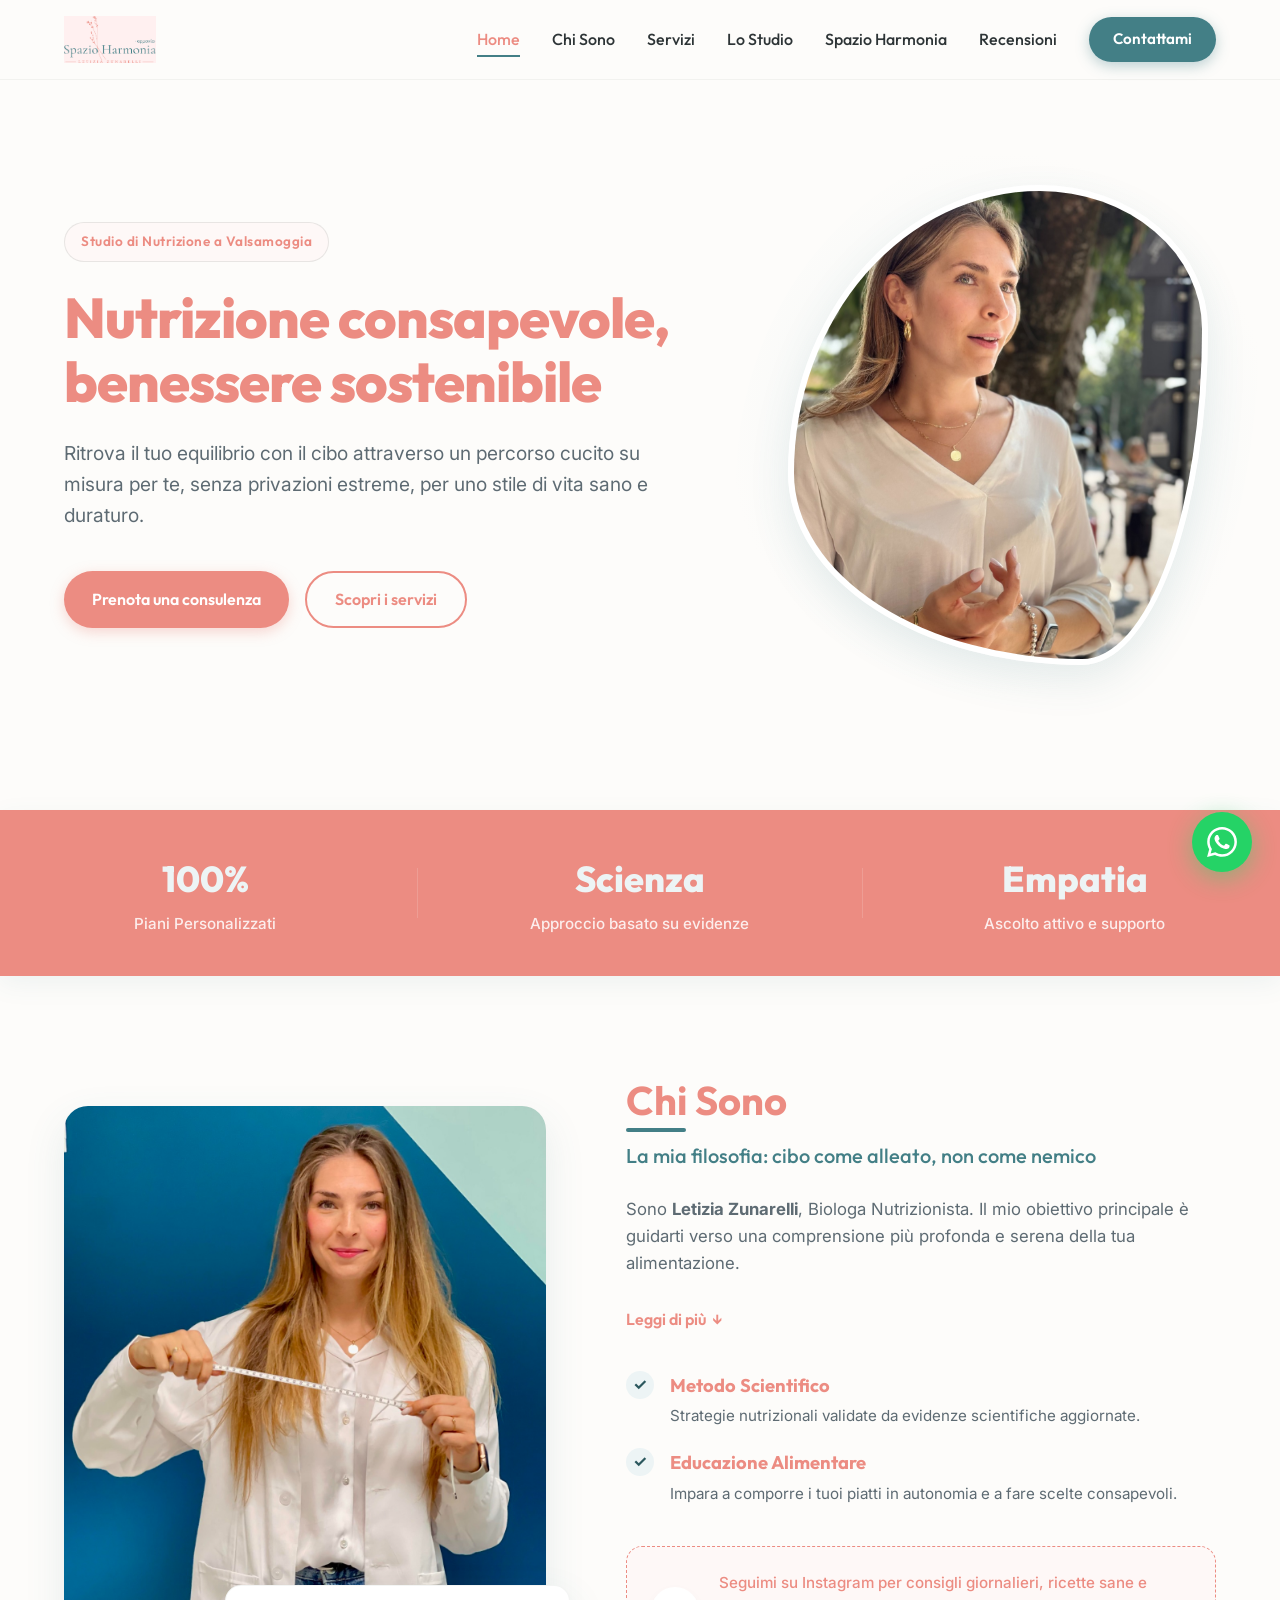
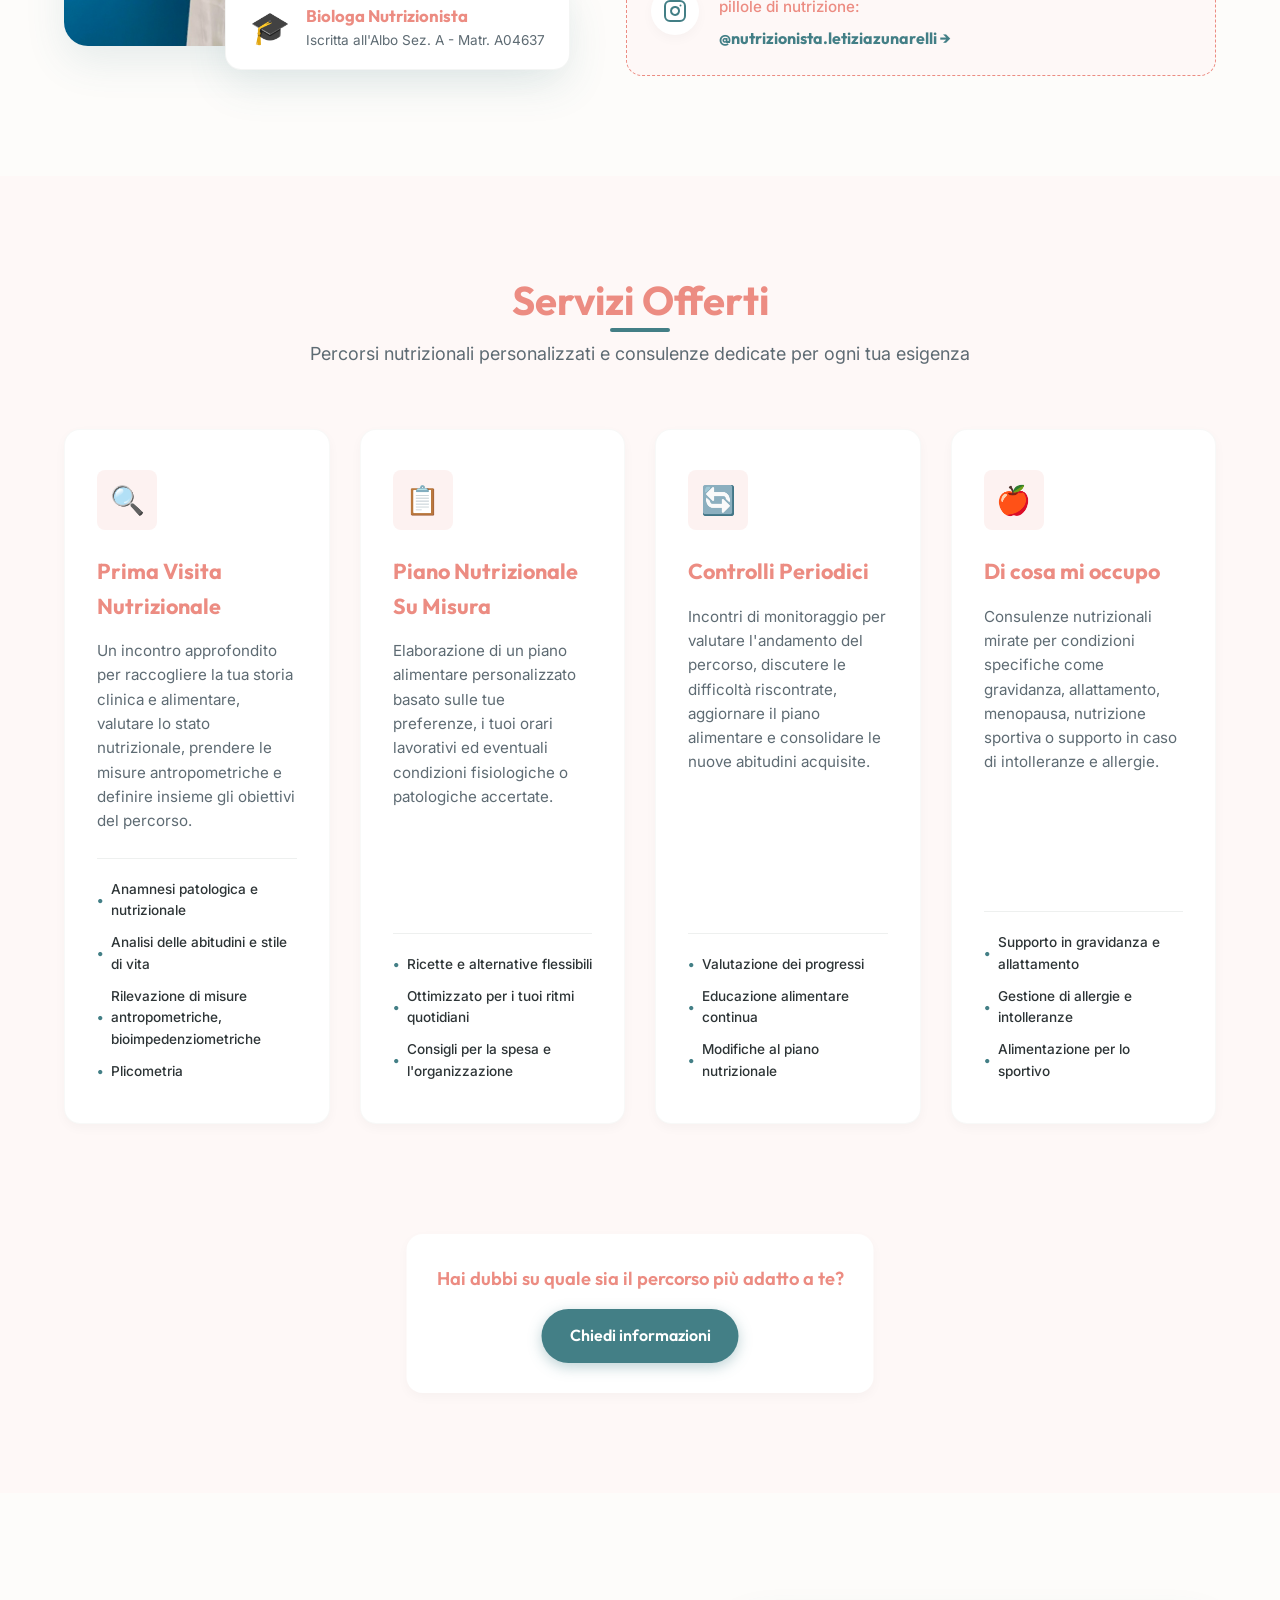
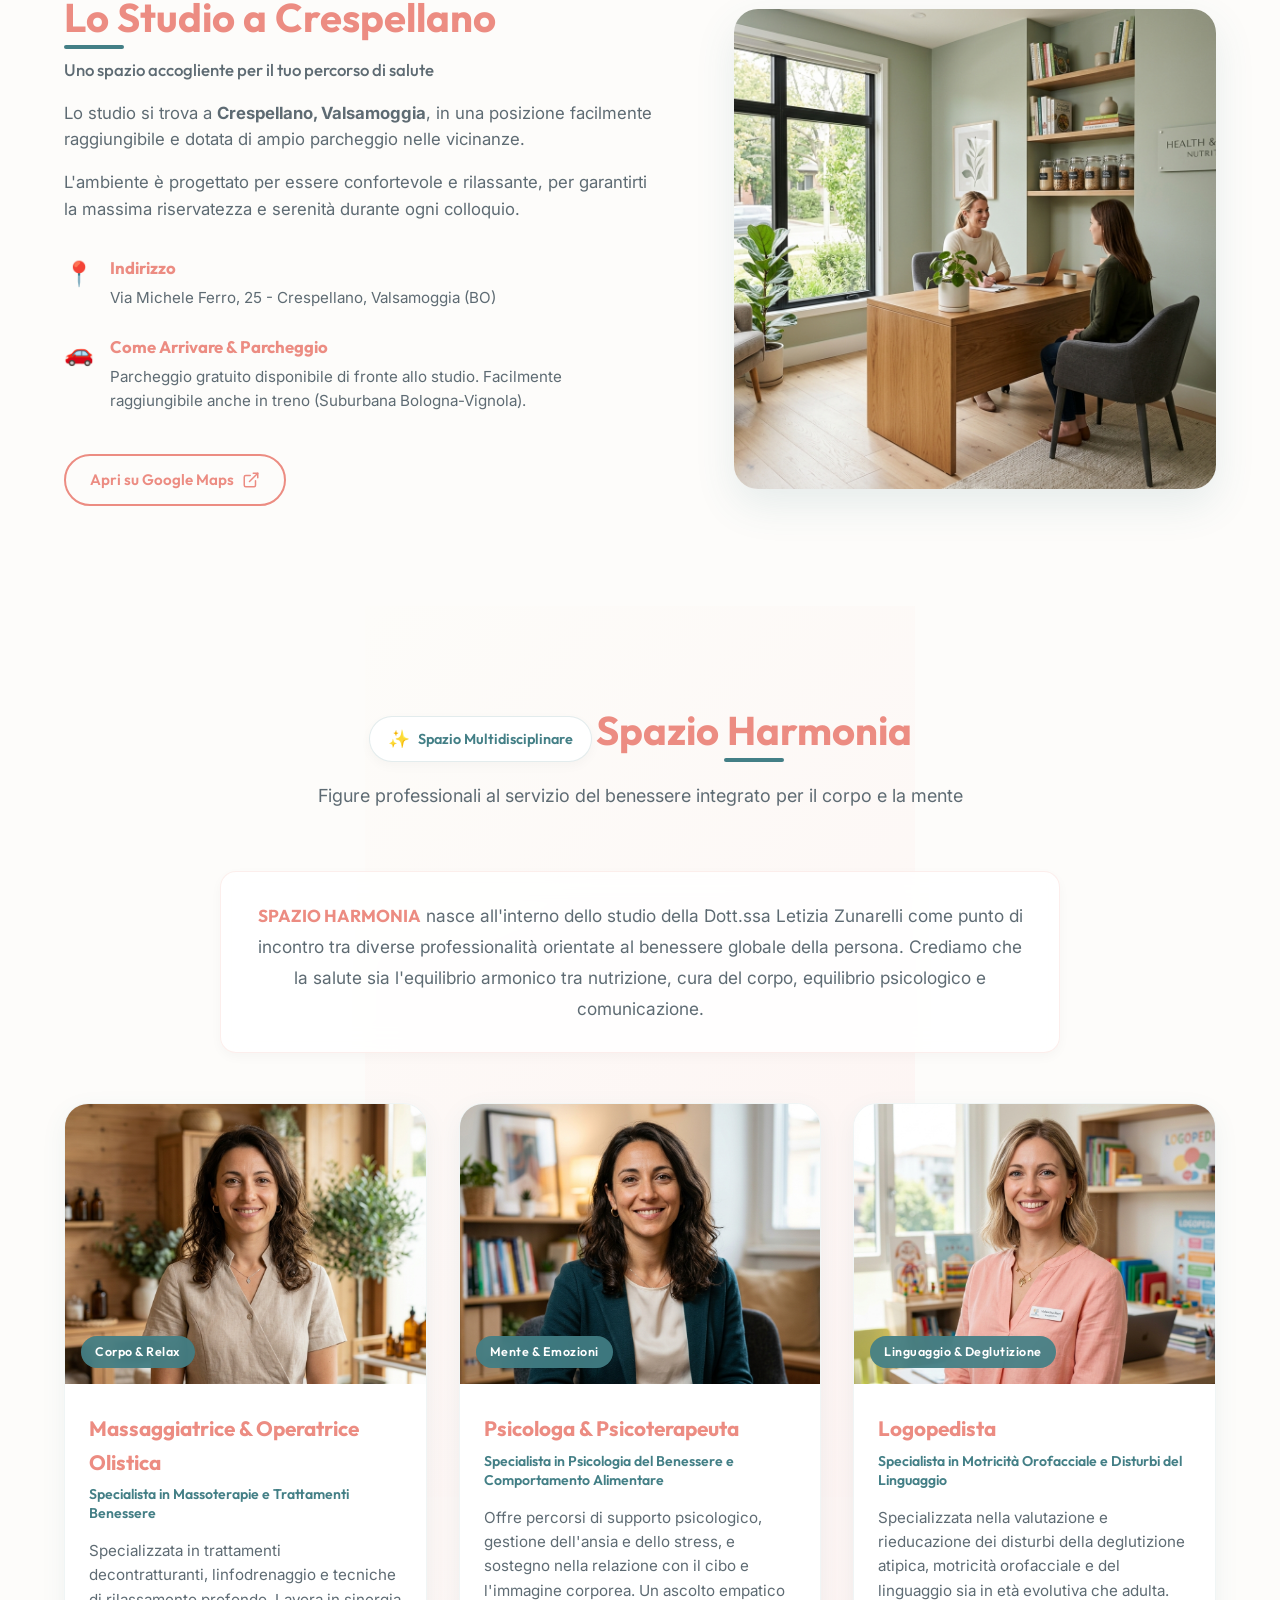
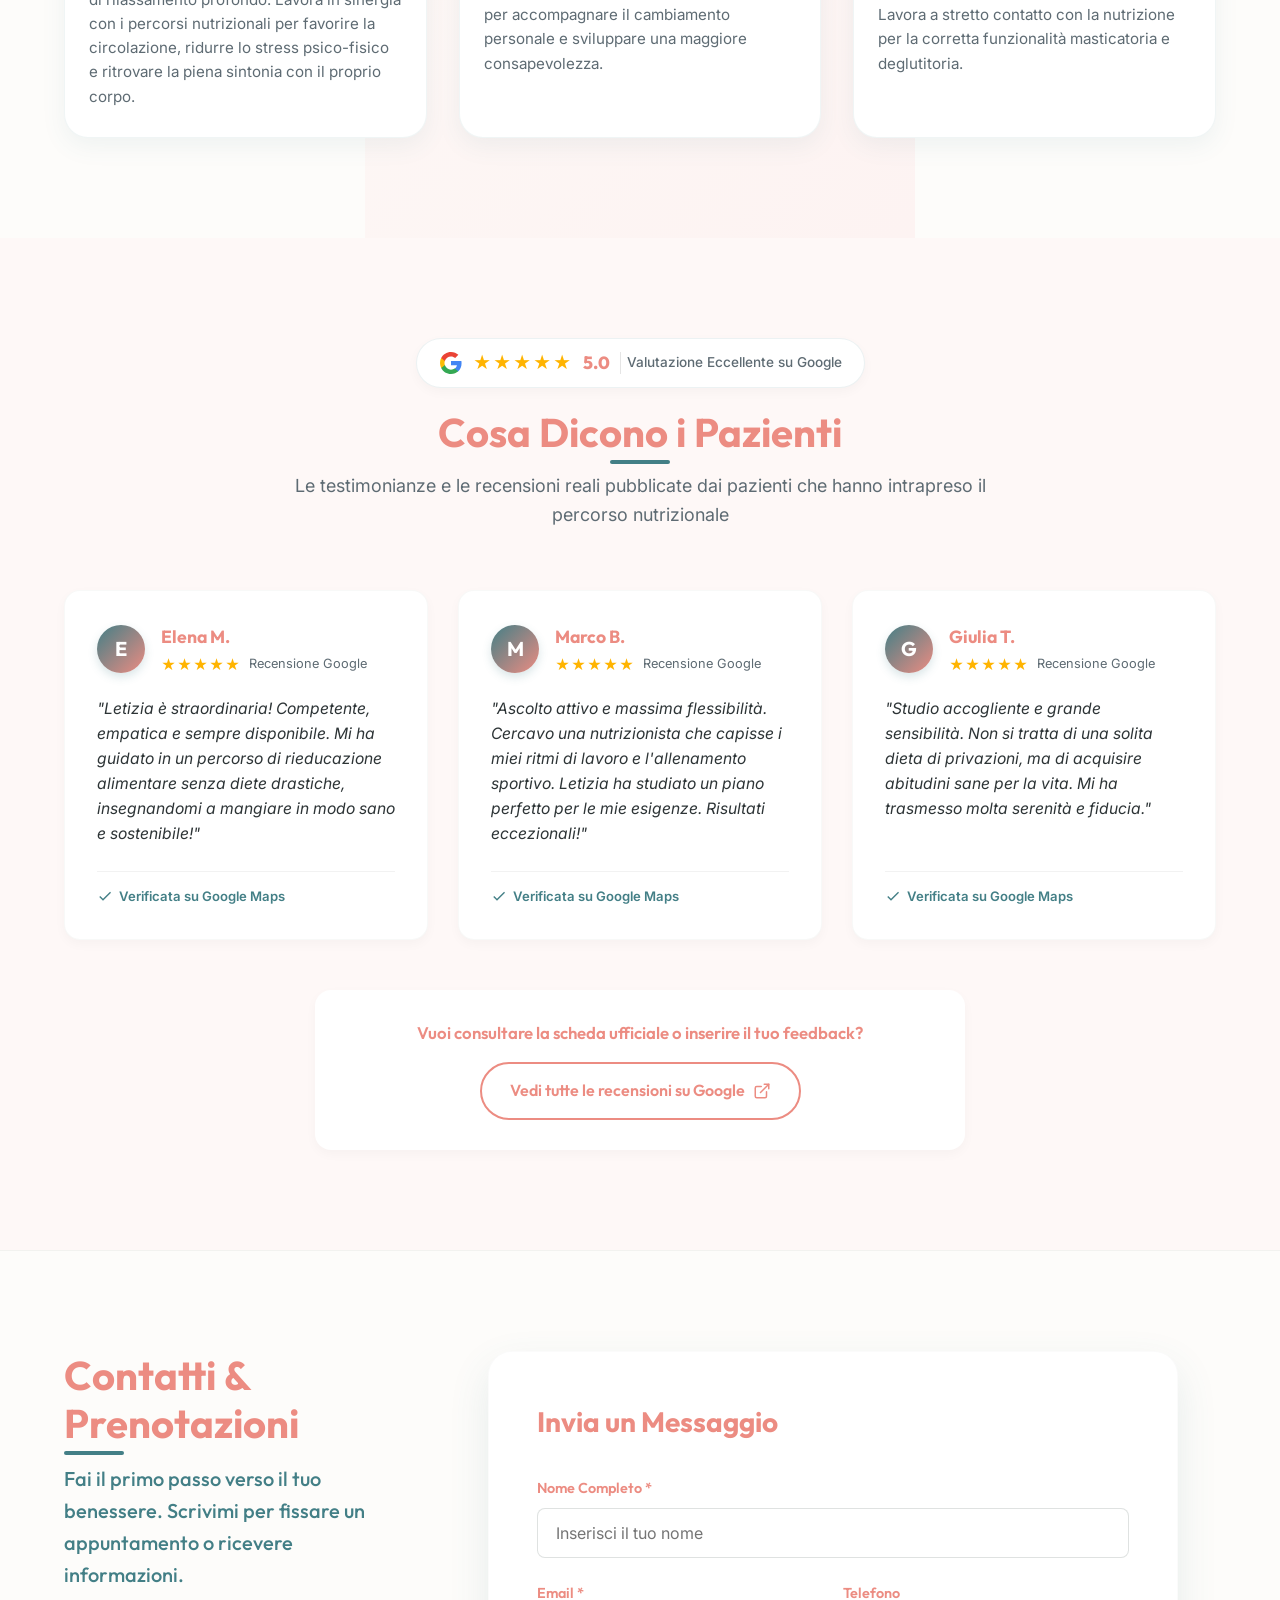
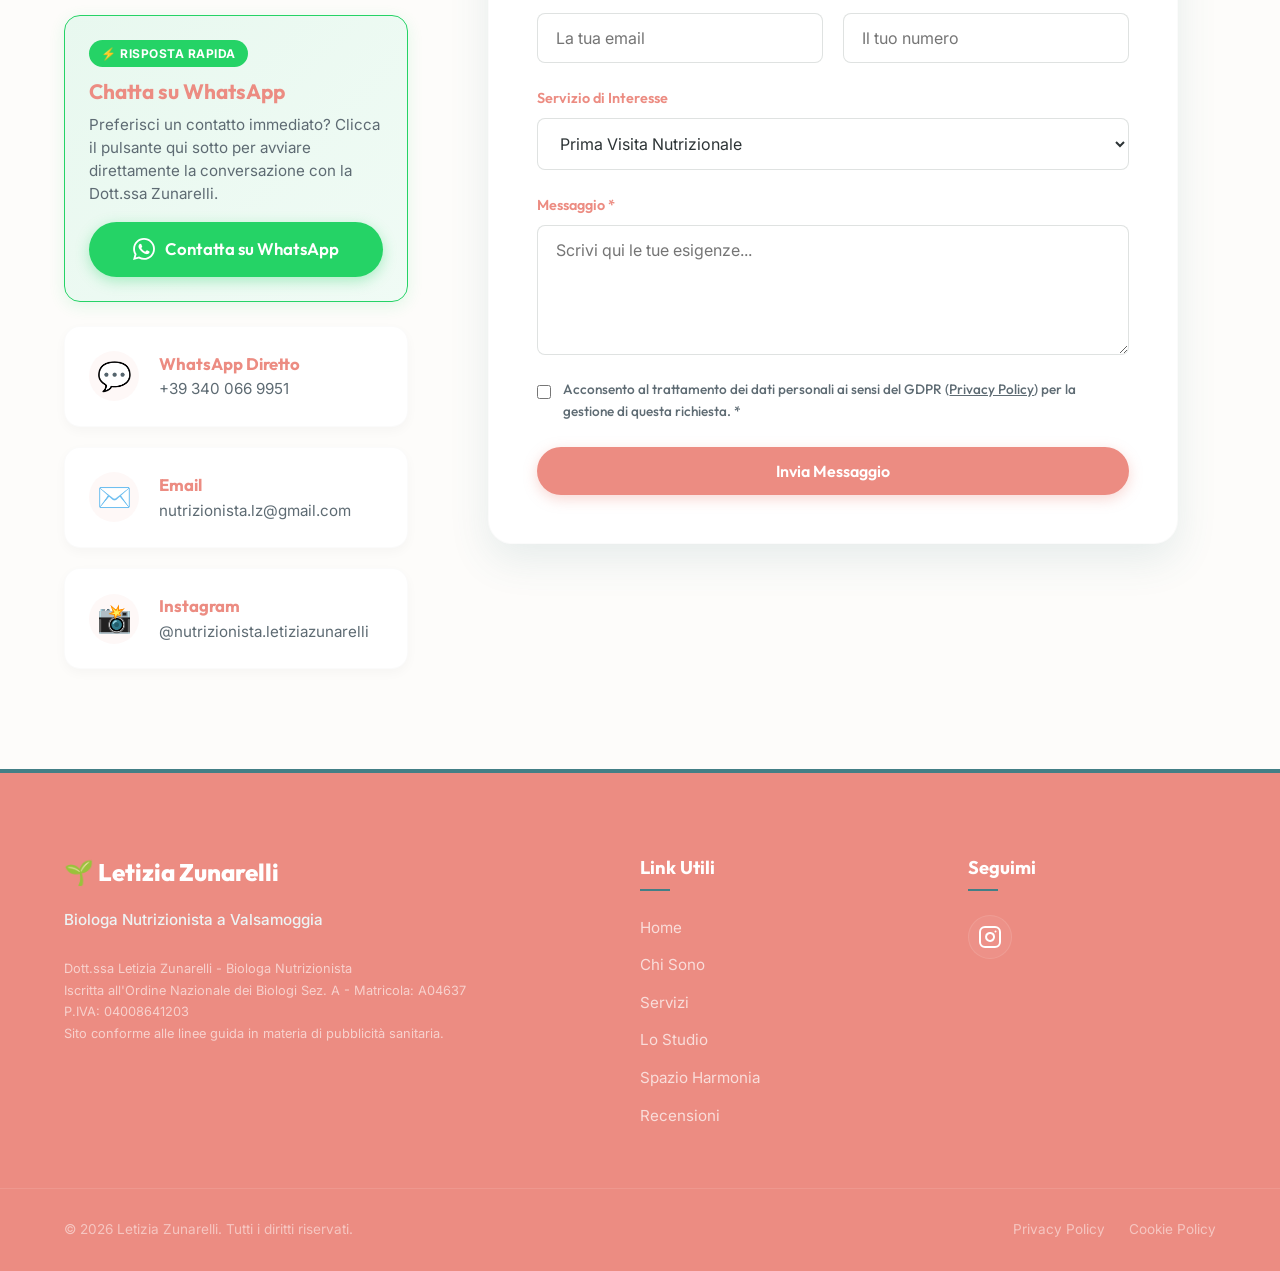
==== index.html @ 35f88fef "Content: Update phone number" ====
<!DOCTYPE html>
<html lang="it">

<head>
  <meta charset="UTF-8">
  <meta name="viewport" content="width=device-width, initial-scale=1.0">
  <title>Letizia Zunarelli | Biologa Nutrizionista a Crespellano Valsamoggia</title>

  <!-- SEO Meta Tags -->
  <meta name="description"
    content="Letizia Zunarelli, Biologa Nutrizionista a Crespellano (Valsamoggia). Piani nutrizionali personalizzati, educazione alimentare e percorsi di benessere senza diete drastiche. Prenota una consulenza.">
  <meta name="keywords"
    content="nutrizionista crespellano, nutrizionista valsamoggia, biologa nutrizionista valsamoggia, letizia zunarelli, dieta personalizzata, educazione alimentare, nutrizionista bologna, benessere alimentare">
  <meta name="author" content="Letizia Zunarelli">
  <link rel="canonical" href="https://letiziazunarelli.it">

  <!-- Open Graph / Facebook -->
  <meta property="og:type" content="website">
  <meta property="og:url" content="https://letiziazunarelli.it">
  <meta property="og:title" content="Letizia Zunarelli | Biologa Nutrizionista a Crespellano Valsamoggia">
  <meta property="og:description"
    content="Percorsi nutrizionali personalizzati e sostenibili per ritrovare l'equilibrio con il cibo. Studio a Crespellano, Valsamoggia.">
  <meta property="og:image" content="https://letiziazunarelli.it/assets/og-image.png">

  <!-- Twitter -->
  <meta property="twitter:card" content="summary_large_image">
  <meta property="twitter:url" content="https://letiziazunarelli.it">
  <meta property="twitter:title" content="Letizia Zunarelli | Biologa Nutrizionista a Crespellano Valsamoggia">
  <meta property="twitter:description"
    content="Percorsi nutrizionali personalizzati e sostenibili per ritrovare l'equilibrio con il cibo. Studio a Crespellano, Valsamoggia.">
  <meta property="twitter:image" content="https://letiziazunarelli.it/assets/og-image.png">

  <!-- Favicon -->
  <link rel="icon" type="image/svg+xml"
    href="data:image/svg+xml,<svg xmlns=%22http://www.w3.org/2000/svg%22 viewBox=%220 0 100 100%22><text y=%22.9em%22 font-size=%2290%22>🌱</text></svg>">

  <!-- Google Fonts -->
  <link rel="preconnect" href="https://fonts.googleapis.com">
  <link rel="preconnect" href="https://fonts.gstatic.com" crossorigin>
  <link
    href="https://fonts.googleapis.com/css2?family=Inter:wght@300;400;500;600;700&family=Outfit:wght@300;400;500;600;700;800&display=swap"
    rel="stylesheet">

  <!-- Stylesheet -->
  <link rel="stylesheet" href="style.css">

  <!-- JSON-LD Structured Data for Local SEO (Google Search & Maps) -->
  <script type="application/ld+json">
  {
    "@context": "https://schema.org",
    "@type": "Nutritionist",
    "@id": "https://letiziazunarelli.it/#nutritionist",
    "name": "Letizia Zunarelli Biologa Nutrizionista",
    "image": "https://letiziazunarelli.it/assets/letizia-zunarelli-profilo.png",
    "description": "Biologa Nutrizionista specializzata in percorsi di educazione alimentare e nutrizione personalizzata a Crespellano, Valsamoggia.",
    "telephone": "+39 340 066 9951",
    "url": "https://letiziazunarelli.it",
    "vatID": "04008641203",
    "address": {
      "@type": "PostalAddress",
      "streetAddress": "Via Michele Ferro, 25",
      "addressLocality": "Crespellano, Valsamoggia",
      "addressRegion": "BO",
      "postalCode": "40053",
      "addressCountry": "IT"
    },
    "geo": {
      "@type": "GeoCoordinates",
      "latitude": 44.51083,
      "longitude": 11.13528
    },
    "openingHoursSpecification": [
      {
        "@type": "OpeningHoursSpecification",
        "dayOfWeek": [
          "Monday",
          "Tuesday",
          "Wednesday",
          "Thursday",
          "Friday"
        ],
        "opens": "09:00",
        "closes": "19:00"
      }
    ],
    "sameAs": [
      "https://www.instagram.com/nutrizionista.letiziazunarelli"
    ],
    "priceRange": "$$"
  }
  </script>
</head>

<body>

  <!-- Navigation Header -->
  <header class="main-header">
    <div class="container header-container">
      <a href="#home" class="logo">
        <img src="assets/logo-official.png" alt="Letizia Zunarelli Biologa Nutrizionista" class="logo-img">
      </a>

      <!-- Desktop Navigation -->
      <nav class="desktop-nav">
        <ul>
          <li><a href="#home" class="nav-link active">Home</a></li>
          <li><a href="#chi-sono" class="nav-link">Chi Sono</a></li>
          <li><a href="#servizi" class="nav-link">Servizi</a></li>
          <li><a href="#studio" class="nav-link">Lo Studio</a></li>
          <li><a href="#spazio-harmonia" class="nav-link">Spazio Harmonia</a></li>
          <li><a href="#recensioni" class="nav-link">Recensioni</a></li>
          <li><a href="#contatti" class="btn btn-secondary nav-btn">Contattami</a></li>
        </ul>
      </nav>

      <!-- Mobile Hamburger Button -->
      <button class="mobile-nav-toggle" aria-label="Apri menu">
        <span class="hamburger-line"></span>
        <span class="hamburger-line"></span>
        <span class="hamburger-line"></span>
      </button>
    </div>
  </header>

  <!-- Mobile Navigation Overlay -->
  <div class="mobile-nav-overlay">
    <nav class="mobile-nav">
      <ul>
        <li><a href="#home" class="mobile-link">Home</a></li>
        <li><a href="#chi-sono" class="mobile-link">Chi Sono</a></li>
        <li><a href="#servizi" class="mobile-link">Servizi</a></li>
        <li><a href="#studio" class="mobile-link">Lo Studio</a></li>
        <li><a href="#spazio-harmonia" class="mobile-link">Spazio Harmonia</a></li>
        <li><a href="#recensioni" class="mobile-link">Recensioni</a></li>
        <li><a href="#contatti" class="btn btn-secondary mobile-link">Contattami</a></li>
      </ul>
    </nav>
  </div>

  <main>
    <!-- Hero Section -->
    <section id="home" class="hero-section">
      <div class="container hero-container">
        <div class="hero-content">
          <div class="badge">Studio di Nutrizione a Valsamoggia</div>
          <h1>Nutrizione consapevole, benessere sostenibile</h1>
          <p class="hero-lead">Ritrova il tuo equilibrio con il cibo attraverso un percorso cucito su misura per te,
            senza privazioni estreme, per uno stile di vita sano e duraturo.</p>
          <div class="hero-actions">
            <a href="#contatti" class="btn btn-primary">Prenota una consulenza</a>
            <a href="#servizi" class="btn btn-outline">Scopri i servizi</a>
          </div>
        </div>
        <div class="hero-image-wrapper">
          <div class="hero-blob"></div>
          <img src="assets/letizia-zunarelli-hero.jpeg" alt="Letizia Zunarelli Biologa Nutrizionista" class="hero-img">
        </div>
      </div>
    </section>

    <!-- Stat/Highlight Banner -->
    <section class="highlight-banner">
      <div class="container banner-container">
        <div class="banner-item">
          <span class="banner-number">100%</span>
          <span class="banner-label">Piani Personalizzati</span>
        </div>
        <div class="banner-divider"></div>
        <div class="banner-item">
          <span class="banner-number">Scienza</span>
          <span class="banner-label">Approccio basato su evidenze</span>
        </div>
        <div class="banner-divider"></div>
        <div class="banner-item">
          <span class="banner-number">Empatia</span>
          <span class="banner-label">Ascolto attivo e supporto</span>
        </div>
      </div>
    </section>

    <!-- Chi Sono Section -->
    <section id="chi-sono" class="about-section section-padding">
      <div class="container about-container">
        <div class="about-image-wrapper">
          <img src="assets/letizia-zunarelli-profilo.jpeg" alt="Letizia Zunarelli nel suo studio" class="about-img">
          <div class="about-badge">
            <span class="about-badge-icon">🎓</span>
            <div class="about-badge-text">
              <strong>Biologa Nutrizionista</strong>
              <span>Iscritta all'Albo Sez. A - Matr. A04637</span>
            </div>
          </div>
        </div>
        <div class="about-content">
          <h2 class="section-title">Chi Sono</h2>
          <p class="subtitle">La mia filosofia: cibo come alleato, non come nemico</p>

          <div class="about-text">
            <p>Sono <strong>Letizia Zunarelli</strong>, Biologa Nutrizionista. Il mio obiettivo principale è guidarti
              verso una comprensione più profonda e serena della tua alimentazione.</p>
            <div class="read-more-content" id="about-more">
              <p>Credo fermamente che una dieta di successo non si basi sulla privazione o sul conteggio ossessivo delle
                calorie, ma sulla costruzione di <strong>abitudini sane, flessibili e sostenibili nel lungo
                  termine</strong>. Ogni corpo è unico, ed è per questo che ogni piano nutrizionale che sviluppo è
                interamente personalizzato in base alle tue esigenze fisiche, al tuo stile di vita e ai tuoi obiettivi.
              </p>
              <p>Nel mio studio a Crespellano offro uno spazio di ascolto privo di giudizio, dove lavoreremo insieme per
                migliorare il tuo rapporto con il cibo e promuovere la tua salute generale.</p>
            </div>
            <button class="btn-read-more" id="btn-about-more">Leggi di più <span class="arrow-down">↓</span></button>
          </div>

          <div class="about-features">
            <div class="feature-item">
              <div class="feature-icon">✓</div>
              <div class="feature-details">
                <h3>Metodo Scientifico</h3>
                <p>Strategie nutrizionali validate da evidenze scientifiche aggiornate.</p>
              </div>
            </div>
            <div class="feature-item">
              <div class="feature-icon">✓</div>
              <div class="feature-details">
                <h3>Educazione Alimentare</h3>
                <p>Impara a comporre i tuoi piatti in autonomia e a fare scelte consapevoli.</p>
              </div>
            </div>
          </div>

          <div class="instagram-callout">
            <div class="ig-icon">
              <svg viewBox="0 0 24 24" width="24" height="24" stroke="currentColor" stroke-width="2" fill="none"
                stroke-linecap="round" stroke-linejoin="round" class="css-i6dzq1">
                <rect x="2" y="2" width="20" height="20" rx="5" ry="5"></rect>
                <path d="M16 11.37A4 4 0 1 1 12.63 8 4 4 0 0 1 16 11.37z"></path>
                <line x1="17.5" y1="6.5" x2="17.51" y2="6.5"></line>
              </svg>
            </div>
            <div class="ig-text">
              <p>Seguimi su Instagram per consigli giornalieri, ricette sane e pillole di nutrizione:</p>
              <a href="https://www.instagram.com/nutrizionista.letiziazunarelli" target="_blank"
                rel="noopener noreferrer" class="ig-link">@nutrizionista.letiziazunarelli →</a>
            </div>
          </div>
        </div>
      </div>
    </section>

    <!-- Servizi Section -->
    <section id="servizi" class="services-section section-padding">
      <div class="container">
        <div class="section-header text-center">
          <h2 class="section-title">Servizi Offerti</h2>
          <p class="section-subtitle">Percorsi nutrizionali personalizzati e consulenze dedicate per ogni tua esigenza
          </p>
        </div>

        <div class="services-grid">
          <!-- Card 1 -->
          <div class="service-card">
            <div class="service-icon-bg">
              <span class="service-emoji">🔍</span>
            </div>
            <h3>Prima Visita Nutrizionale</h3>
            <p class="service-desc">Un incontro approfondito per raccogliere la tua storia clinica e alimentare,
              valutare lo stato nutrizionale, prendere le misure antropometriche e definire insieme gli obiettivi del
              percorso.</p>
            <ul class="service-bullets">
              <li>Anamnesi patologica e nutrizionale</li>
              <li>Analisi delle abitudini e stile di vita</li>
              <li>Rilevazione di misure antropometriche, bioimpedenziometriche</li>
              <li>Plicometria</li>
            </ul>
          </div>

          <!-- Card 2 -->
          <div class="service-card">
            <div class="service-icon-bg">
              <span class="service-emoji">📋</span>
            </div>
            <h3>Piano Nutrizionale Su Misura</h3>
            <p class="service-desc">Elaborazione di un piano alimentare personalizzato basato sulle tue preferenze, i
              tuoi orari lavorativi ed eventuali condizioni fisiologiche o patologiche accertate.</p>
            <ul class="service-bullets">
              <li>Ricette e alternative flessibili</li>
              <li>Ottimizzato per i tuoi ritmi quotidiani</li>
              <li>Consigli per la spesa e l'organizzazione</li>
            </ul>
          </div>

          <!-- Card 3 -->
          <div class="service-card">
            <div class="service-emoji-container">
              <div class="service-icon-bg">
                <span class="service-emoji">🔄</span>
              </div>
            </div>
            <h3>Controlli Periodici</h3>
            <p class="service-desc">Incontri di monitoraggio per valutare l'andamento del percorso, discutere le
              difficoltà riscontrate, aggiornare il piano alimentare e consolidare le nuove abitudini acquisite.</p>
            <ul class="service-bullets">
              <li>Valutazione dei progressi</li>
              <li>Educazione alimentare continua</li>
              <li>Modifiche al piano nutrizionale</li>
            </ul>
          </div>

          <!-- Card 4 -->
          <div class="service-card">
            <div class="service-icon-bg">
              <span class="service-emoji">🍎</span>
            </div>
            <h3>Di cosa mi occupo</h3>
            <p class="service-desc">Consulenze nutrizionali mirate per condizioni specifiche come gravidanza,
              allattamento, menopausa, nutrizione sportiva o supporto in caso di intolleranze e allergie.</p>
            <ul class="service-bullets">
              <li>Supporto in gravidanza e allattamento</li>
              <li>Gestione di allergie e intolleranze</li>
              <li>Alimentazione per lo sportivo</li>
            </ul>
          </div>
        </div>

        <div class="services-cta">
          <p>Hai dubbi su quale sia il percorso più adatto a te?</p>
          <a href="#contatti" class="btn btn-secondary">Chiedi informazioni</a>
        </div>
      </div>
    </section>

    <!-- Lo Studio Section -->
    <section id="studio" class="studio-section section-padding">
      <div class="container studio-container">
        <div class="studio-content">
          <h2 class="section-title">Lo Studio a Crespellano</h2>
          <p class="subtitle">Uno spazio accogliente per il tuo percorso di salute</p>
          <p>Lo studio si trova a <strong>Crespellano, Valsamoggia</strong>, in una posizione facilmente raggiungibile e
            dotata di ampio parcheggio nelle vicinanze.</p>
          <p>L'ambiente è progettato per essere confortevole e rilassante, per garantirti la massima riservatezza e
            serenità durante ogni colloquio.</p>

          <div class="studio-details">
            <div class="studio-detail-item">
              <span class="detail-icon">📍</span>
              <div class="detail-text">
                <strong>Indirizzo</strong>
                <span>Via Michele Ferro, 25 - Crespellano, Valsamoggia (BO)</span>
              </div>
            </div>
            <div class="studio-detail-item">
              <span class="detail-icon">🚗</span>
              <div class="detail-text">
                <strong>Come Arrivare & Parcheggio</strong>
                <span>Parcheggio gratuito disponibile di fronte allo studio. Facilmente raggiungibile anche in treno
                  (Suburbana Bologna-Vignola).</span>
              </div>
            </div>
          </div>

          <a href="https://maps.google.com/?q=Via+Michele+Ferro+25+Crespellano+Valsamoggia" target="_blank"
            rel="noopener noreferrer" class="btn btn-outline studio-map-btn">
            Apri su Google Maps
            <svg viewBox="0 0 24 24" width="18" height="18" stroke="currentColor" stroke-width="2" fill="none"
              stroke-linecap="round" stroke-linejoin="round" style="margin-left: 8px;">
              <path d="M18 13v6a2 2 0 0 1-2 2H5a2 2 0 0 1-2-2V8a2 2 0 0 1 2-2h6"></path>
              <polyline points="15 3 21 3 21 9"></polyline>
              <line x1="10" y1="14" x2="21" y2="3"></line>
            </svg>
          </a>
        </div>
        <div class="studio-image-wrapper">
          <img src="assets/studio-nutrizione.png" alt="Studio di Nutrizione Letizia Zunarelli a Crespellano"
            class="studio-img">
        </div>
      </div>
    </section>

    <!-- Spazio Harmonia Section -->
    <section id="spazio-harmonia" class="harmonia-section section-padding">
      <div class="container">
        <div class="section-header text-center">
          <div class="harmonia-badge">
            <span class="harmonia-badge-icon">✨</span>
            <span>Spazio Multidisciplinare</span>
          </div>
          <h2 class="section-title">Spazio Harmonia</h2>
          <p class="section-subtitle">Figure professionali al servizio del benessere integrato per il corpo e la mente</p>
        </div>

        <div class="harmonia-intro text-center">
          <p>
            <strong>SPAZIO HARMONIA</strong> nasce all'interno dello studio della Dott.ssa Letizia Zunarelli come punto di incontro tra diverse professionalità orientate al benessere globale della persona. 
            Crediamo che la salute sia l'equilibrio armonico tra nutrizione, cura del corpo, equilibrio psicologico e comunicazione.
          </p>
        </div>

        <div class="harmonia-grid">
          <!-- Massaggiatrice -->
          <div class="harmonia-card">
            <div class="harmonia-img-wrapper">
              <img src="assets/massaggiatrice.png" alt="Massaggiatrice e Operatrice del Benessere - Spazio Harmonia" class="harmonia-img">
              <span class="harmonia-tag">Corpo & Relax</span>
            </div>
            <div class="harmonia-card-content">
              <h3 class="harmonia-name">Massaggiatrice & Operatrice Olistica</h3>
              <span class="harmonia-role">Specialista in Massoterapie e Trattamenti Benessere</span>
              <p class="harmonia-bio">
                Specializzata in trattamenti decontratturanti, linfodrenaggio e tecniche di rilassamento profondo. Lavora in sinergia con i percorsi nutrizionali per favorire la circolazione, ridurre lo stress psico-fisico e ritrovare la piena sintonia con il proprio corpo.
              </p>
            </div>
          </div>

          <!-- Psicologa -->
          <div class="harmonia-card">
            <div class="harmonia-img-wrapper">
              <img src="assets/psicologa.png" alt="Psicologa e Psicoterapeuta - Spazio Harmonia" class="harmonia-img">
              <span class="harmonia-tag">Mente & Emozioni</span>
            </div>
            <div class="harmonia-card-content">
              <h3 class="harmonia-name">Psicologa & Psicoterapeuta</h3>
              <span class="harmonia-role">Specialista in Psicologia del Benessere e Comportamento Alimentare</span>
              <p class="harmonia-bio">
                Offre percorsi di supporto psicologico, gestione dell'ansia e dello stress, e sostegno nella relazione con il cibo e l'immagine corporea. Un ascolto empatico per accompagnare il cambiamento personale e sviluppare una maggiore consapevolezza.
              </p>
            </div>
          </div>

          <!-- Logopedista -->
          <div class="harmonia-card">
            <div class="harmonia-img-wrapper">
              <img src="assets/logopedista.png" alt="Logopedista - Spazio Harmonia" class="harmonia-img">
              <span class="harmonia-tag">Linguaggio & Deglutizione</span>
            </div>
            <div class="harmonia-card-content">
              <h3 class="harmonia-name">Logopedista</h3>
              <span class="harmonia-role">Specialista in Motricità Orofacciale e Disturbi del Linguaggio</span>
              <p class="harmonia-bio">
                Specializzata nella valutazione e rieducazione dei disturbi della deglutizione atipica, motricità orofacciale e del linguaggio sia in età evolutiva che adulta. Lavora a stretto contatto con la nutrizione per la corretta funzionalità masticatoria e deglutitoria.
              </p>
            </div>
          </div>
        </div>
      </div>
    </section>

    <!-- Recensioni & Feedback Section -->
    <section id="recensioni" class="reviews-section section-padding">
      <div class="container">
        <div class="section-header text-center">
          <div class="google-rating-badge">
            <svg class="google-icon" viewBox="0 0 24 24" width="24" height="24">
              <path fill="#4285F4"
                d="M22.56 12.25c0-.78-.07-1.53-.2-2.25H12v4.26h5.92c-.26 1.37-1.04 2.53-2.21 3.31v2.77h3.57c2.08-1.92 3.28-4.74 3.28-8.09z" />
              <path fill="#34A853"
                d="M12 23c2.97 0 5.46-.98 7.28-2.66l-3.57-2.77c-.98.66-2.23 1.06-3.71 1.06-2.86 0-5.29-1.93-6.16-4.53H2.18v2.84C3.99 20.53 7.7 23 12 23z" />
              <path fill="#FBBC05"
                d="M5.84 14.09c-.22-.66-.35-1.36-.35-2.09s.13-1.43.35-2.09V7.06H2.18C1.43 8.55 1 10.22 1 12s.43 3.45 1.18 4.94l2.85-2.22.81-.63z" />
              <path fill="#EA4335"
                d="M12 5.38c1.62 0 3.06.56 4.21 1.64l3.15-3.15C17.45 2.09 14.97 1 12 1 7.7 1 3.99 3.47 2.18 7.06l3.66 2.84c.87-2.6 3.3-4.52 6.16-4.52z" />
            </svg>
            <span class="rating-stars">★★★★★</span>
            <span class="rating-score">5.0</span>
            <span class="rating-count">Valutazione Eccellente su Google</span>
          </div>
          <h2 class="section-title">Cosa Dicono i Pazienti</h2>
          <p class="section-subtitle">Le testimonianze e le recensioni reali pubblicate dai pazienti che hanno
            intrapreso il percorso nutrizionale</p>
        </div>

        <div class="reviews-grid">
          <!-- Review 1 -->
          <div class="review-card">
            <div class="review-header">
              <div class="reviewer-avatar">E</div>
              <div class="reviewer-info">
                <h4>Elena M.</h4>
                <div class="review-meta">
                  <span class="stars">★★★★★</span>
                  <span class="review-source">Recensione Google</span>
                </div>
              </div>
            </div>
            <p class="review-text">
              "Letizia è straordinaria! Competente, empatica e sempre disponibile. Mi ha guidato in un percorso di
              rieducazione alimentare senza diete drastiche, insegnandomi a mangiare in modo sano e sostenibile!"
            </p>
            <div class="verified-tag">
              <svg viewBox="0 0 24 24" width="16" height="16" fill="var(--secondary)">
                <path d="M9 16.17L4.83 12l-1.42 1.41L9 19 21 7l-1.41-1.41z" />
              </svg>
              <span>Verificata su Google Maps</span>
            </div>
          </div>

          <!-- Review 2 -->
          <div class="review-card">
            <div class="review-header">
              <div class="reviewer-avatar">M</div>
              <div class="reviewer-info">
                <h4>Marco B.</h4>
                <div class="review-meta">
                  <span class="stars">★★★★★</span>
                  <span class="review-source">Recensione Google</span>
                </div>
              </div>
            </div>
            <p class="review-text">
              "Ascolto attivo e massima flessibilità. Cercavo una nutrizionista che capisse i miei ritmi di lavoro e
              l'allenamento sportivo. Letizia ha studiato un piano perfetto per le mie esigenze. Risultati eccezionali!"
            </p>
            <div class="verified-tag">
              <svg viewBox="0 0 24 24" width="16" height="16" fill="var(--secondary)">
                <path d="M9 16.17L4.83 12l-1.42 1.41L9 19 21 7l-1.41-1.41z" />
              </svg>
              <span>Verificata su Google Maps</span>
            </div>
          </div>

          <!-- Review 3 -->
          <div class="review-card">
            <div class="review-header">
              <div class="reviewer-avatar">G</div>
              <div class="reviewer-info">
                <h4>Giulia T.</h4>
                <div class="review-meta">
                  <span class="stars">★★★★★</span>
                  <span class="review-source">Recensione Google</span>
                </div>
              </div>
            </div>
            <p class="review-text">
              "Studio accogliente e grande sensibilità. Non si tratta di una solita dieta di privazioni, ma di acquisire
              abitudini sane per la vita. Mi ha trasmesso molta serenità e fiducia."
            </p>
            <div class="verified-tag">
              <svg viewBox="0 0 24 24" width="16" height="16" fill="var(--secondary)">
                <path d="M9 16.17L4.83 12l-1.42 1.41L9 19 21 7l-1.41-1.41z" />
              </svg>
              <span>Verificata su Google Maps</span>
            </div>
          </div>
        </div>

        <div class="reviews-cta-box text-center">
          <p>Vuoi consultare la scheda ufficiale o inserire il tuo feedback?</p>
          <div class="reviews-actions">
            <a href="https://www.google.com/search?q=Nutrizionista+Letizia+Zunarelli+Crespellano" target="_blank"
              rel="noopener noreferrer" class="btn btn-outline">
              Vedi tutte le recensioni su Google
              <svg viewBox="0 0 24 24" width="18" height="18" stroke="currentColor" stroke-width="2" fill="none"
                stroke-linecap="round" stroke-linejoin="round" style="margin-left: 8px;">
                <path d="M18 13v6a2 2 0 0 1-2 2H5a2 2 0 0 1-2-2V8a2 2 0 0 1 2-2h6"></path>
                <polyline points="15 3 21 3 21 9"></polyline>
                <line x1="10" y1="14" x2="21" y2="3"></line>
              </svg>
            </a>
          </div>
        </div>
      </div>
    </section>

    <!-- Contatti Section -->
    <section id="contatti" class="contact-section section-padding">
      <div class="container contact-container">
        <div class="contact-info">
          <h2 class="section-title">Contatti & Prenotazioni</h2>
          <p class="subtitle">Fai il primo passo verso il tuo benessere. Scrivimi per fissare un appuntamento o ricevere
            informazioni.</p>

          <div class="whatsapp-cta-box">
            <div class="whatsapp-cta-header">
              <span class="whatsapp-badge">⚡ Risposta Rapida</span>
              <h3>Chatta su WhatsApp</h3>
              <p>Preferisci un contatto immediato? Clicca il pulsante qui sotto per avviare direttamente la
                conversazione con la Dott.ssa Zunarelli.</p>
            </div>
            <a href="https://wa.me/393400669951?text=Salve%20Dott.ssa%20Zunarelli,%20vorrei%20avere%20maggiori%20informazioni%20sulle%20consulenze%20nutrizionali."
              target="_blank" rel="noopener noreferrer" class="btn btn-whatsapp">
              <svg viewBox="0 0 24 24" width="22" height="22" fill="currentColor">
                <path
                  d="M.057 24l1.687-6.163c-1.041-1.804-1.588-3.849-1.587-5.946.003-6.556 5.338-11.891 11.893-11.891 3.181.001 6.167 1.24 8.413 3.488 2.245 2.248 3.481 5.236 3.48 8.414-.003 6.557-5.338 11.892-11.893 11.892-1.99-.001-3.951-.5-5.688-1.448l-6.305 1.654zm6.597-3.807c1.676.995 3.276 1.591 5.392 1.592 5.448 0 9.886-4.434 9.889-9.885.002-5.462-4.415-9.89-9.881-9.892-5.452 0-9.887 4.434-9.889 9.884-.001 2.225.651 3.891 1.746 5.634l-.999 3.648 3.742-.981zm11.387-5.464c-.074-.124-.272-.198-.57-.347-.297-.149-1.758-.868-2.031-.967-.272-.099-.47-.149-.669.149-.198.297-.768.967-.941 1.165-.173.198-.347.223-.644.074-.297-.149-1.255-.462-2.39-1.475-.883-.788-1.48-1.761-1.653-2.059-.173-.297-.018-.458.13-.606.134-.133.297-.347.446-.521.151-.172.2-.296.3-.495.099-.198.05-.372-.025-.521-.075-.148-.669-1.611-.916-2.206-.242-.579-.487-.501-.669-.51l-.57-.01c-.198 0-.52.074-.792.372s-1.04 1.016-1.04 2.479 1.065 2.876 1.213 3.074c.149.198 2.095 3.2 5.076 4.487.709.306 1.263.489 1.694.626.712.226 1.36.194 1.872.118.571-.085 1.758-.719 2.006-1.413.248-.695.248-1.29.173-1.414z" />
              </svg>
              <span>Contatta su WhatsApp</span>
            </a>
          </div>

          <div class="contact-cards">
            <!-- Telefono e WhatsApp -->
            <a href="https://wa.me/393400669951?text=Salve%20Dott.ssa%20Zunarelli,%20vorrei%20avere%20maggiori%20informazioni%20sulle%20consulenze%20nutrizionali."
              target="_blank" rel="noopener noreferrer" class="contact-card">
              <span class="contact-card-icon">💬</span>
              <div class="contact-card-content">
                <strong>WhatsApp Diretto</strong>
                <span>+39 340 066 9951</span>
              </div>
            </a>

            <!-- Email -->
            <a href="mailto:nutrizionista.lz@gmail.com" class="contact-card">
              <span class="contact-card-icon">✉️</span>
              <div class="contact-card-content">
                <strong>Email</strong>
                <span>nutrizionista.lz@gmail.com</span>
              </div>
            </a>

            <!-- Instagram -->
            <a href="https://www.instagram.com/nutrizionista.letiziazunarelli" target="_blank" rel="noopener noreferrer"
              class="contact-card">
              <span class="contact-card-icon">📸</span>
              <div class="contact-card-content">
                <strong>Instagram</strong>
                <span>@nutrizionista.letiziazunarelli</span>
              </div>
            </a>
          </div>
        </div>

        <div class="contact-form-wrapper">
          <h3>Invia un Messaggio</h3>
          <form id="contact-form" class="contact-form" action="https://formsubmit.co/nutrizionista.lz@gmail.com"
            method="POST" novalidate>
            <!-- Hidden configuration for FormSubmit -->
            <input type="hidden" name="_subject" value="Nuovo messaggio dal sito Letizia Zunarelli Nutrizionista">
            <input type="hidden" name="_template" value="table">
            <input type="hidden" name="_captcha" value="false">
            <div class="form-group">
              <label for="name">Nome Completo *</label>
              <input type="text" id="name" name="name" required placeholder="Inserisci il tuo nome">
              <span class="error-msg" id="name-error">Inserisci il tuo nome.</span>
            </div>

            <div class="form-row">
              <div class="form-group">
                <label for="email">Email *</label>
                <input type="email" id="email" name="email" required placeholder="La tua email">
                <span class="error-msg" id="email-error">Inserisci un'email valida.</span>
              </div>

              <div class="form-group">
                <label for="phone">Telefono</label>
                <input type="tel" id="phone" name="phone" placeholder="Il tuo numero">
                <span class="error-msg" id="phone-error">Numero non valido.</span>
              </div>
            </div>

            <div class="form-group">
              <label for="service">Servizio di Interesse</label>
              <select id="service" name="service">
                <option value="prima-visita">Prima Visita Nutrizionale</option>
                <option value="controllo">Consulenza di Controllo</option>
                <option value="informazioni">Richiesta Informazioni Generali</option>
              </select>
            </div>

            <div class="form-group">
              <label for="message">Messaggio *</label>
              <textarea id="message" name="message" rows="5" required
                placeholder="Scrivi qui le tue esigenze..."></textarea>
              <span class="error-msg" id="message-error">Il messaggio non può essere vuoto.</span>
            </div>

            <div class="form-group checkbox-group">
              <input type="checkbox" id="privacy" name="privacy" required>
              <label for="privacy">Acconsento al trattamento dei dati personali ai sensi del GDPR (<a
                  href="privacy-policy.html" target="_blank" style="text-decoration: underline; color: inherit;">Privacy
                  Policy</a>) per la gestione di questa richiesta. *</label>
              <span class="error-msg" id="privacy-error">È necessario accettare per continuare.</span>
            </div>

            <button type="submit" class="btn btn-primary btn-block">Invia Messaggio</button>
            <div id="form-success" class="form-success-msg">Grazie! Il tuo messaggio è stato inviato con successo. Ti
              ricontatterò al più presto.</div>
          </form>
        </div>
      </div>
    </section>
  </main>

  <!-- Footer -->
  <footer class="main-footer">
    <div class="container footer-container">
      <div class="footer-brand">
        <span class="footer-logo">🌱 Letizia Zunarelli</span>
        <p class="footer-tagline">Biologa Nutrizionista a Valsamoggia</p>
        <p class="legal-info">
          Dott.ssa Letizia Zunarelli - Biologa Nutrizionista<br>
          Iscritta all'Ordine Nazionale dei Biologi Sez. A - Matricola: A04637<br>
          P.IVA: 04008641203<br>
          Sito conforme alle linee guida in materia di pubblicità sanitaria.
        </p>
      </div>

      <div class="footer-links">
        <h4>Link Utili</h4>
        <ul>
          <li><a href="#home">Home</a></li>
          <li><a href="#chi-sono">Chi Sono</a></li>
          <li><a href="#servizi">Servizi</a></li>
          <li><a href="#studio">Lo Studio</a></li>
          <li><a href="#spazio-harmonia">Spazio Harmonia</a></li>
          <li><a href="#recensioni">Recensioni</a></li>
        </ul>
      </div>

      <div class="footer-social">
        <h4>Seguimi</h4>
        <div class="social-icons">
          <a href="https://www.instagram.com/nutrizionista.letiziazunarelli" target="_blank" rel="noopener noreferrer"
            aria-label="Instagram">
            <svg viewBox="0 0 24 24" width="24" height="24" stroke="currentColor" stroke-width="2" fill="none"
              stroke-linecap="round" stroke-linejoin="round">
              <rect x="2" y="2" width="20" height="20" rx="5" ry="5"></rect>
              <path d="M16 11.37A4 4 0 1 1 12.63 8 4 4 0 0 1 16 11.37z"></path>
              <line x1="17.5" y1="6.5" x2="17.51" y2="6.5"></line>
            </svg>
          </a>
        </div>
      </div>
    </div>

    <div class="footer-bottom">
      <div class="container bottom-container">
        <p>&copy; 2026 Letizia Zunarelli. Tutti i diritti riservati.</p>
        <div class="footer-legal-links">
          <a href="privacy-policy.html">Privacy Policy</a>
          <a href="cookie-policy.html">Cookie Policy</a>
        </div>
      </div>
    </div>
  </footer>

  <!-- Floating WhatsApp Action Button -->
  <a href="https://wa.me/393400669951?text=Salve%20Dott.ssa%20Zunarelli,%20vorrei%20avere%20maggiori%20informazioni%20sulle%20consulenze%20nutrizionali."
    target="_blank" rel="noopener noreferrer" class="whatsapp-float-btn" aria-label="Scrivimi su WhatsApp">
    <svg viewBox="0 0 24 24" width="30" height="30" fill="currentColor">
      <path
        d="M.057 24l1.687-6.163c-1.041-1.804-1.588-3.849-1.587-5.946.003-6.556 5.338-11.891 11.893-11.891 3.181.001 6.167 1.24 8.413 3.488 2.245 2.248 3.481 5.236 3.48 8.414-.003 6.557-5.338 11.892-11.893 11.892-1.99-.001-3.951-.5-5.688-1.448l-6.305 1.654zm6.597-3.807c1.676.995 3.276 1.591 5.392 1.592 5.448 0 9.886-4.434 9.889-9.885.002-5.462-4.415-9.89-9.881-9.892-5.452 0-9.887 4.434-9.889 9.884-.001 2.225.651 3.891 1.746 5.634l-.999 3.648 3.742-.981zm11.387-5.464c-.074-.124-.272-.198-.57-.347-.297-.149-1.758-.868-2.031-.967-.272-.099-.47-.149-.669.149-.198.297-.768.967-.941 1.165-.173.198-.347.223-.644.074-.297-.149-1.255-.462-2.39-1.475-.883-.788-1.48-1.761-1.653-2.059-.173-.297-.018-.458.13-.606.134-.133.297-.347.446-.521.151-.172.2-.296.3-.495.099-.198.05-.372-.025-.521-.075-.148-.669-1.611-.916-2.206-.242-.579-.487-.501-.669-.51l-.57-.01c-.198 0-.52.074-.792.372s-1.04 1.016-1.04 2.479 1.065 2.876 1.213 3.074c.149.198 2.095 3.2 5.076 4.487.709.306 1.263.489 1.694.626.712.226 1.36.194 1.872.118.571-.085 1.758-.719 2.006-1.413.248-.695.248-1.29.173-1.414z" />
    </svg>
    <span class="whatsapp-float-tooltip">Chatta su WhatsApp</span>
  </a>

  <script src="main.js"></script>
</body>

</html>
---- style.css ----
/* ==========================================================================
   DESIGN SYSTEM & VARIABLES
   ========================================================================== */
:root {
  /* Color Palette */
  --primary: #ec8c82;                 /* Colore Principale: Warm Coral */
  --primary-hover: #d7796f;
  --primary-light: #fdf2f1;
  --primary-soft: #fef8f7;

  --secondary: #437f86;               /* Colore Secondario: Soft Teal */
  --secondary-hover: #34686e;
  --secondary-light: #edf4f5;

  --accent: #edf4f5;
  --accent-dark: #2c585e;

  --neutral-dark: #2d3436;
  --neutral-muted: #5e6b73;
  --neutral-light: #fdfcfa;

  --white: #ffffff;                   /* Le parti bianche rimangono bianche */
  --success: #2e7d32;
  --error: #d32f2f;
  
  /* Typography */
  --font-title: 'Outfit', sans-serif;
  --font-body: 'Inter', sans-serif;
  
  /* Spacing */
  --container-max-width: 1200px;
  --header-height: 80px;
  --transition-smooth: all 0.4s cubic-bezier(0.16, 1, 0.3, 1);
  --transition-fast: all 0.2s ease;
  
  /* Shadows & Radius */
  --shadow-sm: 0 4px 12px rgba(0, 0, 0, 0.03);
  --shadow-md: 0 8px 24px rgba(67, 127, 134, 0.08);
  --shadow-lg: 0 16px 40px rgba(67, 127, 134, 0.12);
  --border-radius-sm: 8px;
  --border-radius-md: 16px;
  --border-radius-lg: 24px;
}

/* ==========================================================================
   BASE STYLES & RESET
   ========================================================================== */
*, *::before, *::after {
  box-sizing: border-box;
  margin: 0;
  padding: 0;
}

html {
  scroll-behavior: smooth;
  scroll-padding-top: var(--header-height);
  -webkit-font-smoothing: antialiased;
  -moz-osx-font-smoothing: grayscale;
}

body {
  font-family: var(--font-body);
  font-size: 16px;
  line-height: 1.6;
  color: var(--neutral-dark);
  background-color: var(--neutral-light);
  overflow-x: hidden;
}

img {
  max-width: 100%;
  height: auto;
  display: block;
}

a {
  color: inherit;
  text-decoration: none;
  transition: var(--transition-fast);
}

button, input, select, textarea {
  font-family: inherit;
  font-size: inherit;
  border: none;
  outline: none;
}

ul {
  list-style: none;
}

/* ==========================================================================
   LAYOUT COMPONENTS & HELPERS
   ========================================================================== */
.container {
  width: 100%;
  max-width: var(--container-max-width);
  margin-left: auto;
  margin-right: auto;
  padding-left: 24px;
  padding-right: 24px;
}

.section-padding {
  padding-top: 100px;
  padding-bottom: 100px;
}

.text-center {
  text-align: center;
}

.section-header {
  margin-bottom: 60px;
  max-width: 700px;
  margin-left: auto;
  margin-right: auto;
}

.section-title {
  font-family: var(--font-title);
  font-size: 2.5rem;
  font-weight: 700;
  line-height: 1.2;
  color: var(--primary);
  margin-bottom: 16px;
  position: relative;
  display: inline-block;
}

.section-title::after {
  content: '';
  position: absolute;
  bottom: -8px;
  left: 50%;
  transform: translateX(-50%);
  width: 60px;
  height: 4px;
  background-color: var(--secondary);
  border-radius: 2px;
}

/* Left-aligned title variant */
.about-content .section-title::after,
.studio-content .section-title::after,
.contact-info .section-title::after {
  left: 0;
  transform: none;
}

.subtitle {
  font-family: var(--font-title);
  font-size: 1.25rem;
  color: var(--secondary);
  font-weight: 500;
  margin-bottom: 24px;
}

.section-subtitle {
  font-size: 1.125rem;
  color: var(--neutral-muted);
}

/* Buttons */
.btn {
  display: inline-flex;
  align-items: center;
  justify-content: center;
  padding: 14px 28px;
  font-family: var(--font-title);
  font-weight: 600;
  border-radius: 50px;
  cursor: pointer;
  transition: var(--transition-smooth);
}

.btn-primary {
  background-color: var(--primary);
  color: var(--white);
  box-shadow: 0 4px 14px rgba(236, 140, 130, 0.35);
}

.btn-primary:hover {
  background-color: var(--primary-hover);
  transform: translateY(-2px);
  box-shadow: 0 6px 20px rgba(236, 140, 130, 0.45);
}

.btn-secondary {
  background-color: var(--secondary);
  color: var(--white);
  box-shadow: 0 4px 14px rgba(67, 127, 134, 0.35);
}

.btn-secondary:hover {
  background-color: var(--secondary-hover);
  transform: translateY(-2px);
  box-shadow: 0 6px 20px rgba(67, 127, 134, 0.45);
}

.btn-outline {
  background-color: transparent;
  color: var(--primary);
  border: 2px solid var(--primary);
}

.btn-outline:hover {
  background-color: var(--primary);
  color: var(--white);
  transform: translateY(-2px);
}

.btn-block {
  display: width;
  width: 100%;
}

/* ==========================================================================
   HEADER & NAVIGATION
   ========================================================================== */
.main-header {
  position: fixed;
  top: 0;
  left: 0;
  width: 100%;
  height: var(--header-height);
  z-index: 1000;
  transition: var(--transition-smooth);
  border-bottom: 1px solid rgba(44, 62, 53, 0.05);
}

.main-header.scrolled {
  background-color: rgba(253, 252, 249, 0.85);
  backdrop-filter: blur(16px) saturate(180%);
  -webkit-backdrop-filter: blur(16px) saturate(180%);
  height: 70px;
  box-shadow: var(--shadow-sm);
}

.header-container {
  display: flex;
  align-items: center;
  justify-content: space-between;
  height: 100%;
}

.logo {
  display: flex;
  align-items: center;
}

.logo-img {
  height: 48px;
  width: auto;
  object-fit: contain;
  transition: var(--transition-fast);
}

.main-header.scrolled .logo-img {
  height: 42px;
}

.desktop-nav ul {
  display: flex;
  align-items: center;
  gap: 32px;
}

.nav-link {
  font-family: var(--font-title);
  font-weight: 500;
  color: var(--neutral-dark);
  font-size: 1rem;
  padding: 8px 0;
  position: relative;
}

.nav-link::after {
  content: '';
  position: absolute;
  bottom: 0;
  left: 0;
  width: 0;
  height: 2px;
  background-color: var(--secondary);
  transition: var(--transition-fast);
}

.nav-link:hover::after,
.nav-link.active::after {
  width: 100%;
}

.nav-link:hover,
.nav-link.active {
  color: var(--primary);
}

.nav-btn {
  padding: 10px 24px;
  font-size: 0.95rem;
}

/* Mobile Nav Toggle */
.mobile-nav-toggle {
  display: none;
  flex-direction: column;
  justify-content: space-between;
  width: 30px;
  height: 20px;
  background: transparent;
  cursor: pointer;
  z-index: 1100;
}

.hamburger-line {
  width: 100%;
  height: 2px;
  background-color: var(--primary);
  transition: var(--transition-fast);
  border-radius: 2px;
}

.mobile-nav-toggle.open .hamburger-line:nth-child(1) {
  transform: translateY(9px) rotate(45deg);
}

.mobile-nav-toggle.open .hamburger-line:nth-child(2) {
  opacity: 0;
}

.mobile-nav-toggle.open .hamburger-line:nth-child(3) {
  transform: translateY(-9px) rotate(-45deg);
}

/* Mobile Nav Overlay */
.mobile-nav-overlay {
  position: fixed;
  top: 0;
  left: 0;
  width: 100%;
  height: 100vh;
  background-color: var(--neutral-light);
  z-index: 1050;
  display: flex;
  align-items: center;
  justify-content: center;
  transform: translateY(-100%);
  transition: transform 0.6s cubic-bezier(0.16, 1, 0.3, 1);
}

.mobile-nav-overlay.open {
  transform: translateY(0);
}

.mobile-nav ul {
  display: flex;
  flex-direction: column;
  align-items: center;
  gap: 32px;
}

.mobile-link {
  font-family: var(--font-title);
  font-size: 1.75rem;
  font-weight: 600;
  color: var(--primary);
}

/* ==========================================================================
   HERO SECTION
   ========================================================================== */
.hero-section {
  padding-top: calc(var(--header-height) + 40px);
  padding-bottom: 80px;
  min-height: 90vh;
  display: flex;
  align-items: center;
  position: relative;
  overflow: hidden;
}

.hero-container {
  display: grid;
  grid-template-columns: 1.2fr 0.8fr;
  gap: 60px;
  align-items: center;
}

.badge {
  display: inline-block;
  padding: 8px 16px;
  background-color: var(--primary-soft);
  color: var(--primary);
  font-family: var(--font-title);
  font-weight: 600;
  font-size: 0.85rem;
  border-radius: 50px;
  margin-bottom: 24px;
  border: 1px solid rgba(44, 62, 53, 0.1);
  letter-spacing: 0.5px;
}

.hero-content h1 {
  font-family: var(--font-title);
  font-size: 3.5rem;
  font-weight: 800;
  line-height: 1.15;
  color: var(--primary);
  margin-bottom: 24px;
  letter-spacing: -1px;
}

.hero-lead {
  font-size: 1.2rem;
  color: var(--neutral-muted);
  margin-bottom: 40px;
  max-width: 600px;
}

.hero-actions {
  display: flex;
  gap: 16px;
}

.hero-image-wrapper {
  position: relative;
  display: flex;
  justify-content: center;
  align-items: center;
}

.hero-blob {
  position: absolute;
  width: 120%;
  height: 120%;
  background: radial-gradient(circle, var(--accent) 0%, rgba(255,255,255,0) 70%);
  z-index: 1;
  animation: organic-blob 15s ease-in-out infinite;
  border-radius: 60% 40% 30% 70% / 60% 30% 70% 40%;
}

.hero-img {
  position: relative;
  z-index: 2;
  border-radius: 60% 40% 30% 70% / 60% 30% 70% 40%;
  box-shadow: var(--shadow-lg);
  object-fit: cover;
  width: 100%;
  max-width: 420px;
  height: 480px;
  border: 6px solid var(--white);
  animation: organic-float 8s ease-in-out infinite;
}

@keyframes organic-blob {
  0%, 100% { border-radius: 60% 40% 30% 70% / 60% 30% 70% 40%; transform: scale(1); }
  50% { border-radius: 40% 60% 50% 50% / 50% 50% 40% 60%; transform: scale(1.05) rotate(15deg); }
}

@keyframes organic-float {
  0%, 100% { border-radius: 60% 40% 30% 70% / 60% 30% 70% 40%; transform: translateY(0); }
  50% { border-radius: 50% 50% 40% 60% / 40% 60% 50% 50%; transform: translateY(-12px); }
}

/* ==========================================================================
   HIGHLIGHT BANNER
   ========================================================================== */
.highlight-banner {
  background-color: var(--primary);
  color: var(--white);
  padding: 40px 0;
  position: relative;
  z-index: 10;
  box-shadow: var(--shadow-md);
}

.banner-container {
  display: flex;
  justify-content: space-around;
  align-items: center;
  flex-wrap: wrap;
  gap: 30px;
}

.banner-item {
  display: flex;
  flex-direction: column;
  align-items: center;
  text-align: center;
  min-width: 200px;
}

.banner-number {
  font-family: var(--font-title);
  font-size: 2.25rem;
  font-weight: 800;
  color: var(--secondary-light);
  margin-bottom: 4px;
}

.banner-label {
  font-size: 0.95rem;
  font-weight: 500;
  opacity: 0.85;
}

.banner-divider {
  width: 1px;
  height: 50px;
  background-color: rgba(255, 255, 255, 0.15);
}

/* ==========================================================================
   CHI SONO SECTION
   ========================================================================== */
.about-container {
  display: grid;
  grid-template-columns: 0.9fr 1.1fr;
  gap: 80px;
  align-items: center;
}

.about-image-wrapper {
  position: relative;
}

.about-img {
  border-radius: var(--border-radius-lg);
  box-shadow: var(--shadow-lg);
  width: 100%;
  height: 540px;
  object-fit: cover;
}

.about-badge {
  position: absolute;
  bottom: -24px;
  right: -24px;
  background-color: var(--white);
  padding: 16px 24px;
  border-radius: var(--border-radius-md);
  box-shadow: var(--shadow-lg);
  display: flex;
  align-items: center;
  gap: 16px;
  border: 1px solid rgba(44, 62, 53, 0.05);
}

.about-badge-icon {
  font-size: 2rem;
}

.about-badge-text {
  display: flex;
  flex-direction: column;
}

.about-badge-text strong {
  font-family: var(--font-title);
  font-size: 1.05rem;
  color: var(--primary);
}

.about-badge-text span {
  font-size: 0.85rem;
  color: var(--neutral-muted);
}

.about-text {
  margin-bottom: 32px;
}

.about-text p {
  margin-bottom: 16px;
  color: var(--neutral-muted);
  font-size: 1.05rem;
}

.about-features {
  display: flex;
  flex-direction: column;
  gap: 20px;
  margin-bottom: 40px;
}

.feature-item {
  display: flex;
  gap: 16px;
}

.feature-icon {
  width: 28px;
  height: 28px;
  background-color: var(--accent);
  color: var(--accent-dark);
  border-radius: 50%;
  display: flex;
  align-items: center;
  justify-content: center;
  font-weight: bold;
  flex-shrink: 0;
}

.feature-details h3 {
  font-family: var(--font-title);
  font-size: 1.15rem;
  margin-bottom: 4px;
  color: var(--primary);
}

.feature-details p {
  color: var(--neutral-muted);
  font-size: 0.95rem;
}

/* Instagram Box */
.instagram-callout {
  display: flex;
  gap: 20px;
  background-color: var(--primary-soft);
  border-radius: var(--border-radius-md);
  padding: 24px;
  border: 1px dashed var(--primary);
  align-items: center;
}

.ig-icon {
  color: var(--secondary);
  background-color: var(--white);
  width: 48px;
  height: 48px;
  border-radius: 50%;
  display: flex;
  align-items: center;
  justify-content: center;
  box-shadow: var(--shadow-sm);
  flex-shrink: 0;
}

.ig-text p {
  font-size: 0.95rem;
  color: var(--primary);
  margin-bottom: 6px;
  font-weight: 500;
}

.ig-link {
  font-family: var(--font-title);
  color: var(--secondary);
  font-weight: 700;
  font-size: 1rem;
}

.ig-link:hover {
  color: var(--secondary-hover);
  text-decoration: underline;
}

/* ==========================================================================
   SERVIZI SECTION
   ========================================================================== */
.services-section {
  background-color: var(--primary-soft);
}

.services-grid {
  display: grid;
  grid-template-columns: repeat(auto-fit, minmax(250px, 1fr));
  gap: 30px;
  margin-bottom: 50px;
}

.service-card {
  background-color: var(--white);
  border-radius: var(--border-radius-md);
  padding: 40px 32px;
  box-shadow: var(--shadow-sm);
  transition: var(--transition-smooth);
  border: 1px solid rgba(44, 62, 53, 0.03);
  display: flex;
  flex-direction: column;
}

.service-card:hover {
  transform: translateY(-8px);
  box-shadow: var(--shadow-lg);
  border-color: rgba(44, 62, 53, 0.1);
}

.service-icon-bg {
  width: 60px;
  height: 60px;
  border-radius: var(--border-radius-sm);
  background-color: var(--primary-light);
  display: flex;
  align-items: center;
  justify-content: center;
  margin-bottom: 24px;
  transition: var(--transition-smooth);
}

.service-card:hover .service-icon-bg {
  background-color: var(--secondary-light);
  transform: scale(1.05);
}

.service-emoji {
  font-size: 1.75rem;
}

.service-card h3 {
  font-family: var(--font-title);
  font-size: 1.35rem;
  color: var(--primary);
  margin-bottom: 16px;
}

.service-desc {
  color: var(--neutral-muted);
  font-size: 0.95rem;
  margin-bottom: 24px;
  flex-grow: 1;
}

.service-bullets {
  display: flex;
  flex-direction: column;
  gap: 10px;
  border-top: 1px solid rgba(44, 62, 53, 0.08);
  padding-top: 20px;
}

.service-bullets li {
  font-size: 0.85rem;
  color: var(--neutral-dark);
  font-weight: 500;
  display: flex;
  align-items: center;
  gap: 8px;
}

.service-bullets li::before {
  content: '•';
  color: var(--secondary);
  font-weight: bold;
}

.services-cta {
  text-align: center;
  margin-top: 60px;
  padding: 30px;
  background-color: var(--white);
  border-radius: var(--border-radius-md);
  box-shadow: var(--shadow-sm);
  display: inline-block;
  position: relative;
  left: 50%;
  transform: translateX(-50%);
}

.services-cta p {
  font-family: var(--font-title);
  font-size: 1.15rem;
  font-weight: 600;
  color: var(--primary);
  margin-bottom: 16px;
}

/* ==========================================================================
   LO STUDIO SECTION
   ========================================================================== */
.studio-container {
  display: grid;
  grid-template-columns: 1.1fr 0.9fr;
  gap: 80px;
  align-items: center;
}

.studio-content p {
  margin-bottom: 16px;
  color: var(--neutral-muted);
  font-size: 1.05rem;
}

.studio-details {
  display: flex;
  flex-direction: column;
  gap: 24px;
  margin-top: 32px;
  margin-bottom: 40px;
}

.studio-detail-item {
  display: flex;
  gap: 16px;
  align-items: flex-start;
}

.detail-icon {
  font-size: 1.5rem;
  flex-shrink: 0;
}

.detail-text {
  display: flex;
  flex-direction: column;
}

.detail-text strong {
  font-family: var(--font-title);
  color: var(--primary);
  font-size: 1.05rem;
  margin-bottom: 4px;
}

.detail-text span {
  font-size: 0.95rem;
  color: var(--neutral-muted);
}

.studio-map-btn {
  padding: 12px 24px;
  font-size: 0.95rem;
}

.studio-image-wrapper {
  position: relative;
}

.studio-img {
  border-radius: var(--border-radius-lg);
  box-shadow: var(--shadow-lg);
  width: 100%;
  height: 480px;
  object-fit: cover;
}

/* ==========================================================================
   RECENSIONI & FEEDBACK SECTION
   ========================================================================== */
.reviews-section {
  background-color: var(--primary-soft);
  position: relative;
}

.google-rating-badge {
  display: inline-flex;
  align-items: center;
  gap: 10px;
  background-color: var(--white);
  padding: 10px 22px;
  border-radius: 50px;
  box-shadow: var(--shadow-sm);
  margin-bottom: 20px;
  border: 1px solid rgba(67, 127, 134, 0.1);
}

.google-icon {
  flex-shrink: 0;
}

.rating-stars {
  color: #ffb400;
  font-size: 1.1rem;
  letter-spacing: 2px;
}

.rating-score {
  font-family: var(--font-title);
  font-weight: 800;
  color: var(--primary);
  font-size: 1.1rem;
}

.rating-count {
  font-size: 0.85rem;
  color: var(--neutral-muted);
  font-weight: 500;
  padding-left: 6px;
  border-left: 1px solid rgba(0, 0, 0, 0.1);
}

.reviews-grid {
  display: grid;
  grid-template-columns: repeat(auto-fit, minmax(300px, 1fr));
  gap: 30px;
  margin-bottom: 50px;
}

.review-card {
  background-color: var(--white);
  border-radius: var(--border-radius-md);
  padding: 32px;
  box-shadow: var(--shadow-sm);
  transition: var(--transition-smooth);
  border: 1px solid rgba(44, 62, 53, 0.03);
  display: flex;
  flex-direction: column;
  justify-content: space-between;
}

.review-card:hover {
  transform: translateY(-6px);
  box-shadow: var(--shadow-lg);
  border-color: rgba(44, 62, 53, 0.08);
}

.review-header {
  display: flex;
  align-items: center;
  gap: 16px;
  margin-bottom: 20px;
}

.reviewer-avatar {
  width: 48px;
  height: 48px;
  border-radius: 50%;
  background: linear-gradient(135deg, var(--secondary) 0%, var(--primary) 100%);
  color: var(--white);
  font-family: var(--font-title);
  font-size: 1.25rem;
  font-weight: 700;
  display: flex;
  align-items: center;
  justify-content: center;
  box-shadow: 0 4px 10px rgba(67, 127, 134, 0.2);
}

.reviewer-info h4 {
  font-family: var(--font-title);
  font-size: 1.1rem;
  color: var(--primary);
  margin-bottom: 2px;
}

.review-meta {
  display: flex;
  align-items: center;
  gap: 8px;
}

.review-meta .stars {
  color: #ffb400;
  font-size: 0.9rem;
  letter-spacing: 1px;
}

.review-source {
  font-size: 0.8rem;
  color: var(--neutral-muted);
}

.review-text {
  color: var(--neutral-dark);
  font-size: 0.98rem;
  line-height: 1.6;
  font-style: italic;
  margin-bottom: 24px;
  flex-grow: 1;
}

.verified-tag {
  display: flex;
  align-items: center;
  gap: 6px;
  font-size: 0.82rem;
  color: var(--secondary);
  font-weight: 600;
  border-top: 1px solid rgba(0, 0, 0, 0.05);
  padding-top: 14px;
}

.reviews-cta-box {
  background-color: var(--white);
  padding: 30px;
  border-radius: var(--border-radius-md);
  box-shadow: var(--shadow-sm);
  display: flex;
  flex-direction: column;
  align-items: center;
  gap: 16px;
  max-width: 650px;
  margin: 0 auto;
}

.reviews-cta-box p {
  font-family: var(--font-title);
  font-size: 1.05rem;
  font-weight: 600;
  color: var(--primary);
}

.reviews-actions {
  display: flex;
  gap: 16px;
  flex-wrap: wrap;
  justify-content: center;
}

/* ==========================================================================
   CONTATTI SECTION
   ========================================================================== */
.contact-section {
  background-color: var(--neutral-light);
  border-top: 1px solid rgba(44, 62, 53, 0.05);
}

.contact-container {
  display: grid;
  grid-template-columns: 0.9fr 1.1fr;
  gap: 80px;
  align-items: start;
}

/* WhatsApp CTA Box & Button */
.whatsapp-cta-box {
  background: linear-gradient(135deg, #e8f8ef 0%, #f0fbf5 100%);
  border: 1px solid #25D366;
  border-radius: var(--border-radius-md);
  padding: 24px;
  margin-top: 24px;
  margin-bottom: 24px;
  box-shadow: 0 4px 16px rgba(37, 211, 102, 0.12);
  display: flex;
  flex-direction: column;
  gap: 16px;
}

.whatsapp-badge {
  display: inline-block;
  background-color: #25D366;
  color: var(--white);
  font-size: 0.75rem;
  font-weight: 700;
  padding: 4px 12px;
  border-radius: 20px;
  text-transform: uppercase;
  letter-spacing: 0.5px;
  margin-bottom: 8px;
}

.whatsapp-cta-header h3 {
  font-family: var(--font-title);
  color: var(--primary);
  font-size: 1.3rem;
  margin-bottom: 6px;
}

.whatsapp-cta-header p {
  color: var(--neutral-muted);
  font-size: 0.95rem;
  line-height: 1.5;
}

.btn-whatsapp {
  background-color: #25D366;
  color: var(--white);
  gap: 10px;
  font-size: 1.05rem;
  box-shadow: 0 4px 14px rgba(37, 211, 102, 0.35);
  border: none;
  width: 100%;
}

.btn-whatsapp:hover {
  background-color: #128C7E;
  color: var(--white);
  transform: translateY(-2px);
  box-shadow: 0 6px 20px rgba(18, 140, 126, 0.4);
}

/* Floating WhatsApp Action Button */
.whatsapp-float-btn {
  position: fixed;
  bottom: 28px;
  right: 28px;
  width: 60px;
  height: 60px;
  background-color: #25D366;
  color: var(--white);
  border-radius: 50%;
  display: flex;
  align-items: center;
  justify-content: center;
  box-shadow: 0 6px 24px rgba(37, 211, 102, 0.45);
  z-index: 999;
  transition: var(--transition-smooth);
  animation: pulse-whatsapp 2.5s infinite;
}

.whatsapp-float-btn:hover {
  background-color: #128C7E;
  transform: scale(1.1);
  box-shadow: 0 8px 30px rgba(18, 140, 126, 0.55);
}

.whatsapp-float-tooltip {
  position: absolute;
  right: 72px;
  background-color: var(--neutral-dark);
  color: var(--white);
  padding: 8px 14px;
  border-radius: 8px;
  font-size: 0.85rem;
  font-weight: 500;
  white-space: nowrap;
  opacity: 0;
  pointer-events: none;
  transition: var(--transition-fast);
  box-shadow: var(--shadow-md);
}

.whatsapp-float-btn:hover .whatsapp-float-tooltip {
  opacity: 1;
  right: 76px;
}

@keyframes pulse-whatsapp {
  0% {
    box-shadow: 0 0 0 0 rgba(37, 211, 102, 0.6);
  }
  70% {
    box-shadow: 0 0 0 16px rgba(37, 211, 102, 0);
  }
  100% {
    box-shadow: 0 0 0 0 rgba(37, 211, 102, 0);
  }
}

.contact-cards {
  display: flex;
  flex-direction: column;
  gap: 20px;
  margin-top: 16px;
}

.contact-card {
  background-color: var(--white);
  padding: 24px;
  border-radius: var(--border-radius-md);
  box-shadow: var(--shadow-sm);
  display: flex;
  align-items: center;
  gap: 20px;
  border: 1px solid rgba(44, 62, 53, 0.02);
  transition: var(--transition-smooth);
}

.contact-card:hover {
  transform: translateX(6px);
  border-color: rgba(44, 62, 53, 0.08);
  box-shadow: var(--shadow-md);
}

.contact-card-icon {
  font-size: 1.75rem;
  background-color: var(--primary-soft);
  width: 50px;
  height: 50px;
  border-radius: 50%;
  display: flex;
  align-items: center;
  justify-content: center;
  flex-shrink: 0;
}

.contact-card-content {
  display: flex;
  flex-direction: column;
}

.contact-card-content strong {
  font-family: var(--font-title);
  color: var(--primary);
  font-size: 1.05rem;
}

.contact-card-content span {
  font-size: 0.95rem;
  color: var(--neutral-muted);
}

/* Form Styles */
.contact-form-wrapper {
  background-color: var(--white);
  border-radius: var(--border-radius-lg);
  padding: 48px;
  box-shadow: var(--shadow-lg);
  border: 1px solid rgba(44, 62, 53, 0.02);
}

.contact-form-wrapper h3 {
  font-family: var(--font-title);
  font-size: 1.75rem;
  color: var(--primary);
  margin-bottom: 32px;
}

.form-group {
  display: flex;
  flex-direction: column;
  gap: 8px;
  margin-bottom: 24px;
  position: relative;
}

.form-row {
  display: grid;
  grid-template-columns: 1fr 1fr;
  gap: 20px;
}

.form-group label {
  font-family: var(--font-title);
  font-size: 0.9rem;
  font-weight: 600;
  color: var(--primary);
}

.form-group input,
.form-group select,
.form-group textarea {
  padding: 14px 18px;
  border: 1px solid rgba(44, 62, 53, 0.15);
  border-radius: var(--border-radius-sm);
  background-color: var(--white);
  transition: var(--transition-fast);
  color: var(--neutral-dark);
  font-family: var(--font-body);
}

.form-group input:focus,
.form-group select:focus,
.form-group textarea:focus {
  border-color: var(--primary);
  box-shadow: 0 0 0 4px var(--primary-light);
}

.form-group input.invalid,
.form-group select.invalid,
.form-group textarea.invalid {
  border-color: var(--error);
}

.form-group input.invalid:focus,
.form-group textarea.invalid:focus {
  box-shadow: 0 0 0 4px rgba(220, 53, 69, 0.15);
}

.checkbox-group {
  flex-direction: row;
  align-items: flex-start;
  gap: 12px;
  margin-top: 10px;
}

.checkbox-group input {
  margin-top: 4px;
  width: 18px;
  height: 18px;
  cursor: pointer;
}

.checkbox-group label {
  font-weight: 500;
  font-size: 0.85rem;
  color: var(--neutral-muted);
  cursor: pointer;
}

.error-msg {
  font-size: 0.75rem;
  color: var(--error);
  font-weight: 500;
  margin-top: 4px;
  display: none;
}

.error-msg.visible {
  display: block;
}

.form-success-msg {
  display: none;
  margin-top: 20px;
  padding: 16px;
  background-color: var(--primary-light);
  color: var(--primary);
  border: 1px solid rgba(44, 62, 53, 0.1);
  border-radius: var(--border-radius-sm);
  font-weight: 600;
  font-size: 0.95rem;
  text-align: center;
}

.form-success-msg.visible {
  display: block;
}

/* ==========================================================================
   FOOTER
   ========================================================================== */
.main-footer {
  background-color: var(--primary);
  color: var(--white);
  padding-top: 80px;
  border-top: 4px solid var(--secondary);
}

.footer-container {
  display: grid;
  grid-template-columns: 2fr 1fr 1fr;
  gap: 80px;
  padding-bottom: 60px;
}

.footer-brand {
  display: flex;
  flex-direction: column;
  gap: 16px;
}

.footer-logo {
  font-family: var(--font-title);
  font-size: 1.5rem;
  font-weight: 800;
  color: var(--white);
}

.footer-tagline {
  font-size: 0.95rem;
  color: var(--secondary-light);
  font-weight: 500;
}

.legal-info {
  font-size: 0.8rem;
  line-height: 1.7;
  color: rgba(255, 255, 255, 0.6);
  margin-top: 10px;
}

.footer-links h4,
.footer-social h4 {
  font-family: var(--font-title);
  font-size: 1.15rem;
  font-weight: 700;
  margin-bottom: 24px;
  color: var(--white);
  position: relative;
  padding-bottom: 8px;
}

.footer-links h4::after,
.footer-social h4::after {
  content: '';
  position: absolute;
  bottom: 0;
  left: 0;
  width: 30px;
  height: 2px;
  background-color: var(--secondary);
}

.footer-links ul {
  display: flex;
  flex-direction: column;
  gap: 12px;
}

.footer-links a {
  color: rgba(255, 255, 255, 0.7);
  font-size: 0.95rem;
}

.footer-links a:hover {
  color: var(--secondary);
  transform: translateX(4px);
}

.social-icons a {
  display: inline-flex;
  align-items: center;
  justify-content: center;
  width: 44px;
  height: 44px;
  border-radius: 50%;
  background-color: rgba(255, 255, 255, 0.05);
  color: var(--white);
  border: 1px solid rgba(255, 255, 255, 0.1);
  transition: var(--transition-smooth);
}

.social-icons a:hover {
  background-color: var(--secondary);
  color: var(--white);
  border-color: var(--secondary);
  transform: translateY(-4px);
}

.footer-bottom {
  border-top: 1px solid rgba(255, 255, 255, 0.1);
  padding: 30px 0;
  font-size: 0.85rem;
  color: rgba(255, 255, 255, 0.5);
}

.bottom-container {
  display: flex;
  justify-content: space-between;
  align-items: center;
  flex-wrap: wrap;
  gap: 20px;
}

.footer-legal-links {
  display: flex;
  gap: 24px;
}

.footer-legal-links a:hover {
  color: var(--white);
}

/* ==========================================================================
   SCROLL REVEAL ANIMATIONS
   ========================================================================== */
.reveal {
  opacity: 0;
  transform: translateY(30px);
  transition: opacity 0.8s ease, transform 0.8s cubic-bezier(0.16, 1, 0.3, 1);
}

.reveal.active {
  opacity: 1;
  transform: translateY(0);
}

/* ==========================================================================
   LEGAL PAGES (PRIVACY & COOKIE POLICY)
   ========================================================================== */
.legal-main {
  padding-top: calc(var(--header-height) + 20px);
}

.legal-hero {
  background-color: var(--primary-soft);
  padding: 60px 0 40px;
  border-bottom: 1px solid rgba(44, 62, 53, 0.05);
}

.legal-title {
  font-family: var(--font-title);
  font-size: 2.75rem;
  font-weight: 800;
  color: var(--primary);
  margin-bottom: 12px;
}

.legal-subtitle {
  font-size: 1.15rem;
  color: var(--secondary);
  font-weight: 500;
  margin-bottom: 8px;
}

.legal-update-date {
  font-size: 0.85rem;
  color: var(--neutral-muted);
}

.legal-container {
  max-width: 900px;
}

.legal-card {
  background-color: var(--white);
  border-radius: var(--border-radius-lg);
  padding: 50px;
  box-shadow: var(--shadow-sm);
  border: 1px solid rgba(44, 62, 53, 0.04);
}

.legal-section {
  margin-bottom: 40px;
}

.legal-section:last-child {
  margin-bottom: 0;
}

.legal-section h2 {
  font-family: var(--font-title);
  font-size: 1.4rem;
  color: var(--primary);
  margin-bottom: 16px;
  border-bottom: 2px solid var(--primary-light);
  padding-bottom: 8px;
}

.legal-section h3 {
  font-family: var(--font-title);
  font-size: 1.15rem;
  color: var(--secondary);
  margin-bottom: 10px;
}

.legal-section p {
  color: var(--neutral-dark);
  font-size: 1rem;
  line-height: 1.7;
  margin-bottom: 16px;
}

.legal-section ul,
.legal-section ol {
  padding-left: 24px;
  margin-bottom: 16px;
}

.legal-section li {
  color: var(--neutral-dark);
  font-size: 0.98rem;
  line-height: 1.6;
  margin-bottom: 10px;
}

.legal-contact-box {
  background-color: var(--primary-soft);
  border-left: 4px solid var(--primary);
  padding: 20px 24px;
  border-radius: 0 var(--border-radius-sm) var(--border-radius-sm) 0;
  margin: 16px 0;
  font-size: 0.98rem;
  line-height: 1.6;
}

.cookie-type-box {
  background-color: var(--neutral-light);
  border: 1px solid rgba(44, 62, 53, 0.08);
  border-radius: var(--border-radius-md);
  padding: 24px;
  margin-bottom: 20px;
}

.browser-links-grid {
  display: grid;
  grid-template-columns: repeat(auto-fit, minmax(200px, 1fr));
  gap: 16px;
  margin-top: 20px;
}

.browser-link-card {
  background-color: var(--primary-soft);
  border: 1px solid rgba(67, 127, 134, 0.15);
  border-radius: var(--border-radius-sm);
  padding: 16px;
  display: flex;
  flex-direction: column;
  transition: var(--transition-fast);
}

.browser-link-card:hover {
  background-color: var(--secondary-light);
  border-color: var(--secondary);
  transform: translateY(-2px);
}

.browser-link-card strong {
  font-family: var(--font-title);
  color: var(--primary);
  font-size: 0.95rem;
  margin-bottom: 4px;
}

.browser-link-card span {
  font-size: 0.8rem;
  color: var(--neutral-muted);
}

.legal-actions {
  display: flex;
  gap: 16px;
  justify-content: center;
  flex-wrap: wrap;
  margin-top: 40px;
  padding-top: 30px;
  border-top: 1px solid rgba(44, 62, 53, 0.08);
}

/* ==========================================================================
   SPAZIO HARMONIA SECTION
   ========================================================================== */
.harmonia-section {
  position: relative;
  background-color: var(--neutral-light);
  background-image: 
    linear-gradient(135deg, rgba(253, 252, 249, 0.92) 0%, rgba(253, 242, 241, 0.90) 100%),
    url('logo_extracted-1.png');
  background-repeat: no-repeat;
  background-position: center center;
  background-size: 550px auto;
  background-attachment: relative;
  overflow: hidden;
}

.harmonia-badge {
  display: inline-flex;
  align-items: center;
  gap: 8px;
  padding: 8px 18px;
  background-color: var(--white);
  color: var(--secondary);
  font-family: var(--font-title);
  font-weight: 600;
  font-size: 0.9rem;
  border-radius: 50px;
  margin-bottom: 20px;
  box-shadow: var(--shadow-sm);
  border: 1px solid rgba(67, 127, 134, 0.15);
}

.harmonia-badge-icon {
  font-size: 1.1rem;
}

.harmonia-intro {
  max-width: 840px;
  margin: 0 auto 50px auto;
  font-size: 1.08rem;
  line-height: 1.8;
  color: var(--neutral-muted);
  background-color: rgba(255, 255, 255, 0.85);
  backdrop-filter: blur(12px);
  -webkit-backdrop-filter: blur(12px);
  padding: 28px 36px;
  border-radius: var(--border-radius-md);
  border: 1px solid rgba(236, 140, 130, 0.15);
  box-shadow: var(--shadow-sm);
}

.harmonia-intro strong {
  color: var(--primary);
  font-family: var(--font-title);
}

.harmonia-grid {
  display: grid;
  grid-template-columns: repeat(3, 1fr);
  gap: 32px;
}

.harmonia-card {
  background-color: var(--white);
  border-radius: var(--border-radius-lg);
  overflow: hidden;
  box-shadow: var(--shadow-md);
  transition: var(--transition-smooth);
  border: 1px solid rgba(67, 127, 134, 0.08);
  display: flex;
  flex-direction: column;
}

.harmonia-card:hover {
  transform: translateY(-10px);
  box-shadow: var(--shadow-lg);
  border-color: var(--primary);
}

.harmonia-img-wrapper {
  position: relative;
  width: 100%;
  height: 280px;
  overflow: hidden;
}

.harmonia-img {
  width: 100%;
  height: 100%;
  object-fit: cover;
  object-position: center 20%;
  transition: transform 0.6s cubic-bezier(0.16, 1, 0.3, 1);
}

.harmonia-card:hover .harmonia-img {
  transform: scale(1.05);
}

.harmonia-tag {
  position: absolute;
  bottom: 16px;
  left: 16px;
  background-color: rgba(67, 127, 134, 0.92);
  color: var(--white);
  backdrop-filter: blur(8px);
  -webkit-backdrop-filter: blur(8px);
  font-family: var(--font-title);
  font-size: 0.78rem;
  font-weight: 600;
  padding: 6px 14px;
  border-radius: 50px;
  letter-spacing: 0.5px;
}

.harmonia-card-content {
  padding: 28px 24px;
  display: flex;
  flex-direction: column;
  flex-grow: 1;
}

.harmonia-name {
  font-family: var(--font-title);
  font-size: 1.3rem;
  font-weight: 700;
  color: var(--primary);
  margin-bottom: 6px;
}

.harmonia-role {
  display: block;
  font-family: var(--font-title);
  font-size: 0.88rem;
  font-weight: 600;
  color: var(--secondary);
  margin-bottom: 16px;
  line-height: 1.35;
}

.harmonia-bio {
  font-size: 0.95rem;
  color: var(--neutral-muted);
  line-height: 1.6;
  flex-grow: 1;
}

/* ==========================================================================
   RESPONSIVE MEDIA QUERIES
   ========================================================================== */

/* Tablet Breakdown */
@media (max-width: 1024px) {
  .section-padding {
    padding-top: 80px;
    padding-bottom: 80px;
  }
  
  .hero-container {
    gap: 40px;
  }
  
  .hero-content h1 {
    font-size: 2.75rem;
  }
  
  .about-container,
  .studio-container,
  .contact-container {
    gap: 40px;
  }
  
  .about-img,
  .studio-img {
    height: 400px;
  }
}

/* Mobile Breakdown (991px for menus) */
@media (max-width: 991px) {
  .desktop-nav {
    display: none;
  }
  
  .mobile-nav-toggle {
    display: flex;
  }
  
  .hero-container {
    grid-template-columns: 1fr;
    text-align: center;
    gap: 50px;
  }
  
  .hero-content {
    order: 2;
  }
  
  .hero-image-wrapper {
    order: 1;
    max-width: 320px;
    margin-left: auto;
    margin-right: auto;
  }
  
  .hero-img {
    height: 360px;
  }
  
  .hero-actions {
    justify-content: center;
  }
  
  .hero-lead {
    margin-left: auto;
    margin-right: auto;
  }
  
  .about-container,
  .studio-container,
  .contact-container {
    grid-template-columns: 1fr;
    gap: 60px;
  }
  
  .about-image-wrapper,
  .studio-image-wrapper {
    max-width: 500px;
    margin-left: auto;
    margin-right: auto;
    width: 100%;
  }
  
  .about-badge {
    right: 0;
    bottom: -16px;
  }
  
  .banner-container {
    flex-direction: column;
    gap: 40px;
  }
  
  .banner-divider {
    display: none;
  }
  
  .footer-container {
    grid-template-columns: 1fr;
    gap: 40px;
  }
  
  .harmonia-grid {
    grid-template-columns: 1fr;
    max-width: 500px;
    margin: 0 auto;
  }
  
  .harmonia-section {
    background-size: 380px auto;
  }
}

/* Small Mobile Phones */
@media (max-width: 576px) {
  .section-title {
    font-size: 2rem;
  }
  
  .hero-content h1 {
    font-size: 2.25rem;
  }
  
  .hero-actions {
    flex-direction: column;
    gap: 12px;
  }
  
  .btn {
    width: 100%;
  }
  
  .form-row {
    grid-template-columns: 1fr;
    gap: 0;
  }
  
  .contact-form-wrapper {
    padding: 30px 20px;
  }
  
  .about-badge {
    position: static;
    margin-top: 20px;
    box-shadow: none;
    border: 1px solid rgba(44, 62, 53, 0.1);
    background-color: var(--primary-soft);
  }
}

/* ==========================================================================
   MOBILE-FIRST UX ENHANCEMENTS
   ========================================================================== */

/* Read More Accordion */
.read-more-content {
  max-height: 0;
  overflow: hidden;
  transition: max-height 0.4s cubic-bezier(0.16, 1, 0.3, 1), opacity 0.4s ease;
  opacity: 0;
}
.read-more-content.expanded {
  max-height: 1000px;
  opacity: 1;
}
.btn-read-more {
  display: inline-flex;
  align-items: center;
  gap: 6px;
  background: transparent;
  color: var(--primary);
  font-family: var(--font-title);
  font-weight: 600;
  font-size: 1rem;
  padding: 8px 0;
  margin-top: 8px;
  cursor: pointer;
  border-bottom: 2px solid transparent;
  transition: var(--transition-fast);
}
.btn-read-more:hover {
  color: var(--primary-hover);
  border-bottom-color: var(--primary-hover);
}
.btn-read-more .arrow-down {
  transition: transform 0.3s ease;
}
.btn-read-more.expanded .arrow-down {
  transform: rotate(180deg);
}

@media (max-width: 991px) {
  /* Horizontal Scrolling for Grids (Mobile Swipe) */
  .services-grid,
  .harmonia-grid,
  .reviews-grid {
    display: flex;
    flex-wrap: nowrap;
    overflow-x: auto;
    overflow-y: hidden;
    scroll-snap-type: x mandatory;
    scroll-padding-left: 24px;
    padding-bottom: 24px;
    margin-left: -24px;
    margin-right: -24px;
    padding-left: 24px;
    padding-right: 24px;
    -webkit-overflow-scrolling: touch;
    scrollbar-width: none; /* Firefox */
  }
  
  .services-grid::-webkit-scrollbar,
  .harmonia-grid::-webkit-scrollbar,
  .reviews-grid::-webkit-scrollbar {
    display: none; /* Chrome/Safari */
  }

  .service-card,
  .harmonia-card,
  .review-card {
    min-width: 280px;
    max-width: 320px;
    flex: 0 0 auto;
    scroll-snap-align: start;
    white-space: normal;
  }
  
  /* Make typography more scannable on mobile */
  body {
    font-size: 17px;
    line-height: 1.65;
  }
  
  .section-padding {
    padding-top: 60px;
    padding-bottom: 60px;
  }
}
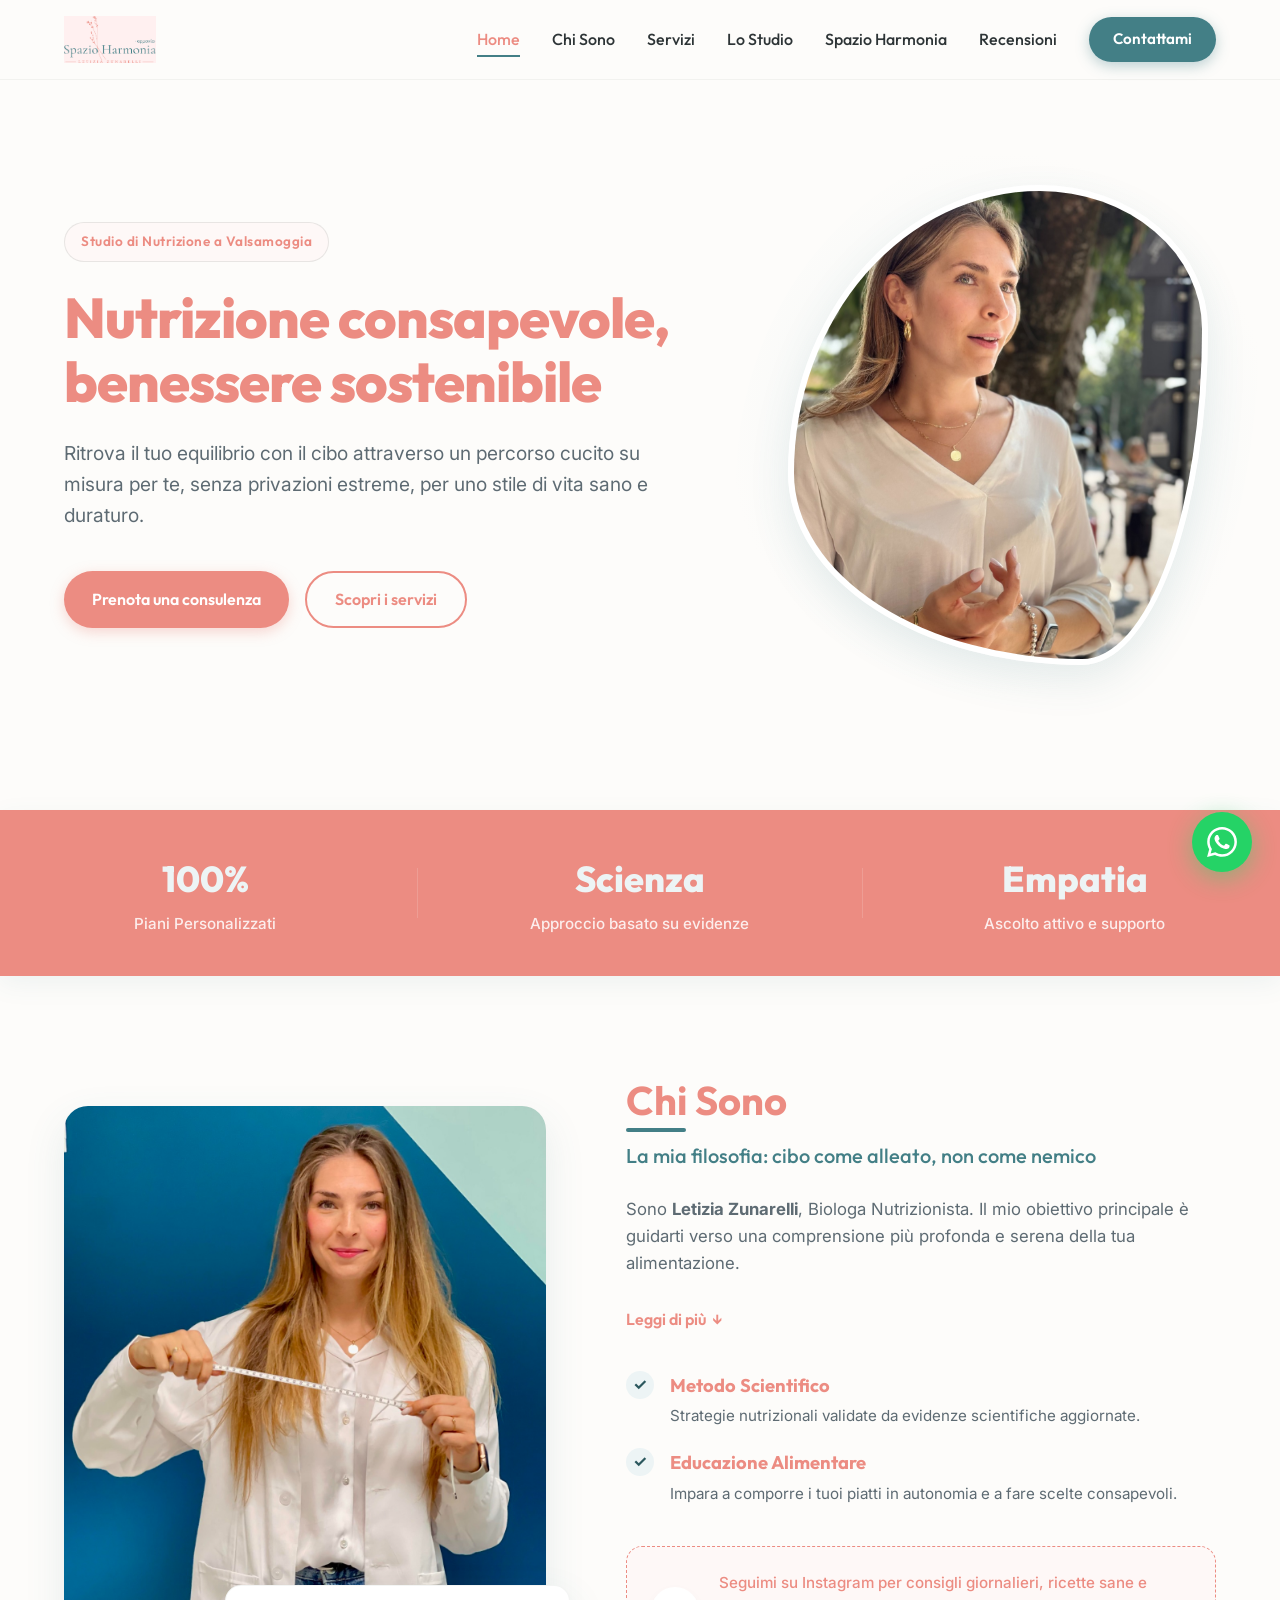
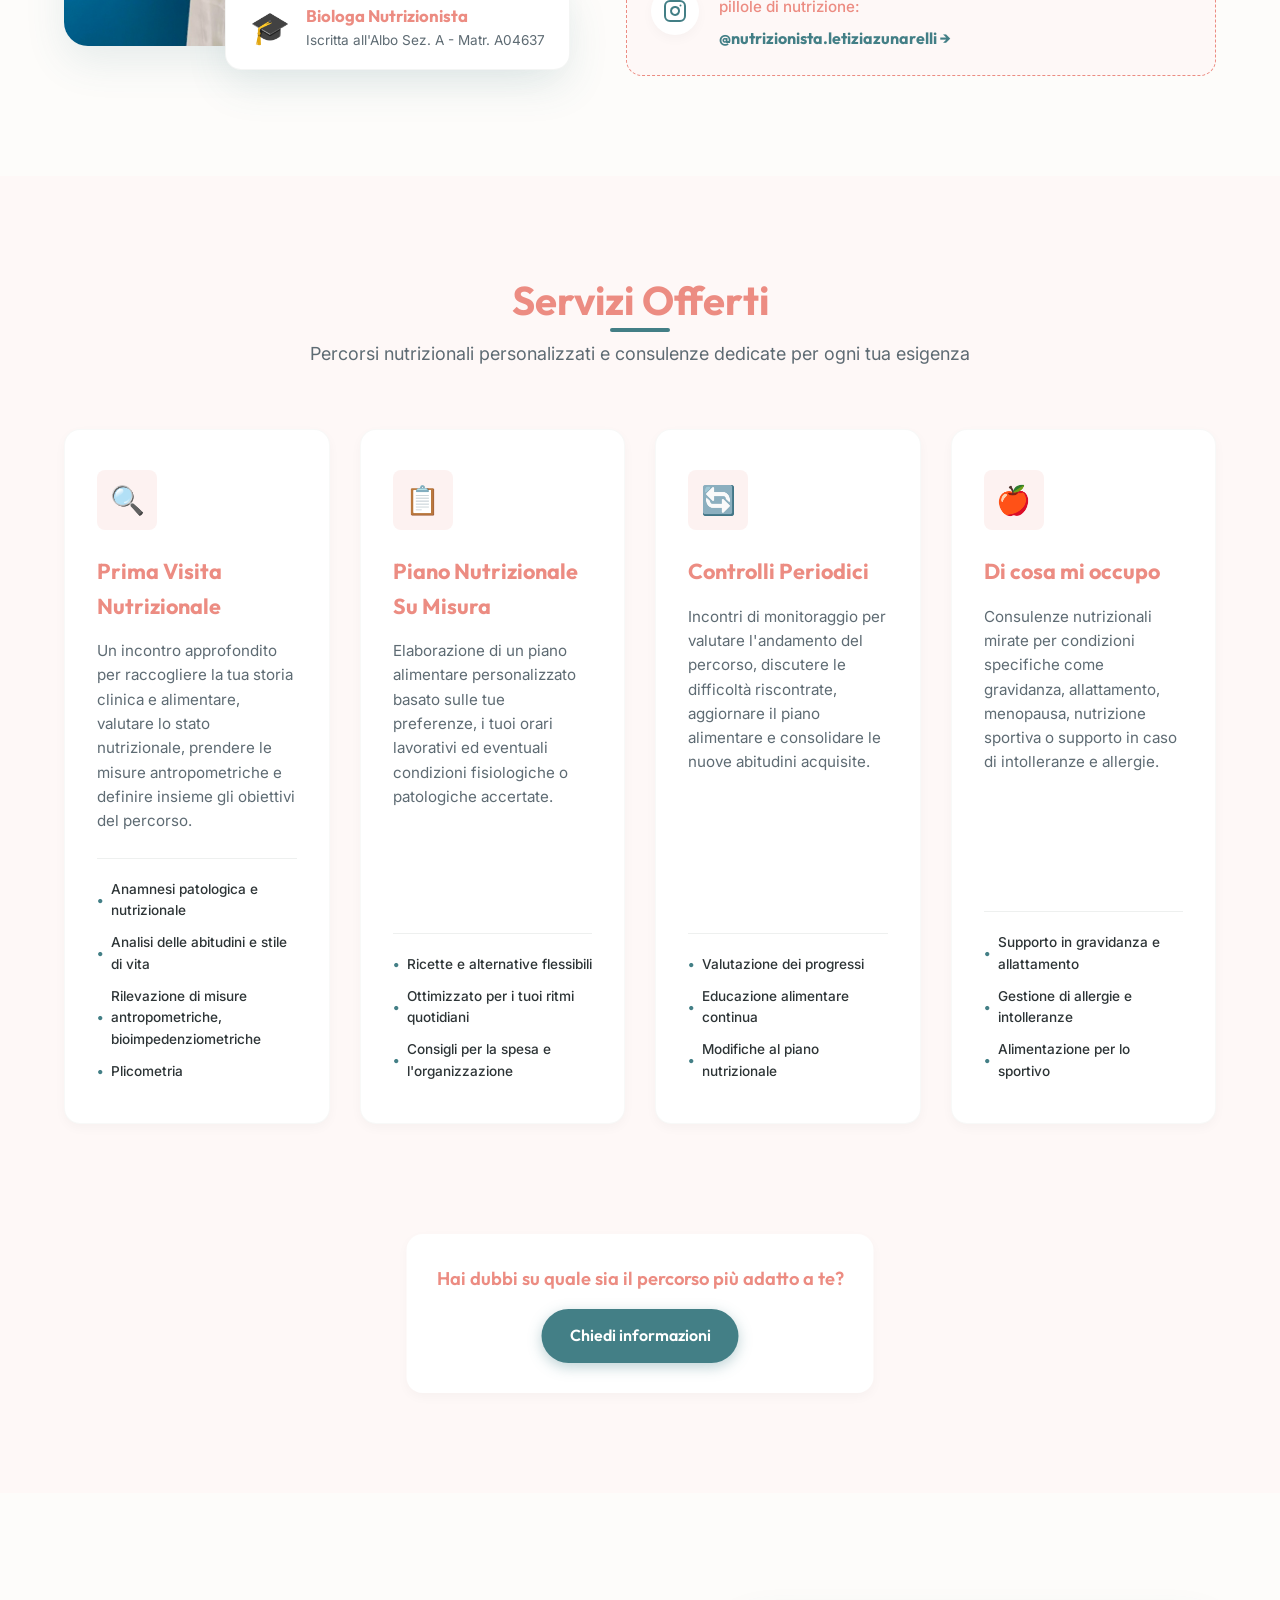
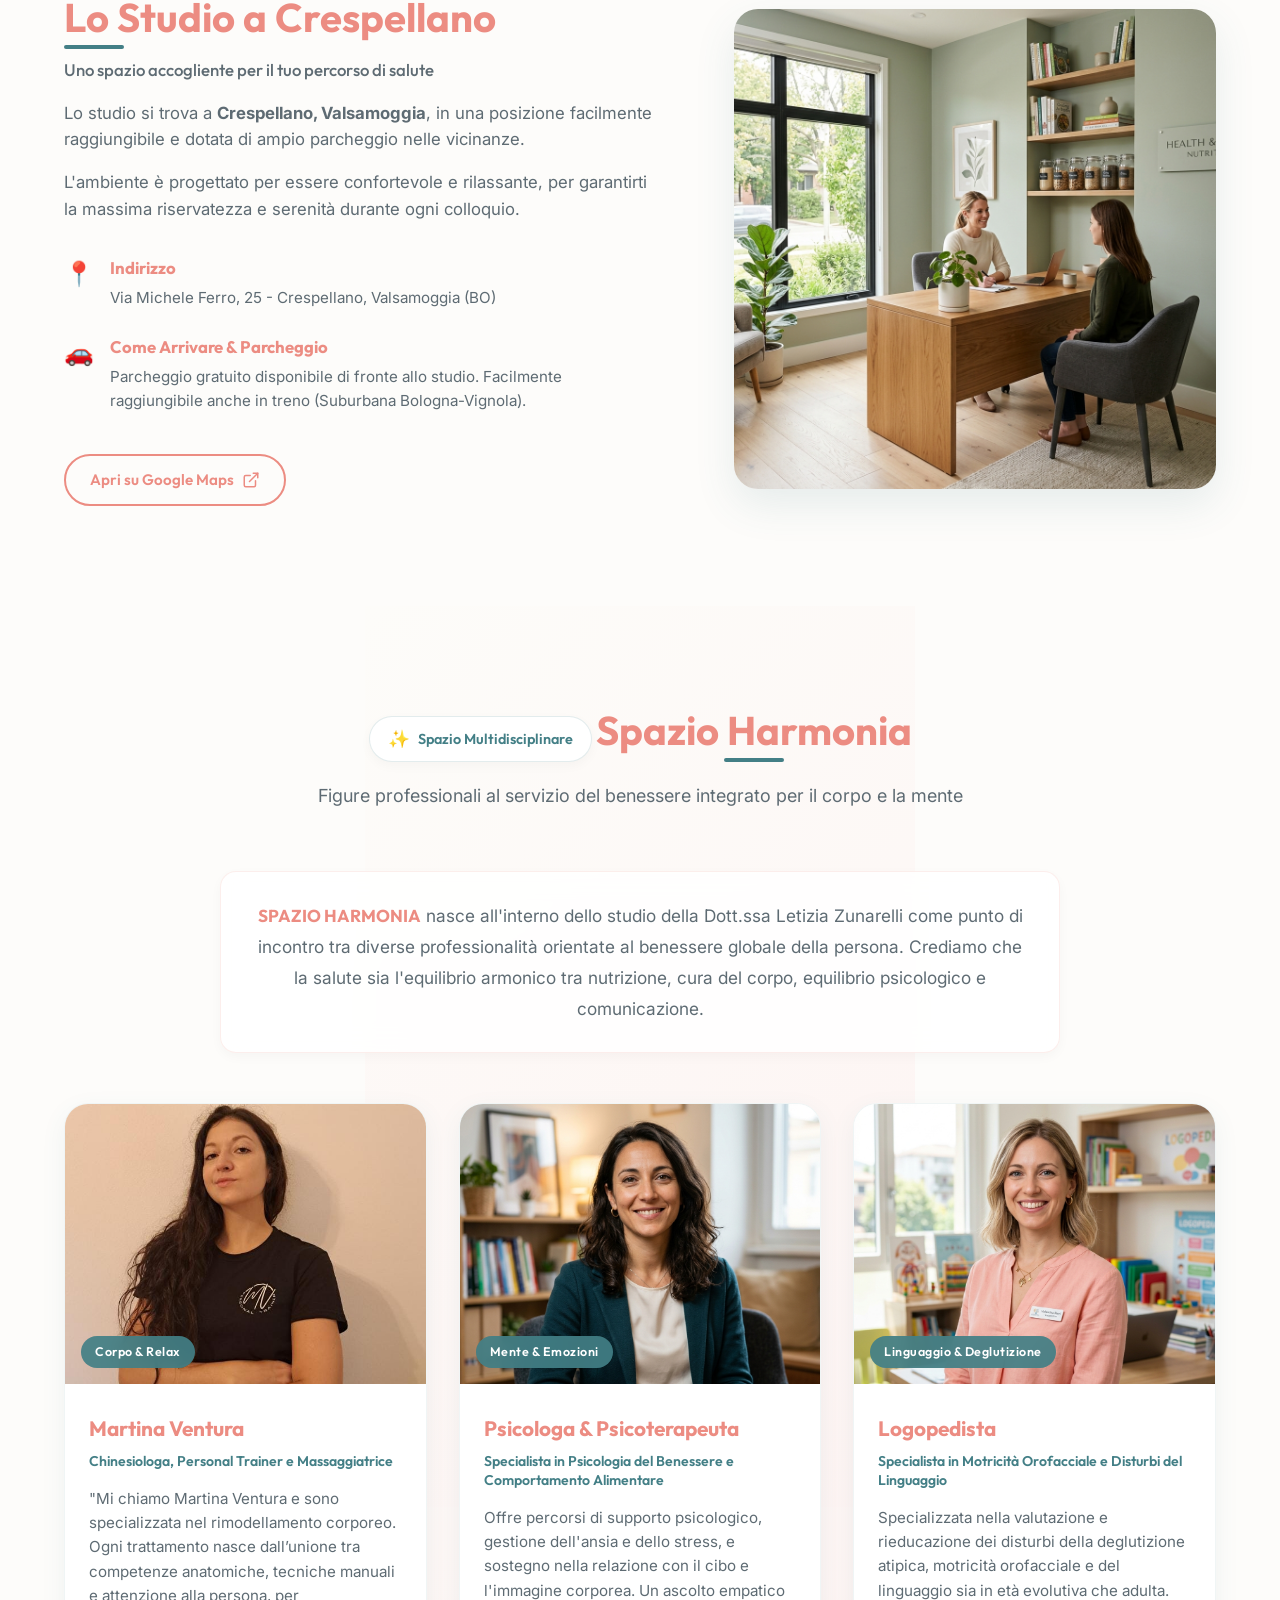
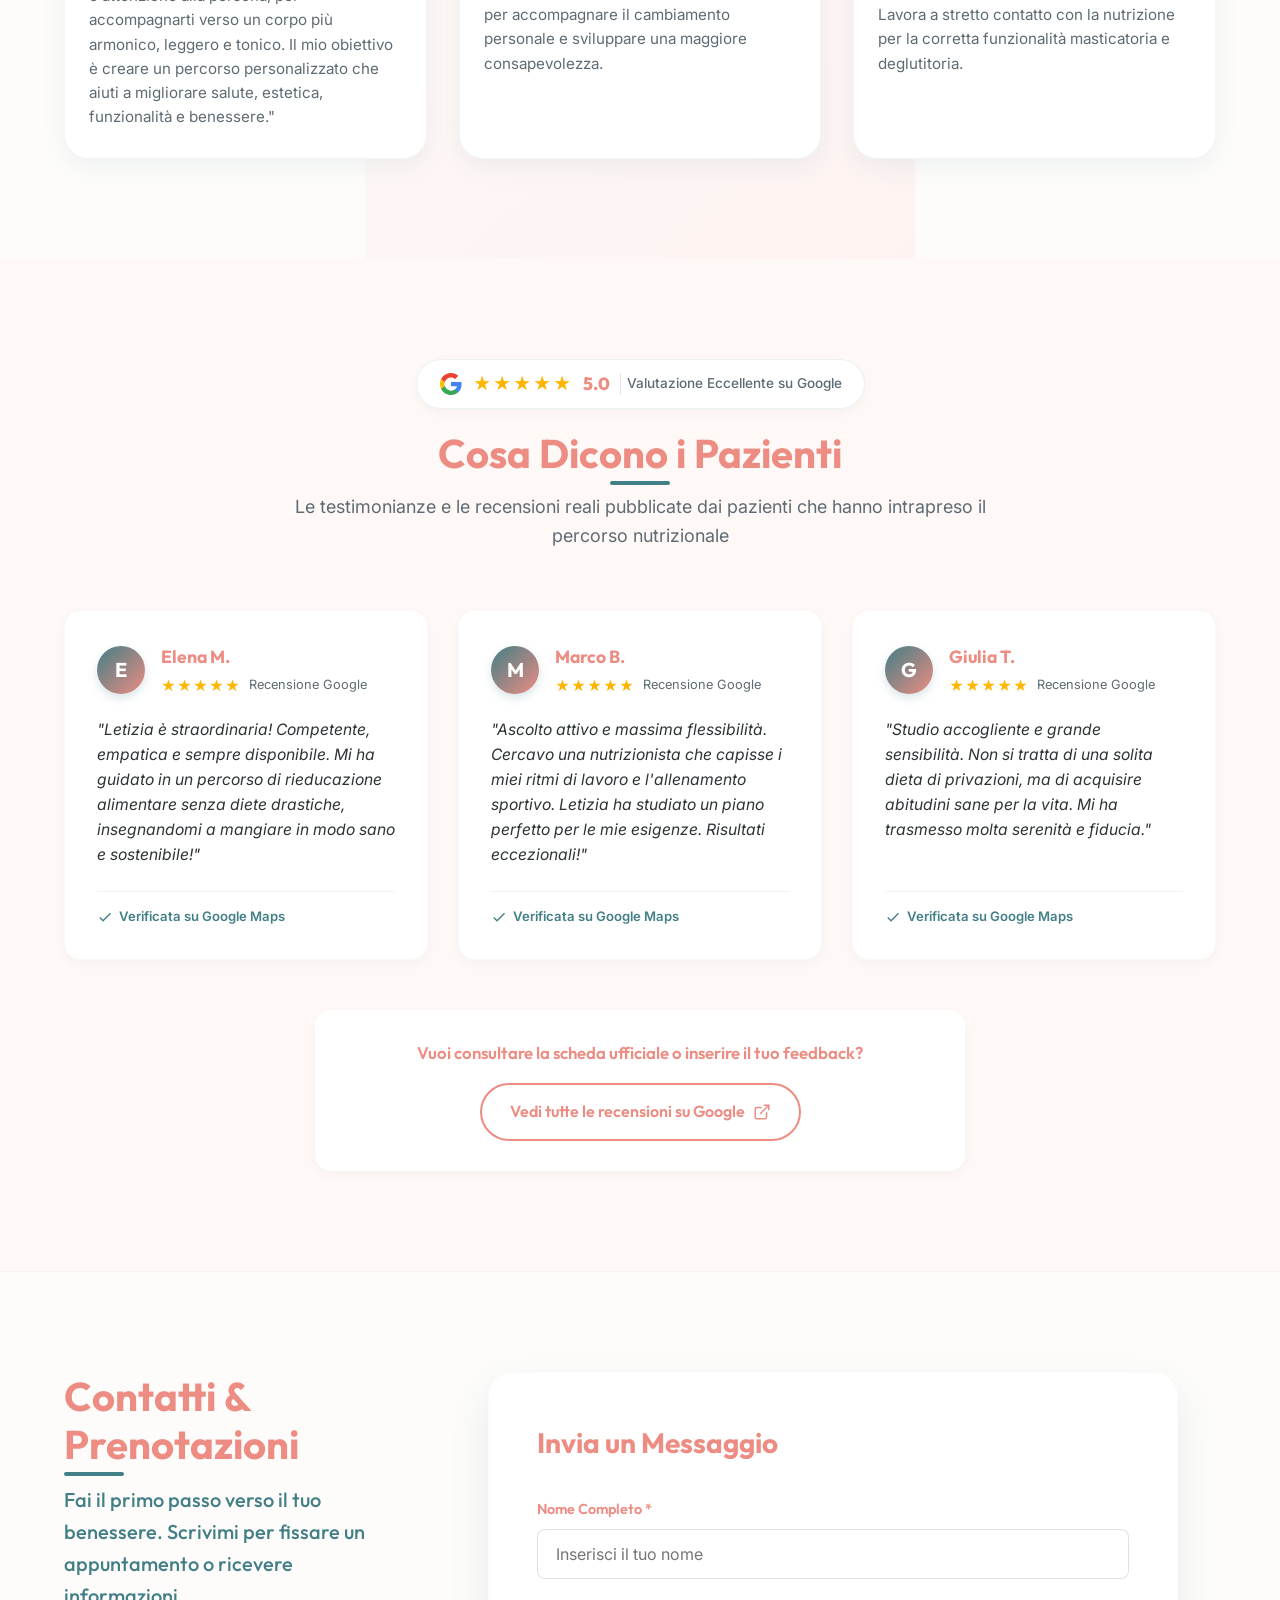
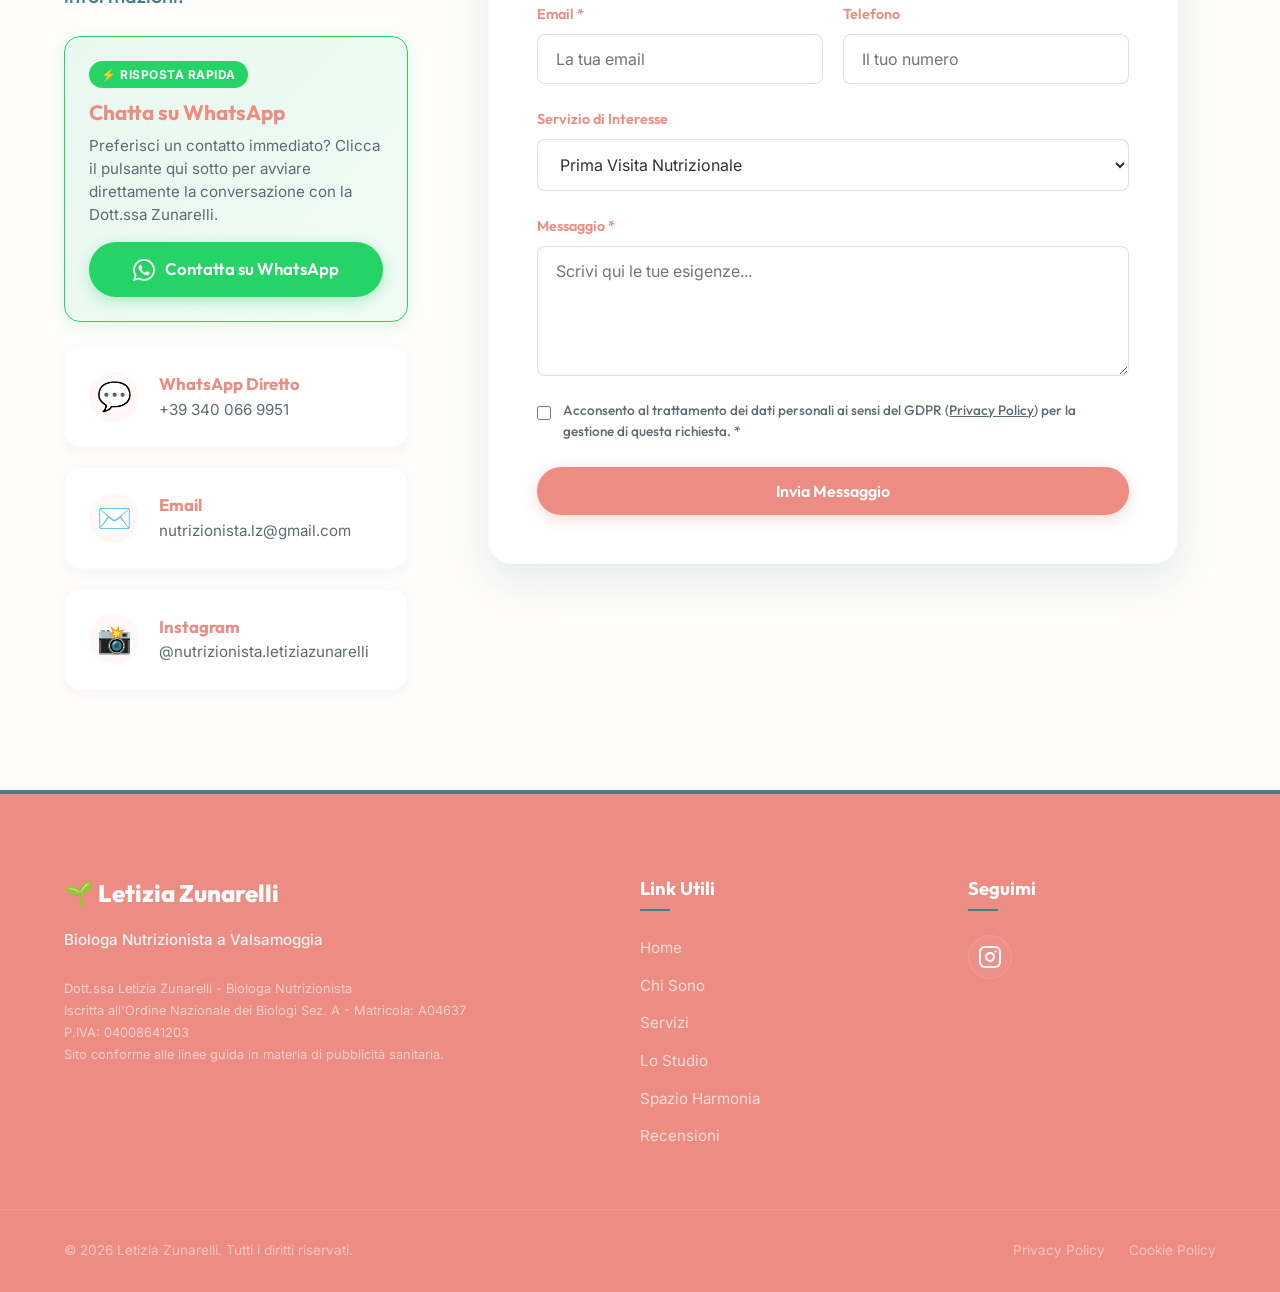
==== commit c99c00c4: "Content: Update Spazio Harmonia (Martina Ventura)" ====
--- a/index.html
+++ b/index.html
@@ -398,14 +398,14 @@
           <!-- Massaggiatrice -->
           <div class="harmonia-card">
             <div class="harmonia-img-wrapper">
-              <img src="assets/massaggiatrice.png" alt="Massaggiatrice e Operatrice del Benessere - Spazio Harmonia" class="harmonia-img">
+              <img src="assets/massaggiatrice.jpeg" alt="Martina Ventura - Massaggiatrice e Chinesiologa" class="harmonia-img">
               <span class="harmonia-tag">Corpo & Relax</span>
             </div>
             <div class="harmonia-card-content">
-              <h3 class="harmonia-name">Massaggiatrice & Operatrice Olistica</h3>
-              <span class="harmonia-role">Specialista in Massoterapie e Trattamenti Benessere</span>
+              <h3 class="harmonia-name">Martina Ventura</h3>
+              <span class="harmonia-role">Chinesiologa, Personal Trainer e Massaggiatrice</span>
               <p class="harmonia-bio">
-                Specializzata in trattamenti decontratturanti, linfodrenaggio e tecniche di rilassamento profondo. Lavora in sinergia con i percorsi nutrizionali per favorire la circolazione, ridurre lo stress psico-fisico e ritrovare la piena sintonia con il proprio corpo.
+                "Mi chiamo Martina Ventura e sono specializzata nel rimodellamento corporeo. Ogni trattamento nasce dall’unione tra competenze anatomiche, tecniche manuali e attenzione alla persona, per accompagnarti verso un corpo più armonico, leggero e tonico. Il mio obiettivo è creare un percorso personalizzato che aiuti a migliorare salute, estetica, funzionalità e benessere."
               </p>
             </div>
           </div>
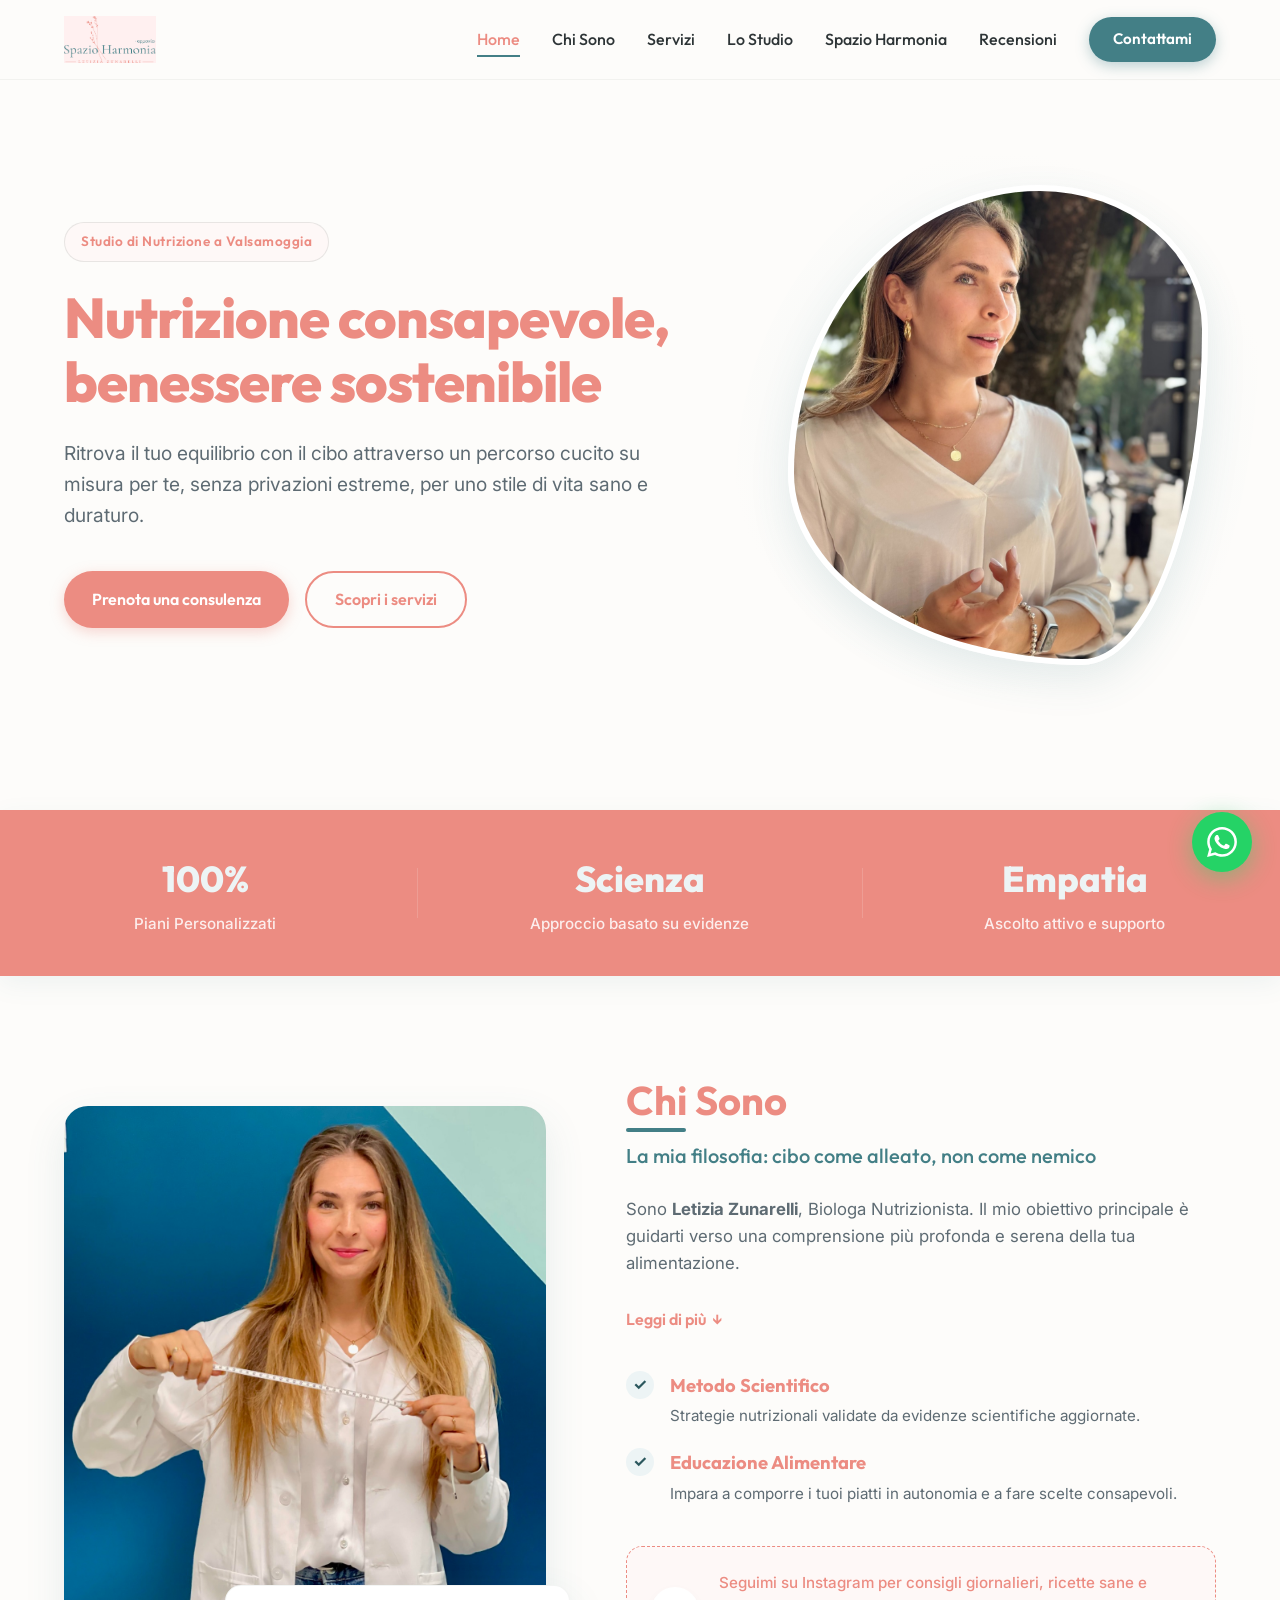
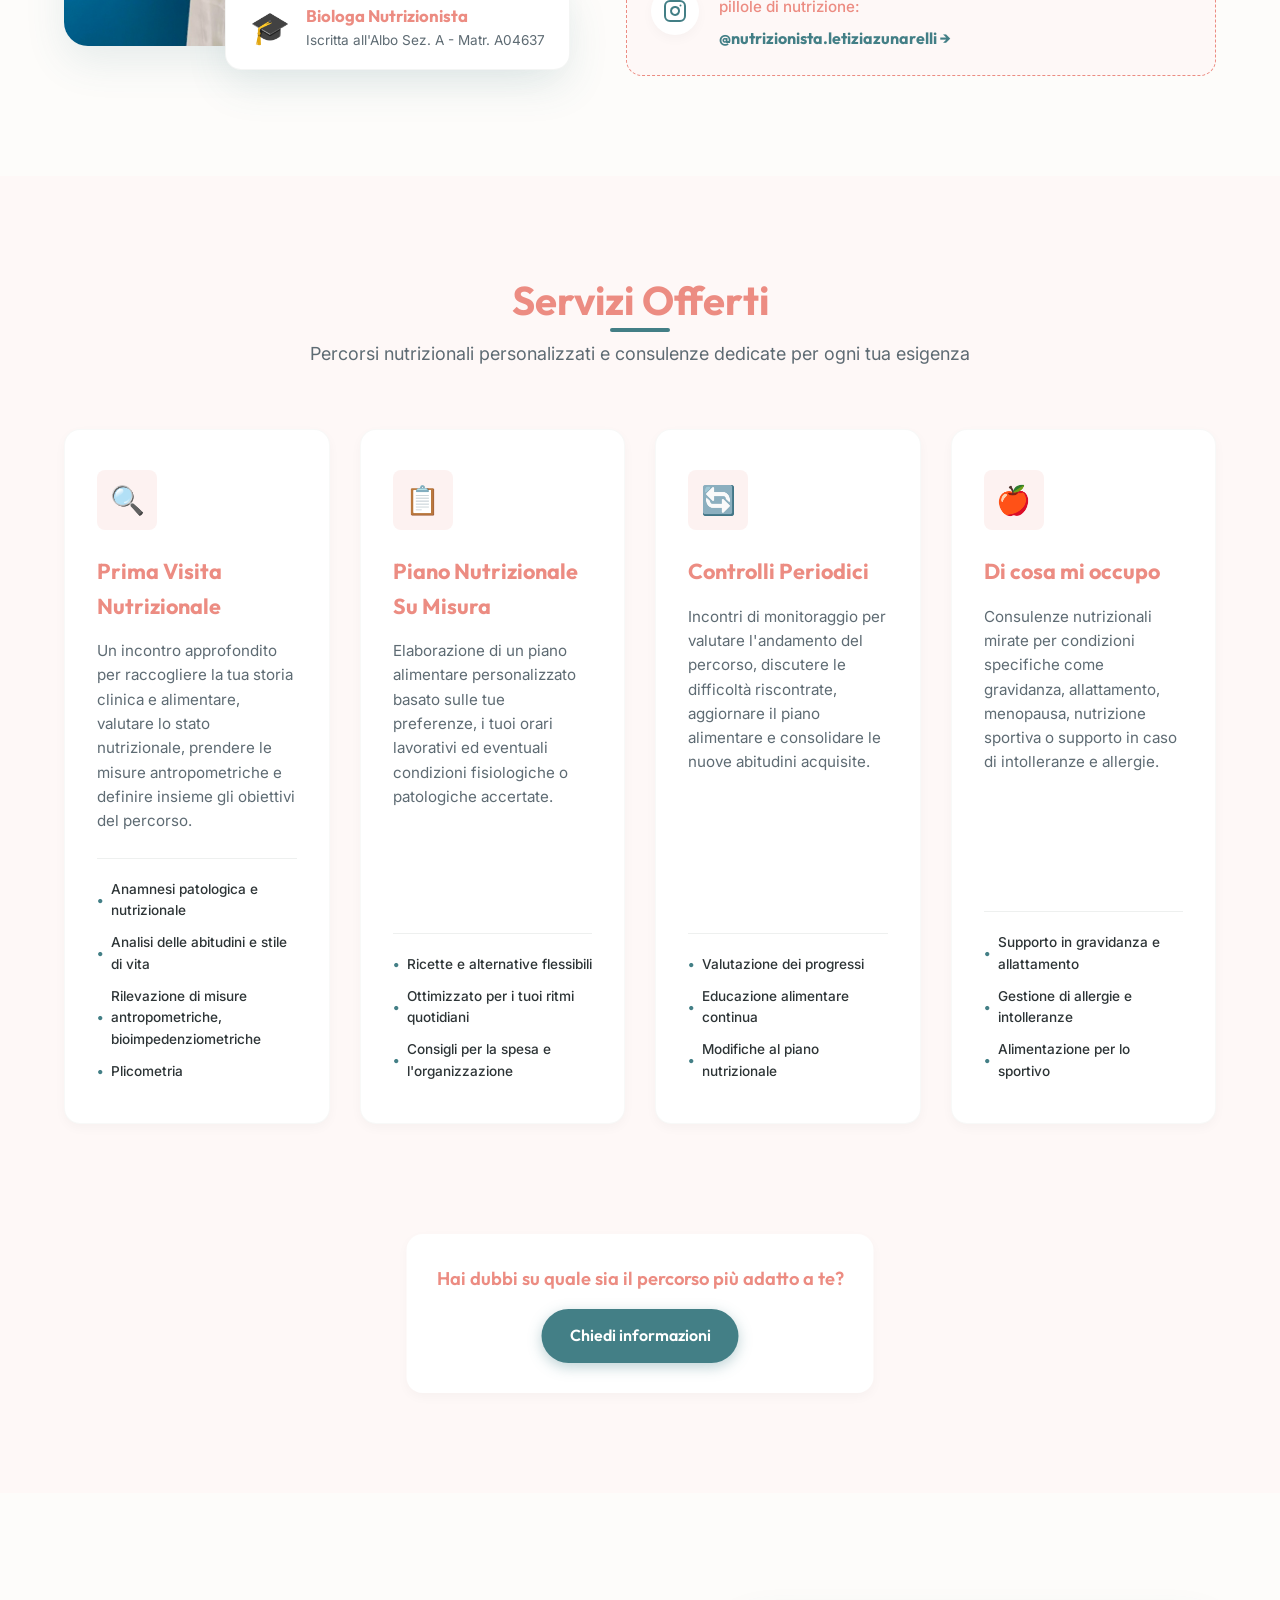
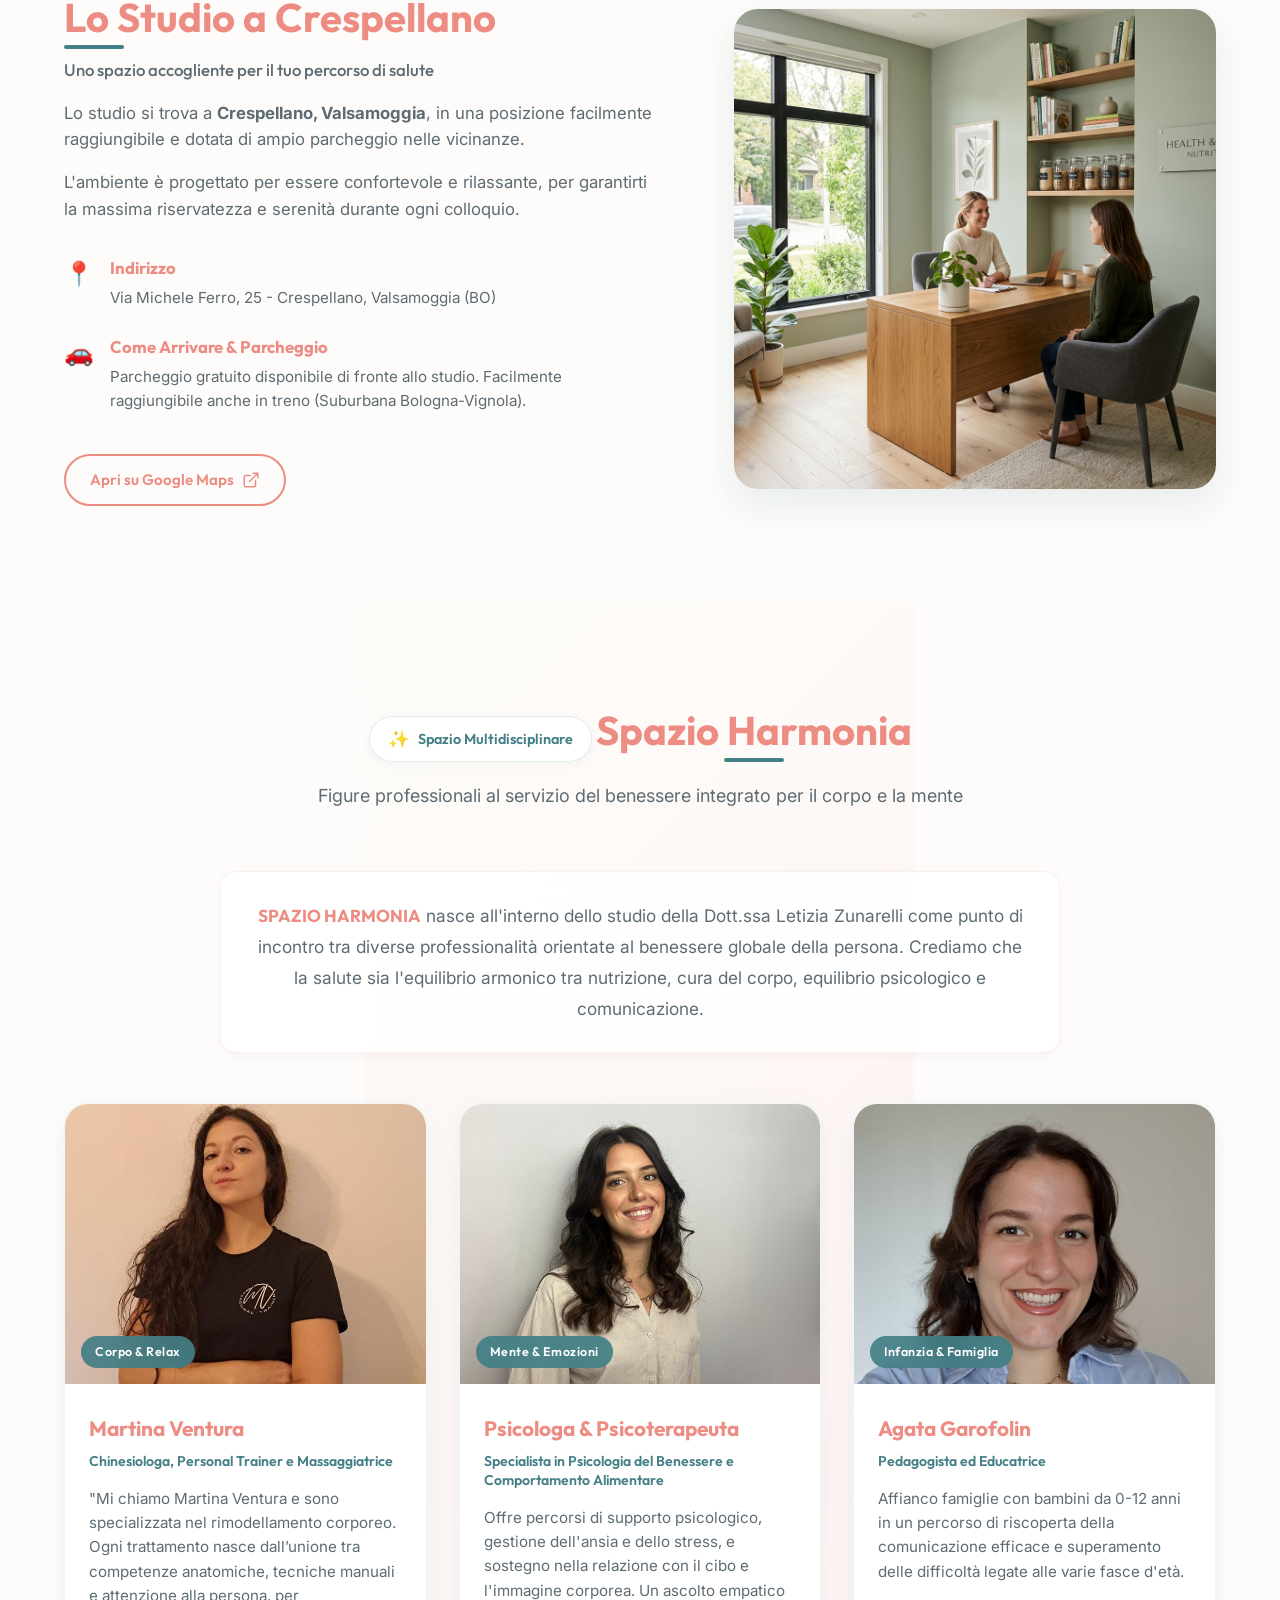
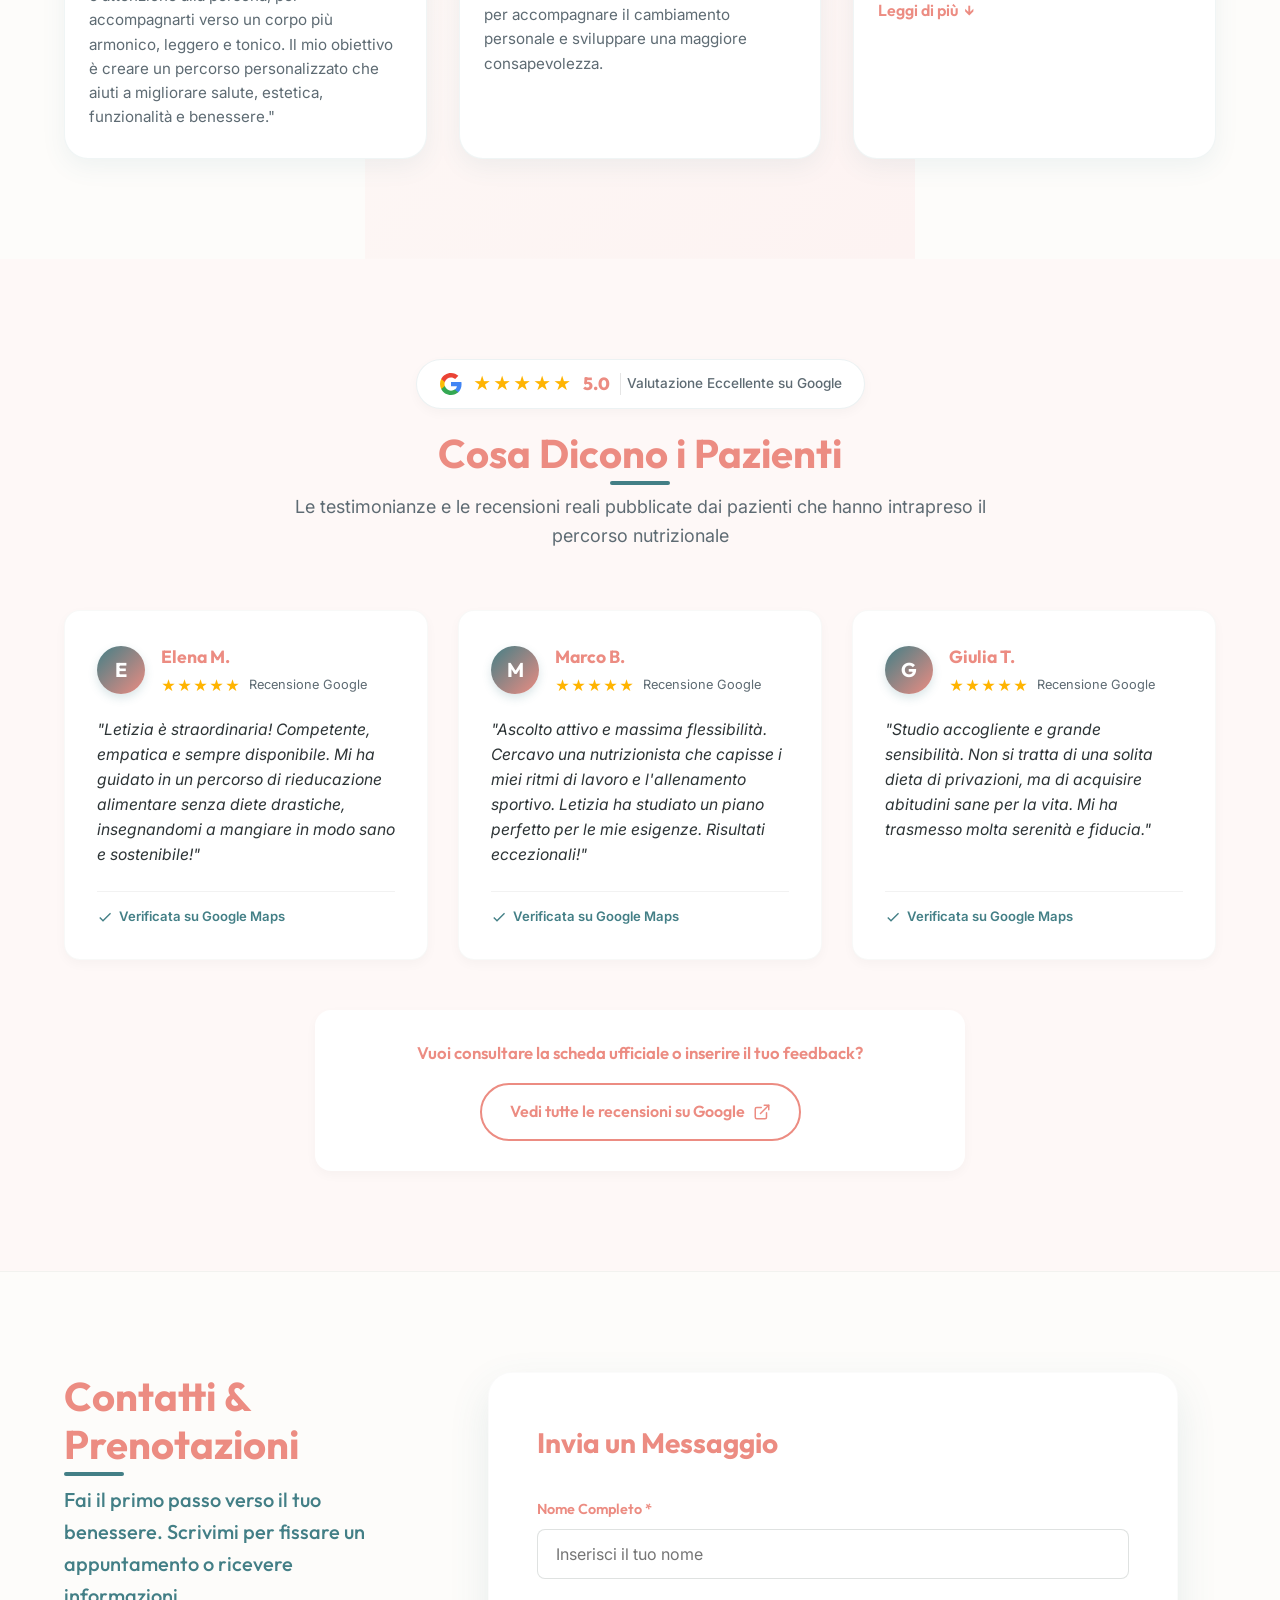
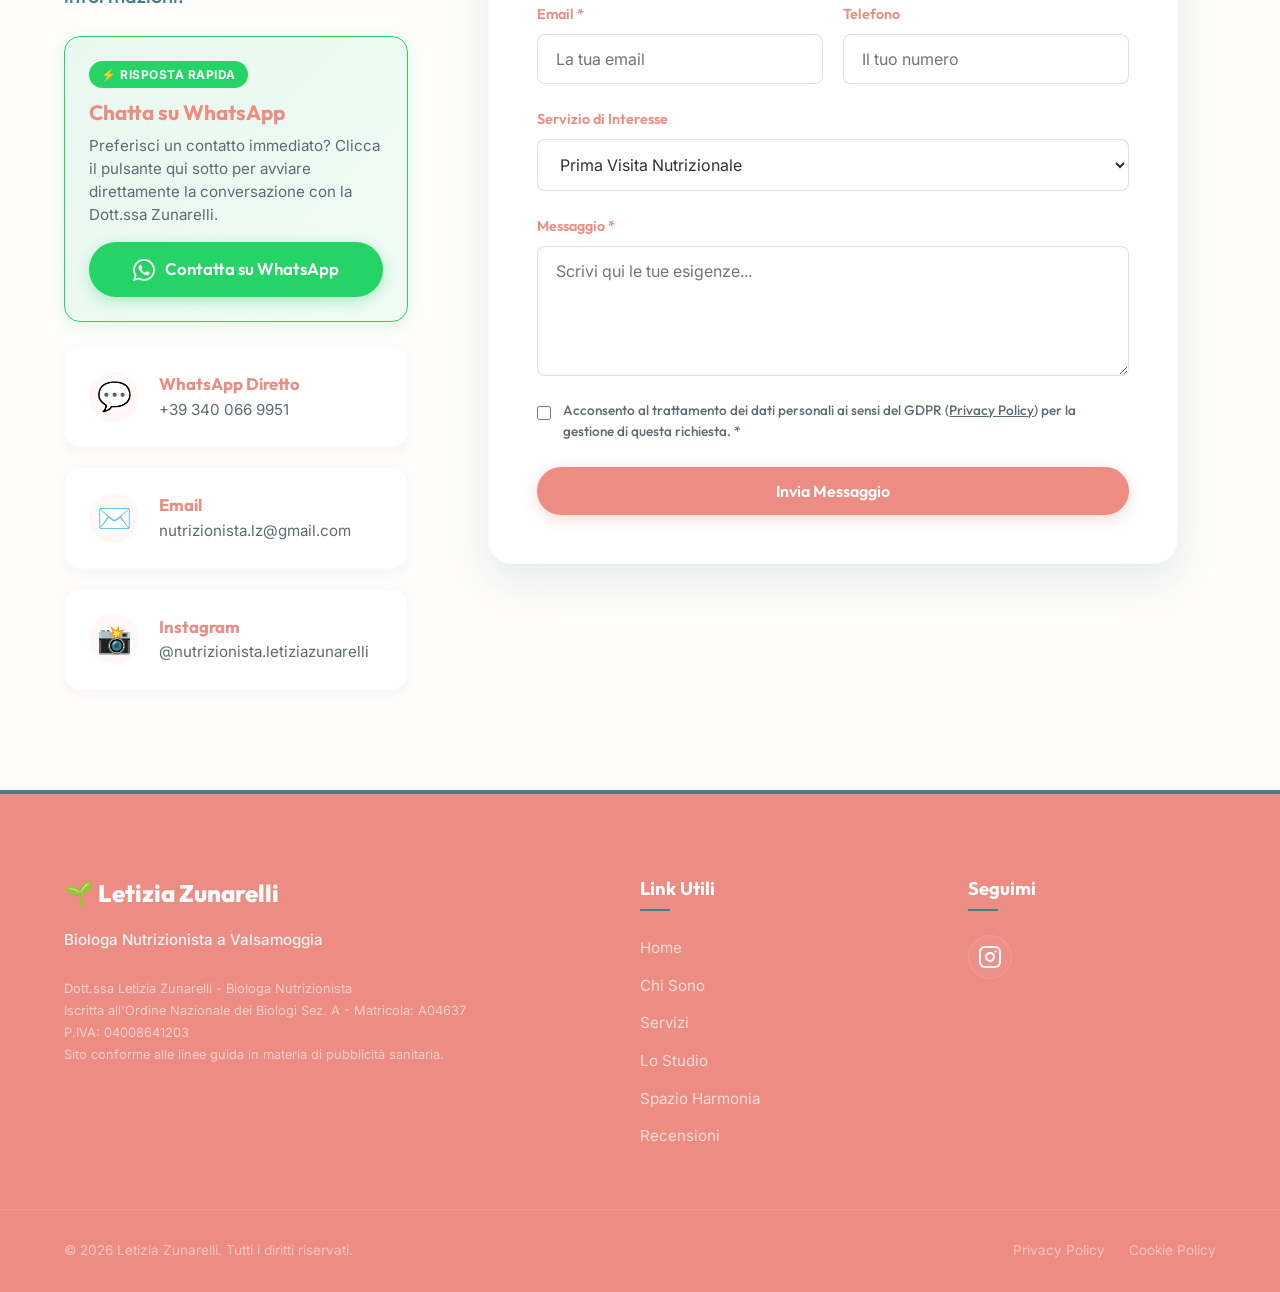
==== commit b73e0350: "Content: Replace Logopedista with Pedagogista (Agata Garofolin) + Read More Logic" ====
--- a/index.html
+++ b/index.html
@@ -207,7 +207,7 @@
               <p>Nel mio studio a Crespellano offro uno spazio di ascolto privo di giudizio, dove lavoreremo insieme per
                 migliorare il tuo rapporto con il cibo e promuovere la tua salute generale.</p>
             </div>
-            <button class="btn-read-more" id="btn-about-more">Leggi di più <span class="arrow-down">↓</span></button>
+            <button class="btn-read-more" id="btn-about-more" aria-controls="about-more">Leggi di più <span class="arrow-down">↓</span></button>
           </div>
 
           <div class="about-features">
@@ -413,7 +413,7 @@
           <!-- Psicologa -->
           <div class="harmonia-card">
             <div class="harmonia-img-wrapper">
-              <img src="assets/psicologa.png" alt="Psicologa e Psicoterapeuta - Spazio Harmonia" class="harmonia-img">
+              <img src="assets/psicologa.jpeg" alt="Psicologa e Psicoterapeuta - Spazio Harmonia" class="harmonia-img">
               <span class="harmonia-tag">Mente & Emozioni</span>
             </div>
             <div class="harmonia-card-content">
@@ -425,18 +425,35 @@
             </div>
           </div>
 
-          <!-- Logopedista -->
+          <!-- Pedagogista -->
           <div class="harmonia-card">
             <div class="harmonia-img-wrapper">
-              <img src="assets/logopedista.png" alt="Logopedista - Spazio Harmonia" class="harmonia-img">
-              <span class="harmonia-tag">Linguaggio & Deglutizione</span>
+              <img src="assets/PEDAGOGISTA.jpeg" alt="Agata Garofolin - Pedagogista e Educatrice" class="harmonia-img">
+              <span class="harmonia-tag">Infanzia & Famiglia</span>
             </div>
             <div class="harmonia-card-content">
-              <h3 class="harmonia-name">Logopedista</h3>
-              <span class="harmonia-role">Specialista in Motricità Orofacciale e Disturbi del Linguaggio</span>
-              <p class="harmonia-bio">
-                Specializzata nella valutazione e rieducazione dei disturbi della deglutizione atipica, motricità orofacciale e del linguaggio sia in età evolutiva che adulta. Lavora a stretto contatto con la nutrizione per la corretta funzionalità masticatoria e deglutitoria.
-              </p>
+              <h3 class="harmonia-name">Agata Garofolin</h3>
+              <span class="harmonia-role">Pedagogista ed Educatrice</span>
+              <div class="harmonia-bio">
+                <p>Affianco famiglie con bambini da 0-12 anni in un percorso di riscoperta della comunicazione efficace e superamento delle difficoltà legate alle varie fasce d'età.</p>
+                <div class="read-more-content" id="agata-more">
+                  <br>
+                  <p>Porto il cambiamento attraverso tre percorsi: dedicato solo al bambino, orientato ai genitori o un percorso che incontra tutta la famiglia in base alle necessità. Con me non si trovano percorsi preconfezionati ma ascolto attivo verso le vostre criticità.</p>
+                  <br>
+                  <p><strong>Quando avete bisogno di me?</strong></p>
+                  <ul style="padding-left: 16px; list-style-type: disc; margin-bottom: 12px; margin-top: 8px;">
+                    <li>Difficoltà nel gestire il comportamento o regole</li>
+                    <li>Difficoltà nella gestione del pasto (comportamentale)</li>
+                    <li>Difficoltà con compiti o uscite (es. parco, scuola)</li>
+                    <li>Conflitti familiari o tra fratelli</li>
+                    <li>Momenti delicati (separazioni, cambi scuola)</li>
+                  </ul>
+                  <p><strong>Cosa NON faccio:</strong> Diagnosi, terapia, valutazioni cliniche. I pedagogisti sono figure complementari a pediatri e psicologi.</p>
+                  <br>
+                  <p>📞 <strong>Contatti:</strong> <a href="tel:+393396377012" style="text-decoration: underline; color: var(--primary);">339 637 7012</a></p>
+                </div>
+                <button class="btn-read-more" aria-controls="agata-more">Leggi di più <span class="arrow-down">↓</span></button>
+              </div>
             </div>
           </div>
         </div>
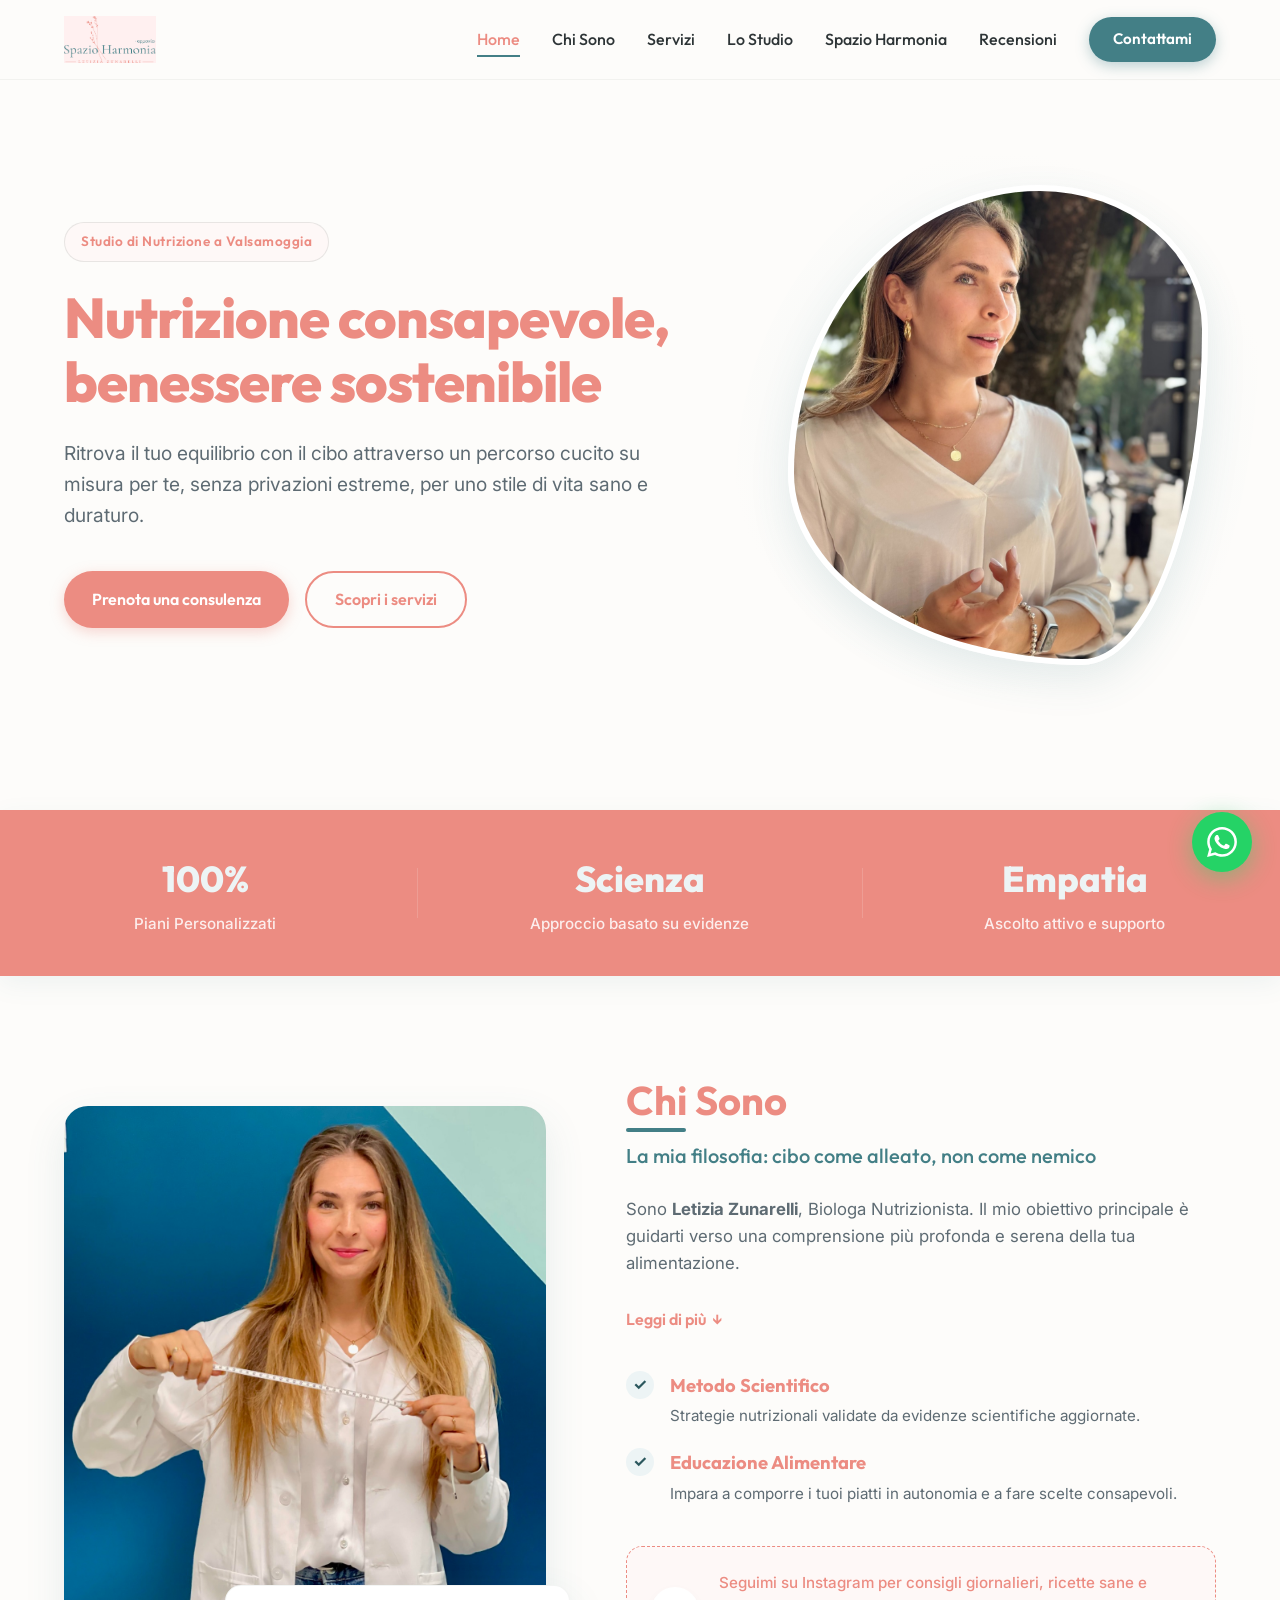
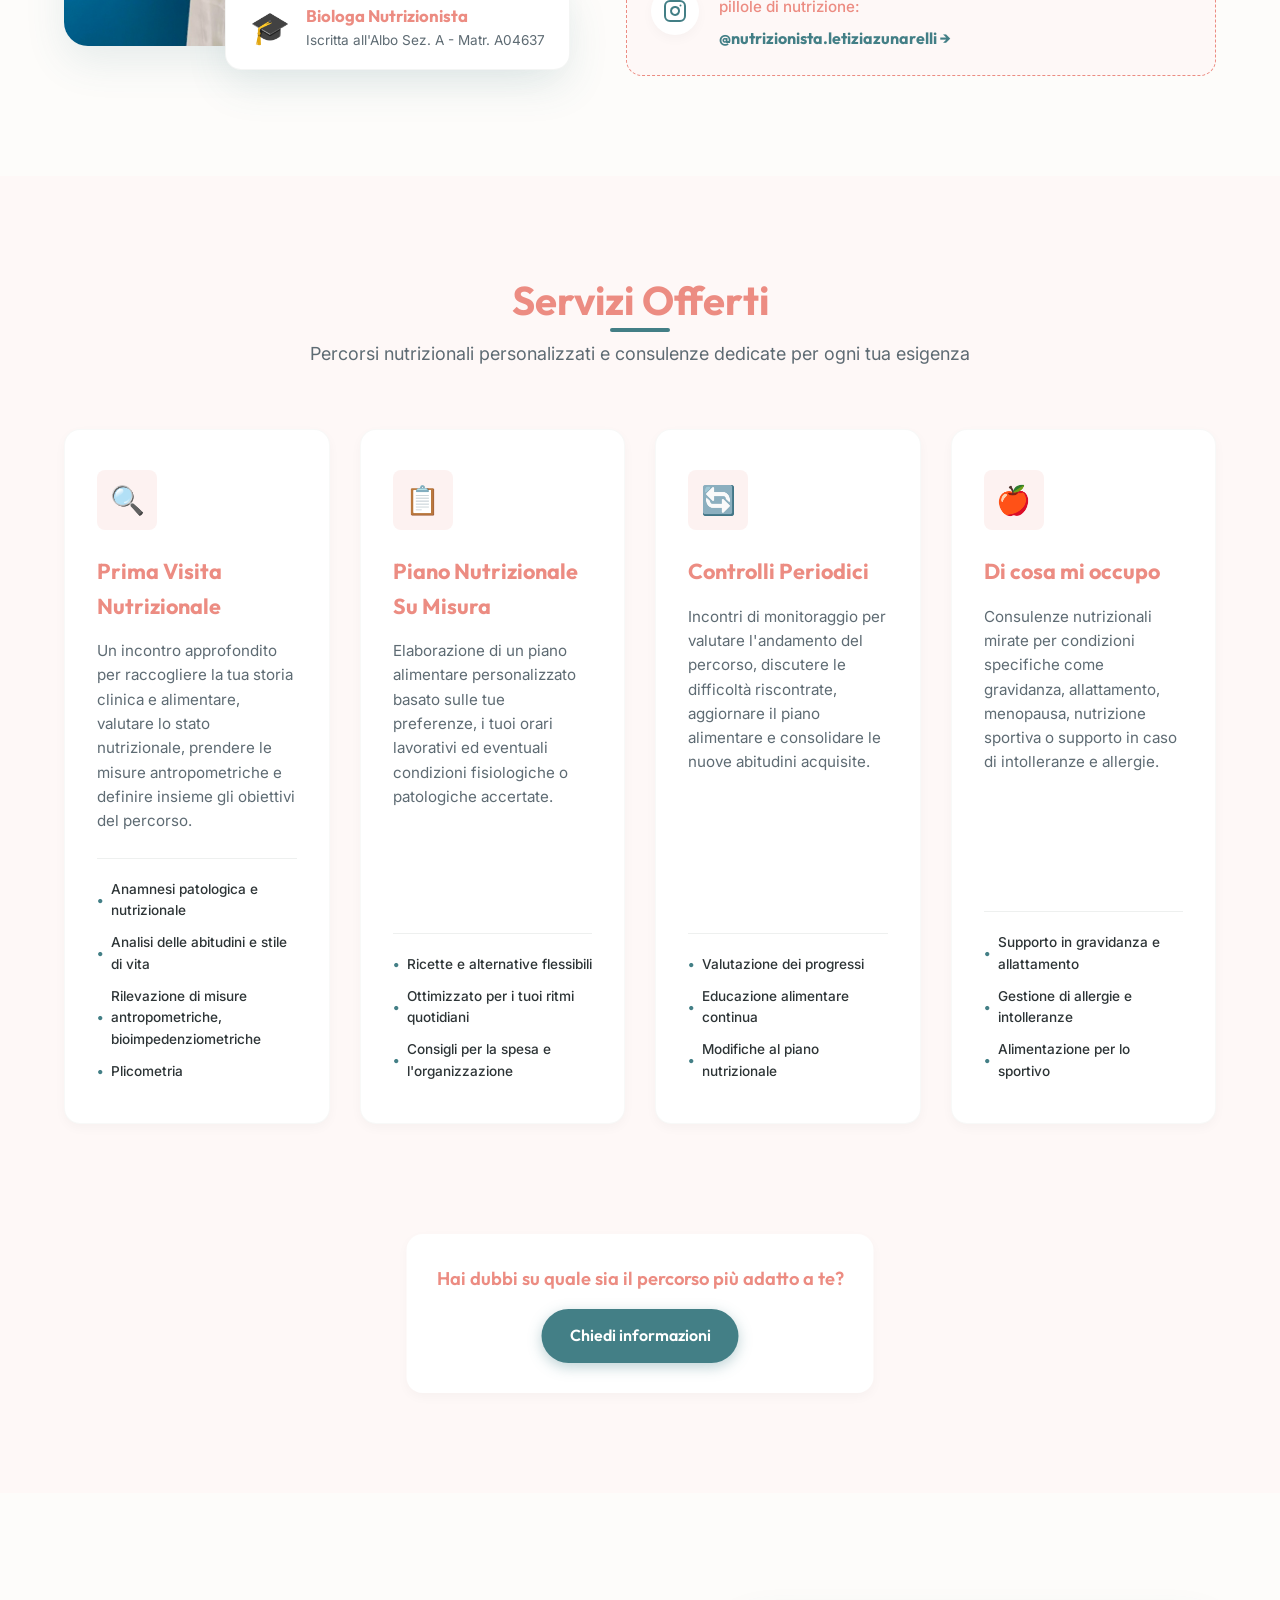
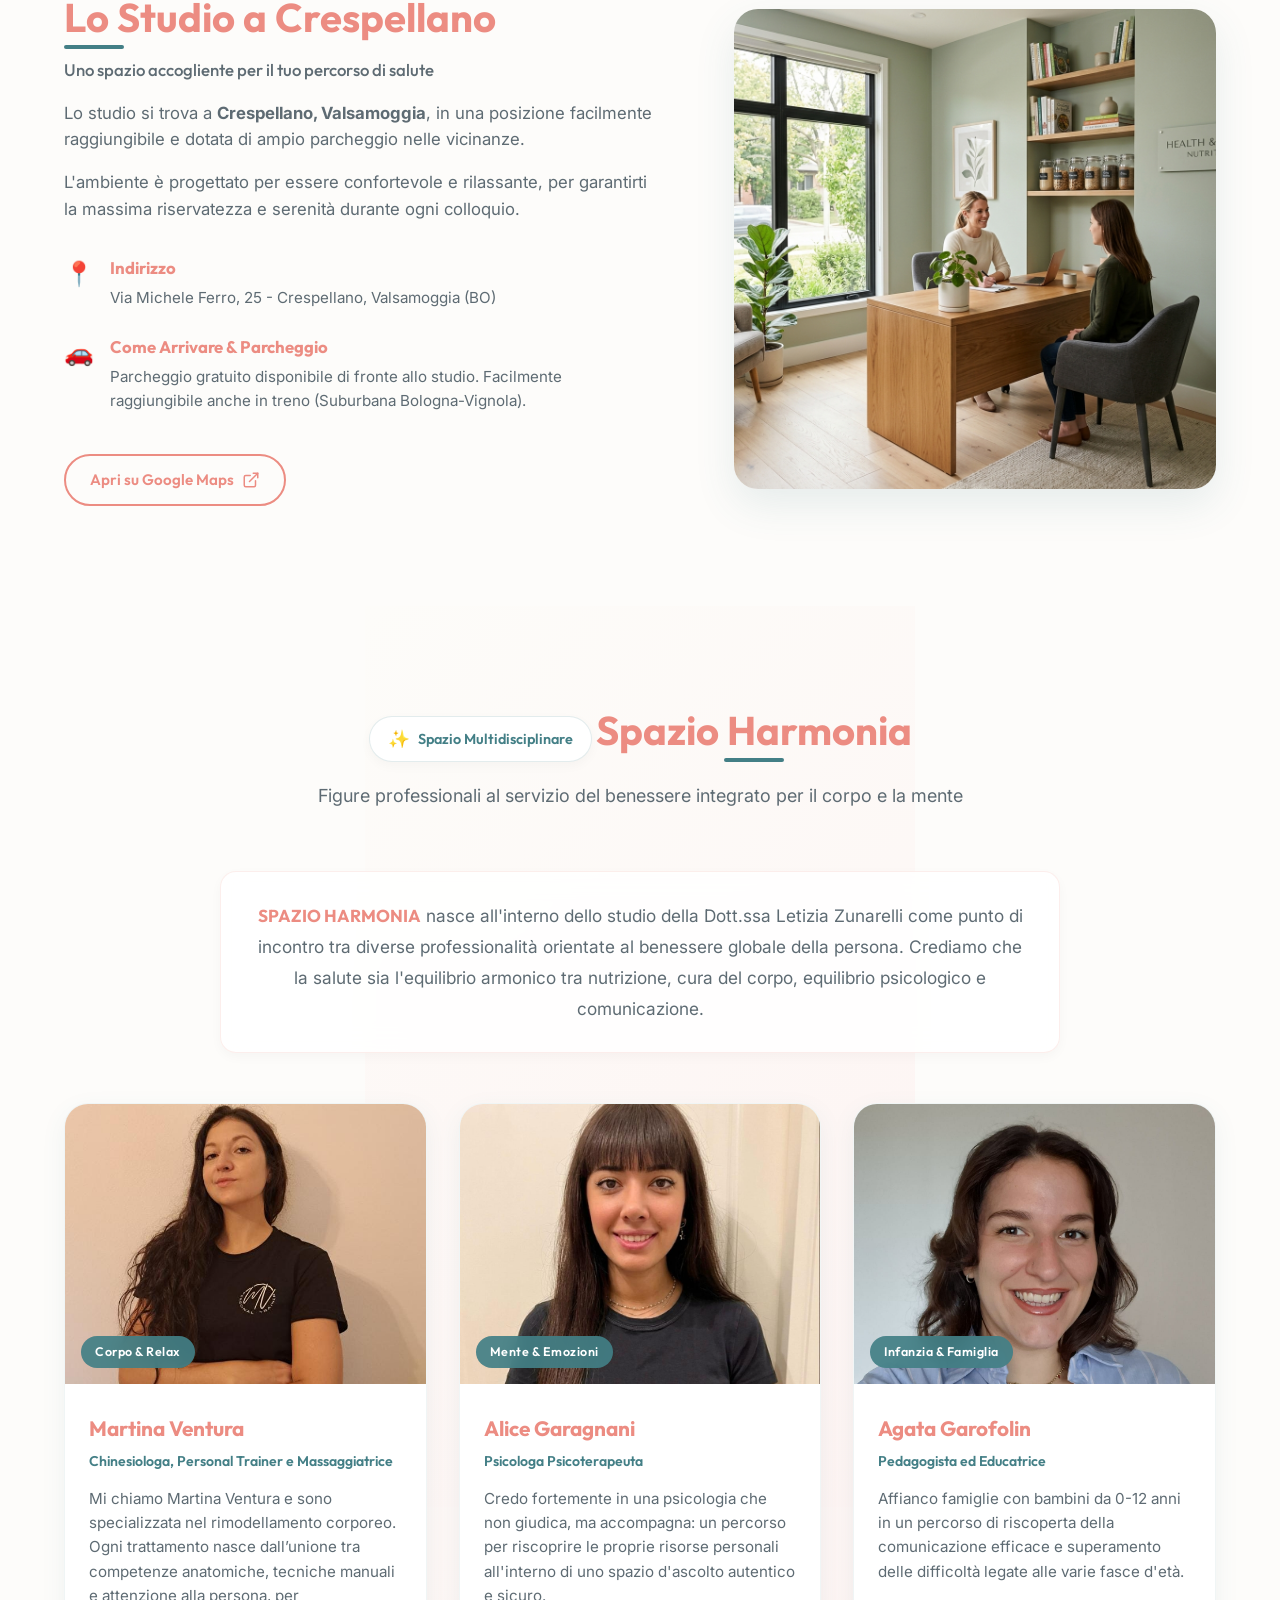
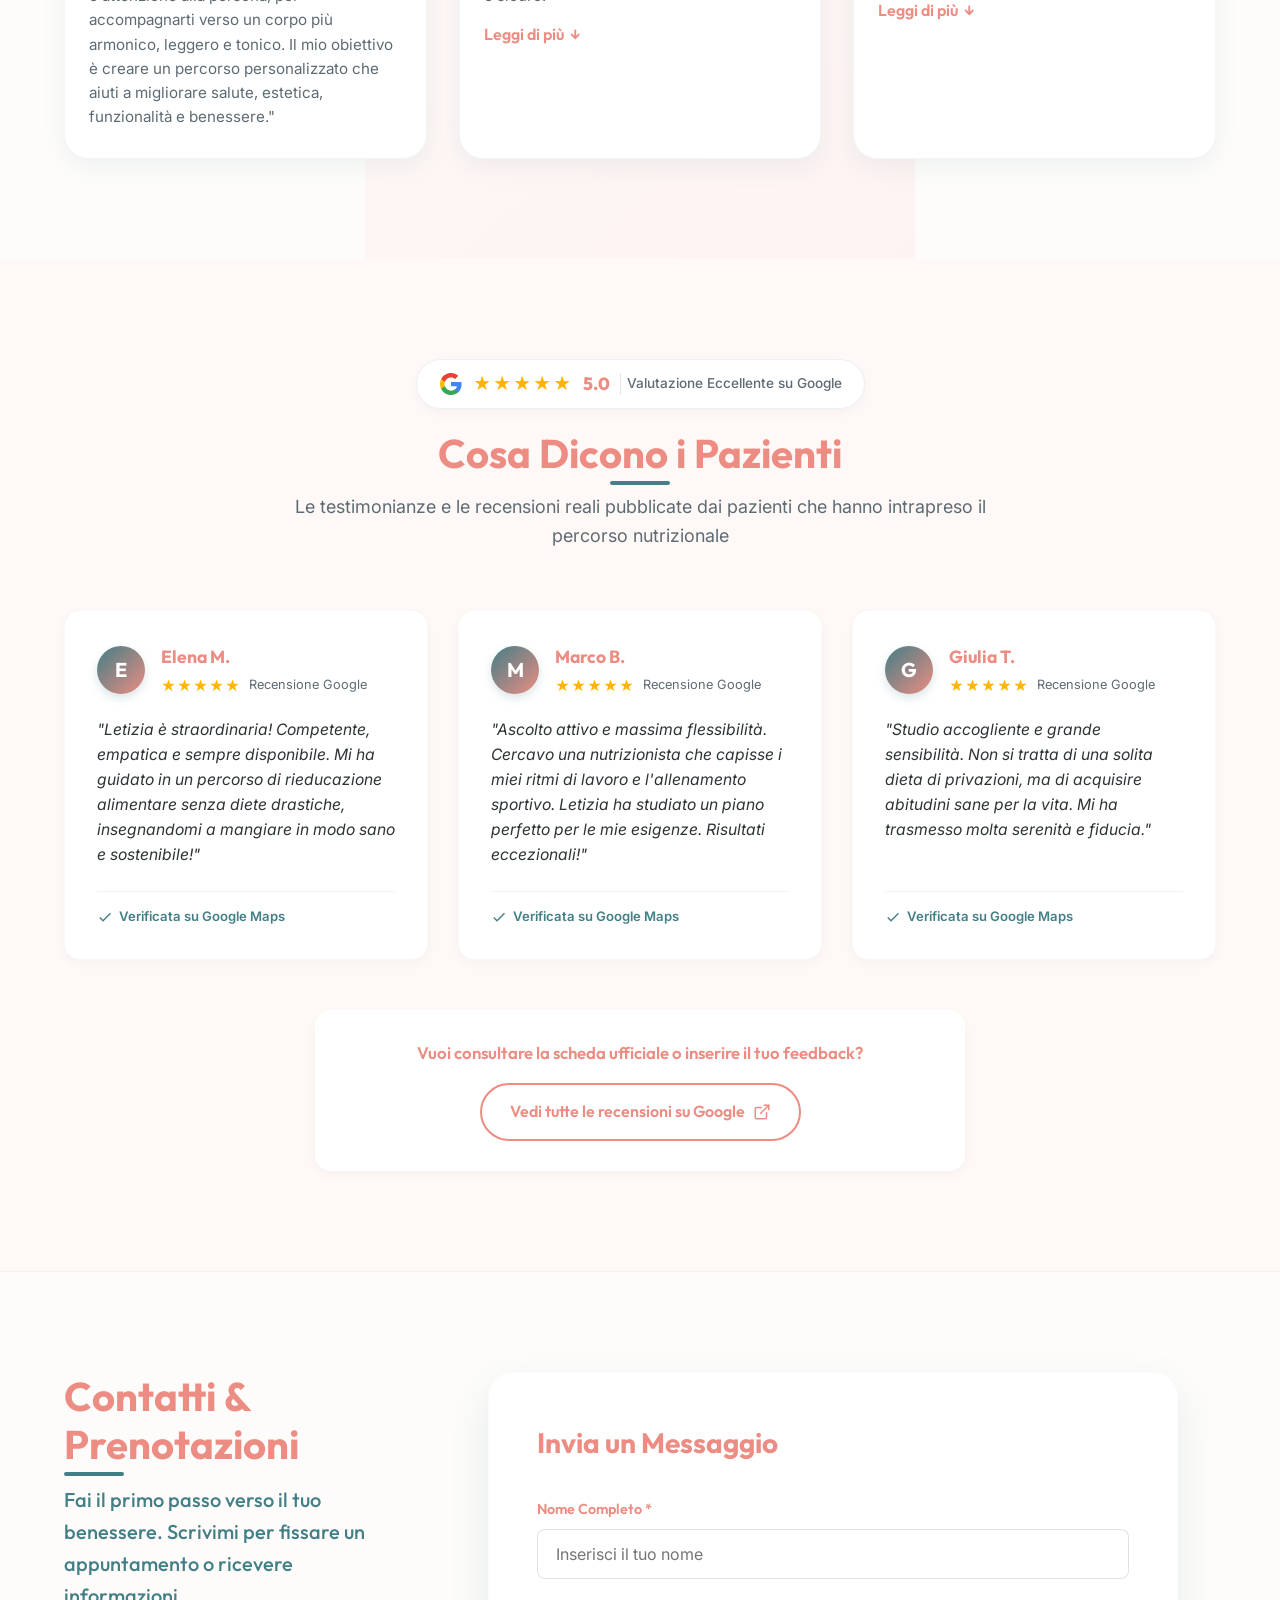
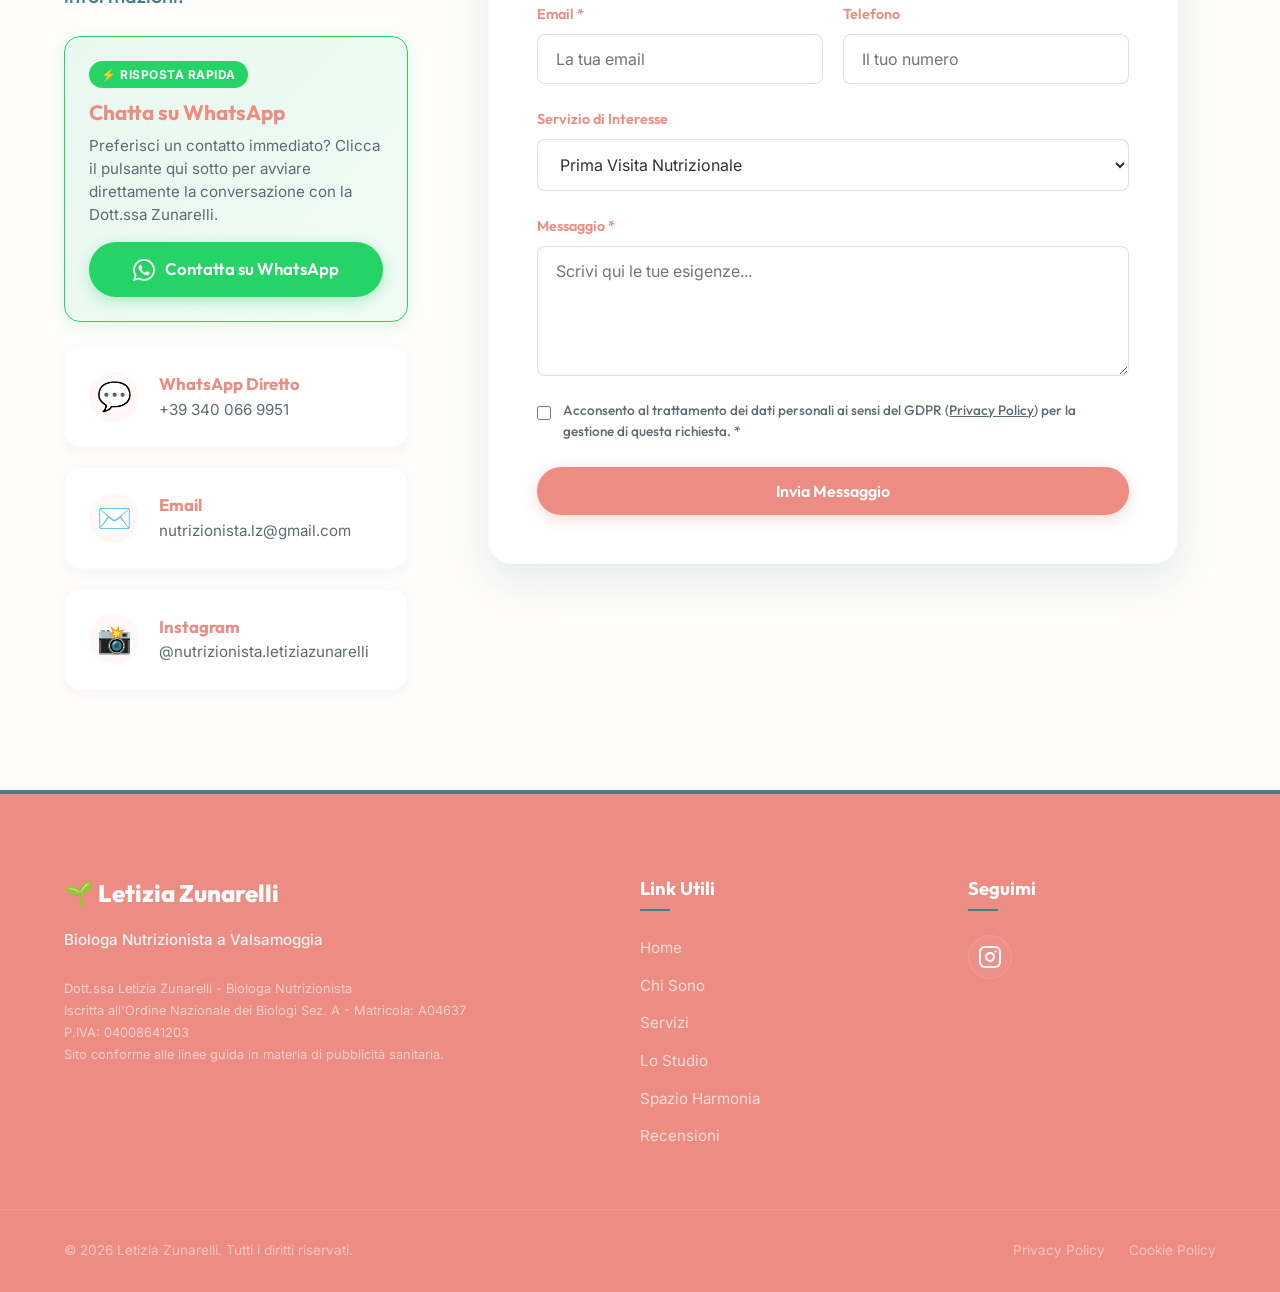
==== commit e230d45a: "Content: Update Alice Garagnani (Psicologa) profile" ====
--- a/index.html
+++ b/index.html
@@ -405,7 +405,7 @@
               <h3 class="harmonia-name">Martina Ventura</h3>
               <span class="harmonia-role">Chinesiologa, Personal Trainer e Massaggiatrice</span>
               <p class="harmonia-bio">
-                "Mi chiamo Martina Ventura e sono specializzata nel rimodellamento corporeo. Ogni trattamento nasce dall’unione tra competenze anatomiche, tecniche manuali e attenzione alla persona, per accompagnarti verso un corpo più armonico, leggero e tonico. Il mio obiettivo è creare un percorso personalizzato che aiuti a migliorare salute, estetica, funzionalità e benessere."
+                Mi chiamo Martina Ventura e sono specializzata nel rimodellamento corporeo. Ogni trattamento nasce dall’unione tra competenze anatomiche, tecniche manuali e attenzione alla persona, per accompagnarti verso un corpo più armonico, leggero e tonico. Il mio obiettivo è creare un percorso personalizzato che aiuti a migliorare salute, estetica, funzionalità e benessere."
               </p>
             </div>
           </div>
@@ -413,15 +413,34 @@
           <!-- Psicologa -->
           <div class="harmonia-card">
             <div class="harmonia-img-wrapper">
-              <img src="assets/psicologa.jpeg" alt="Psicologa e Psicoterapeuta - Spazio Harmonia" class="harmonia-img">
+              <img src="assets/psicoterapeuta.jpeg" alt="Alice Garagnani - Psicologa Psicoterapeuta" class="harmonia-img">
               <span class="harmonia-tag">Mente & Emozioni</span>
             </div>
             <div class="harmonia-card-content">
-              <h3 class="harmonia-name">Psicologa & Psicoterapeuta</h3>
-              <span class="harmonia-role">Specialista in Psicologia del Benessere e Comportamento Alimentare</span>
-              <p class="harmonia-bio">
-                Offre percorsi di supporto psicologico, gestione dell'ansia e dello stress, e sostegno nella relazione con il cibo e l'immagine corporea. Un ascolto empatico per accompagnare il cambiamento personale e sviluppare una maggiore consapevolezza.
-              </p>
+              <h3 class="harmonia-name">Alice Garagnani</h3>
+              <span class="harmonia-role">Psicologa Psicoterapeuta</span>
+              <div class="harmonia-bio">
+                <p>Credo fortemente in una psicologia che non giudica, ma accompagna: un percorso per riscoprire le proprie risorse personali all'interno di uno spazio d'ascolto autentico e sicuro.</p>
+                <div class="read-more-content" id="alice-more">
+                  <br>
+                  <p>Per me ogni persona è unica. Non utilizzo formule predefinite, ma costruisco percorsi su misura, accomunati da un elemento fondamentale: una solida alleanza basata su rispetto, empatia e fiducia reciproca. Il mio obiettivo non è semplicemente "curare" il sintomo, ma guidarti a riscoprire quel coraggio necessario per affrontare con consapevolezza le sfide di ogni giorno.</p>
+                  <br>
+                  <p><strong>I miei servizi:</strong></p>
+                  <ul style="padding-left: 16px; list-style-type: disc; margin-bottom: 12px; margin-top: 8px;">
+                    <li>Supporto psicologico per età evolutiva</li>
+                    <li>Supporto psicologico individuale per adulti</li>
+                    <li>Supporto psicologico di coppia/familiare</li>
+                    <li>Sostegno alla genitorialità</li>
+                    <li>Diagnosi di Disturbi Specifici dell’Apprendimento</li>
+                    <li>Percorsi di trattamento per Disturbi Specifici dell’Apprendimento</li>
+                  </ul>
+                  <br>
+                  <p><strong>Come prenotare:</strong></p>
+                  <p>📞 <a href="tel:+393792237118" style="text-decoration: underline; color: var(--primary);">379 223 7118</a></p>
+                  <p>✉️ <a href="mailto:alicegaragnani.psicologa@gmail.com" style="text-decoration: underline; color: var(--primary);">alicegaragnani.psicologa@gmail.com</a></p>
+                </div>
+                <button class="btn-read-more" aria-controls="alice-more">Leggi di più <span class="arrow-down">↓</span></button>
+              </div>
             </div>
           </div>
 
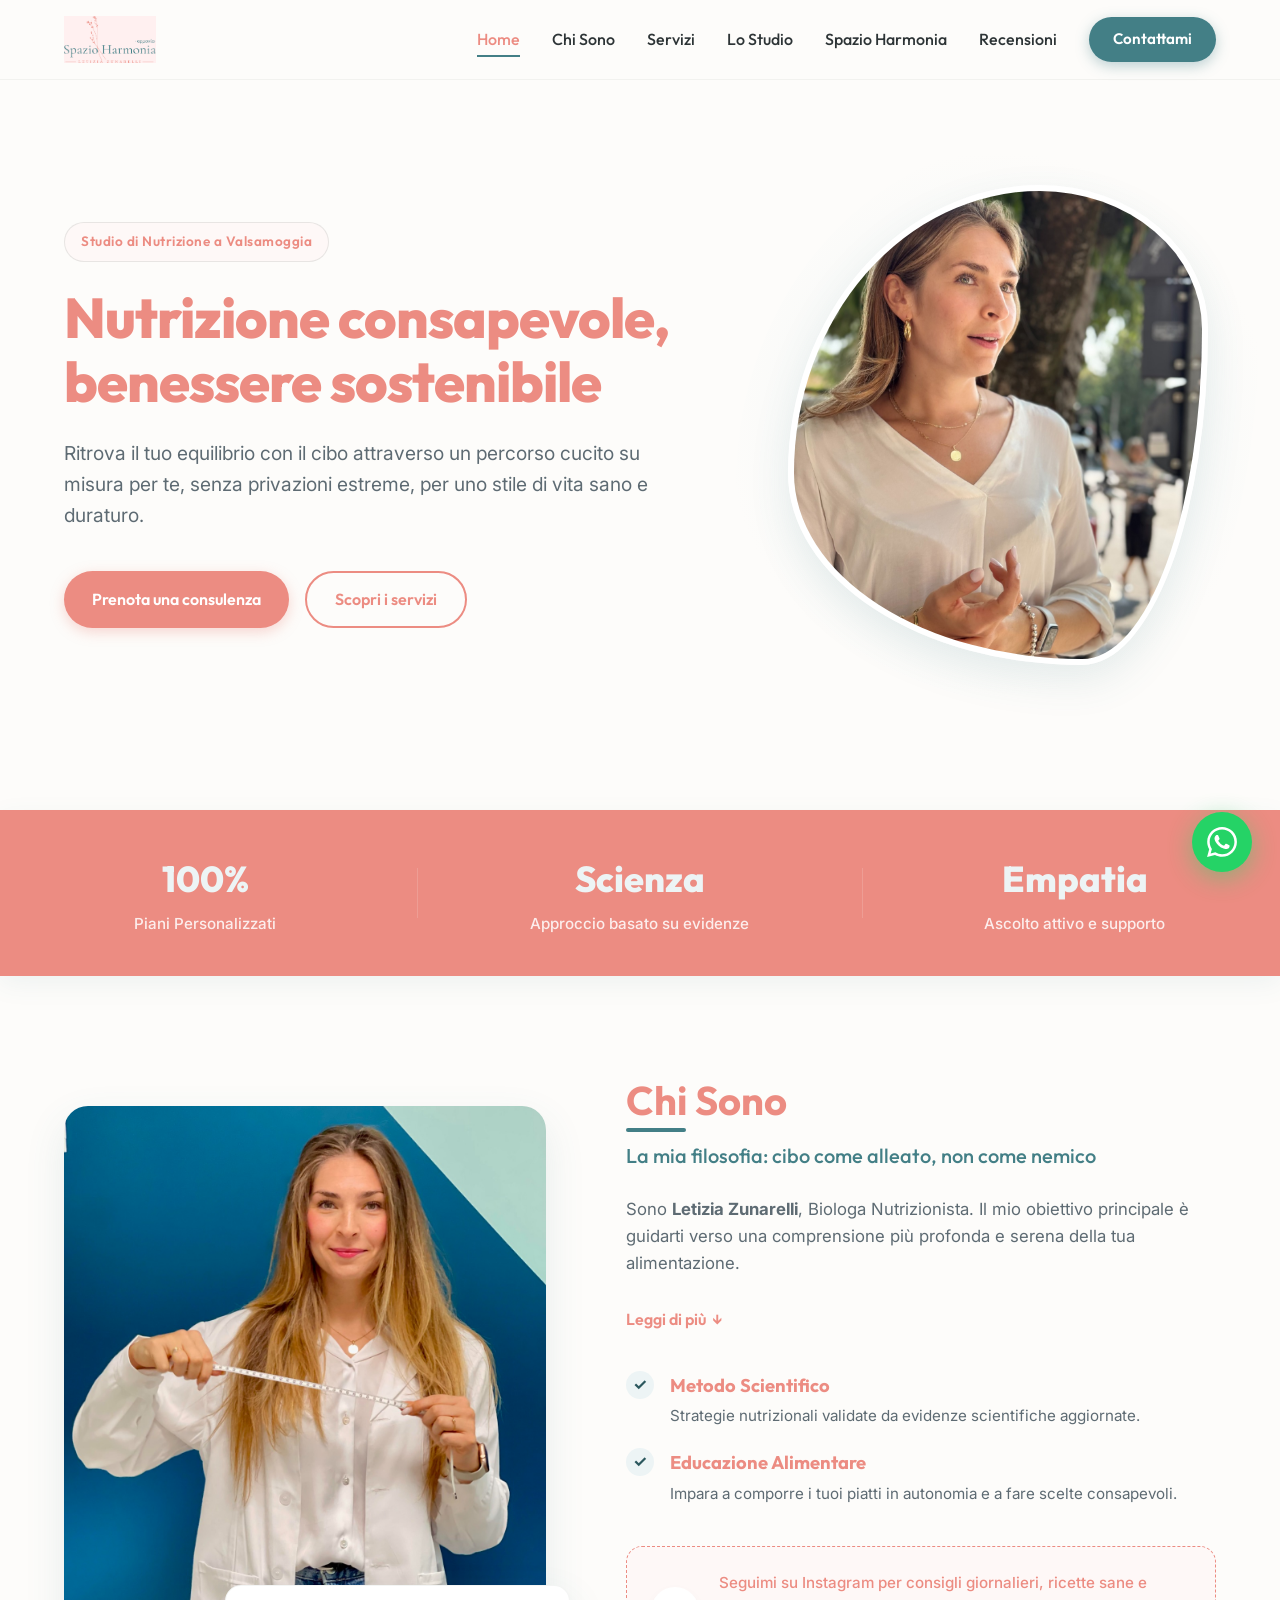
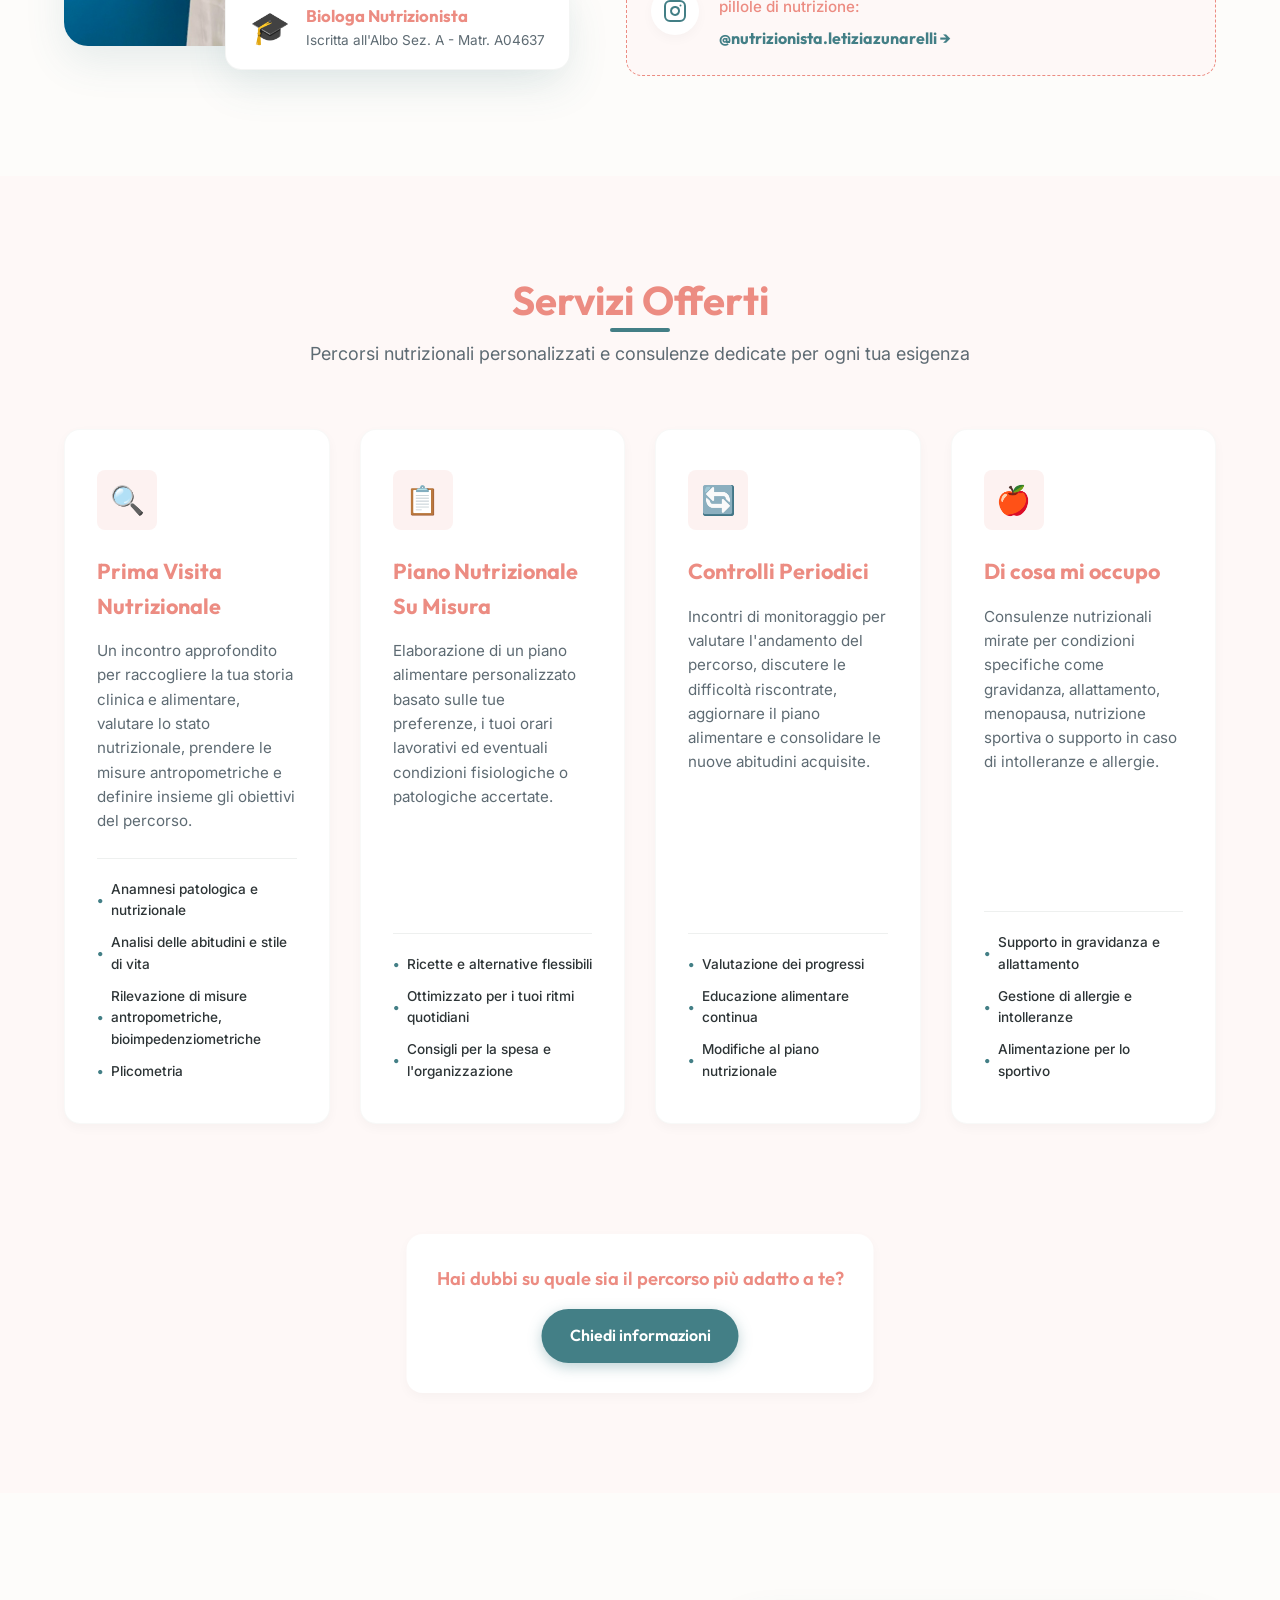
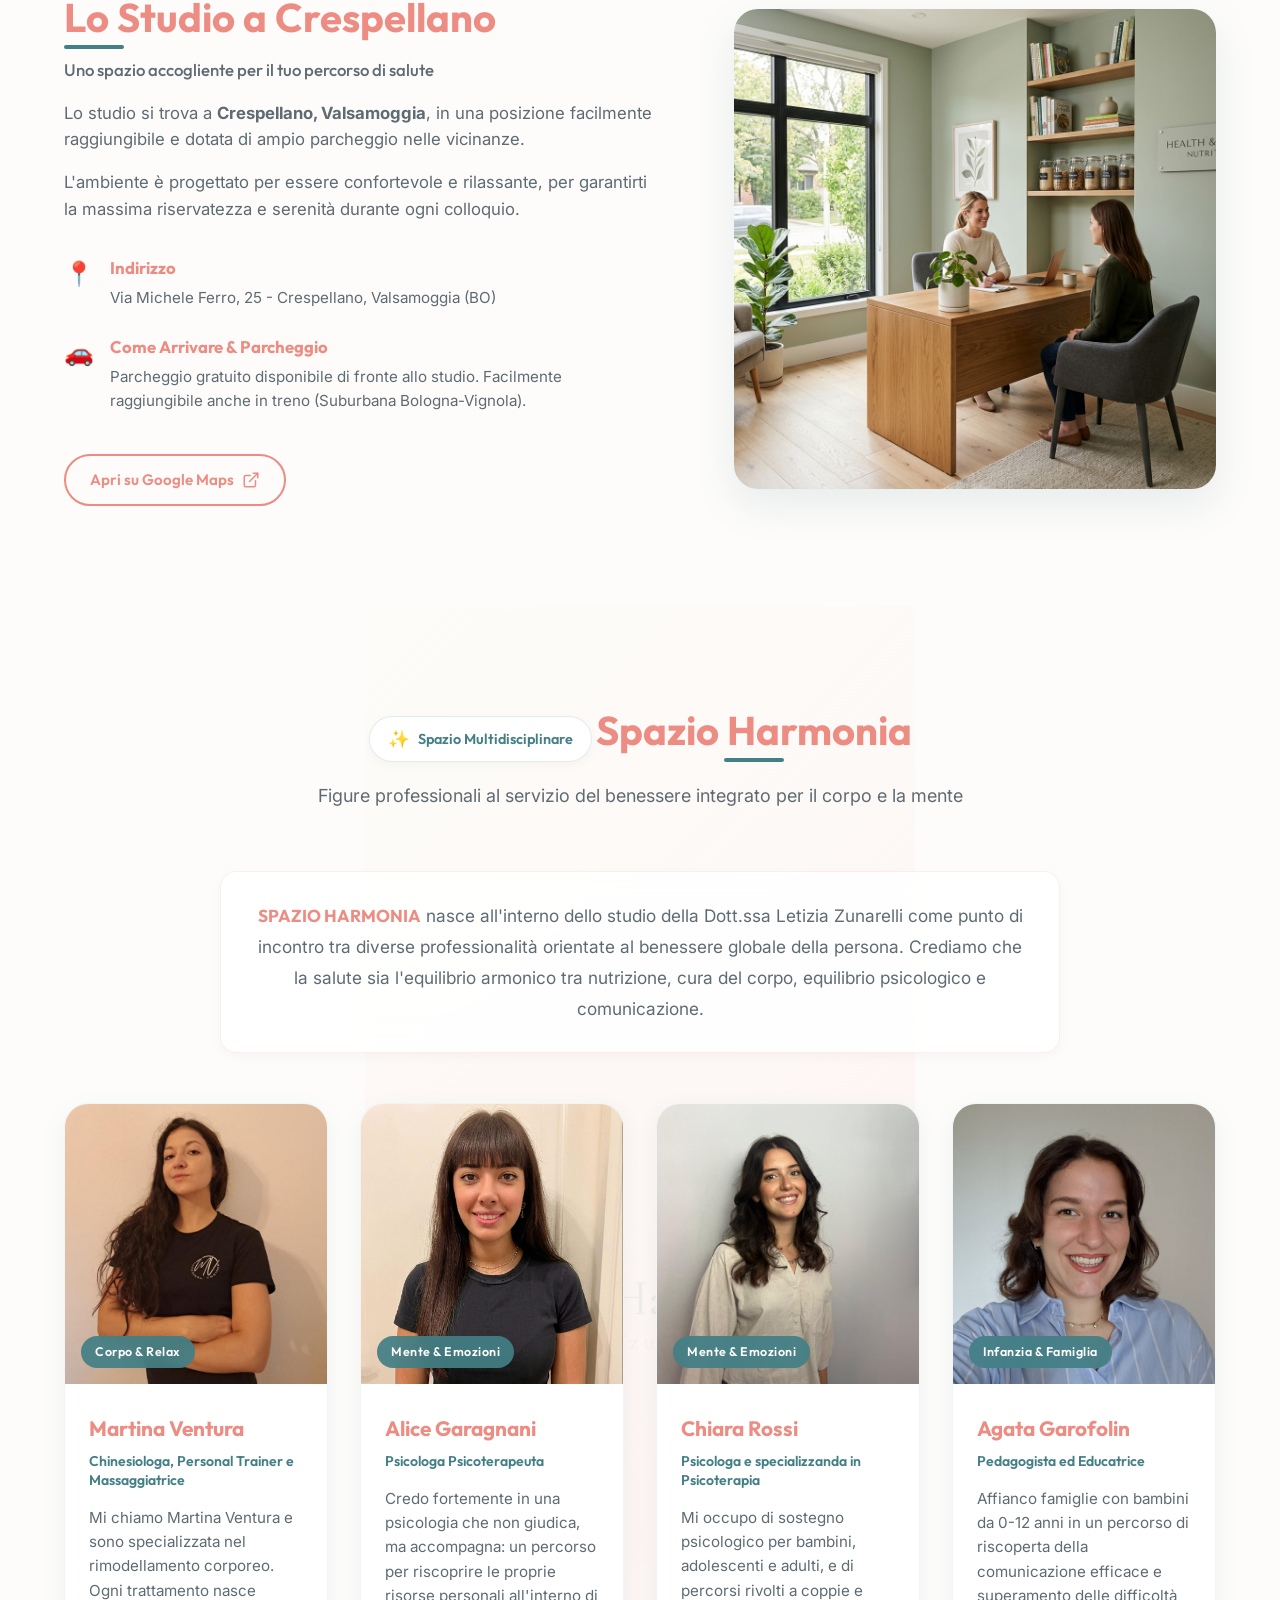
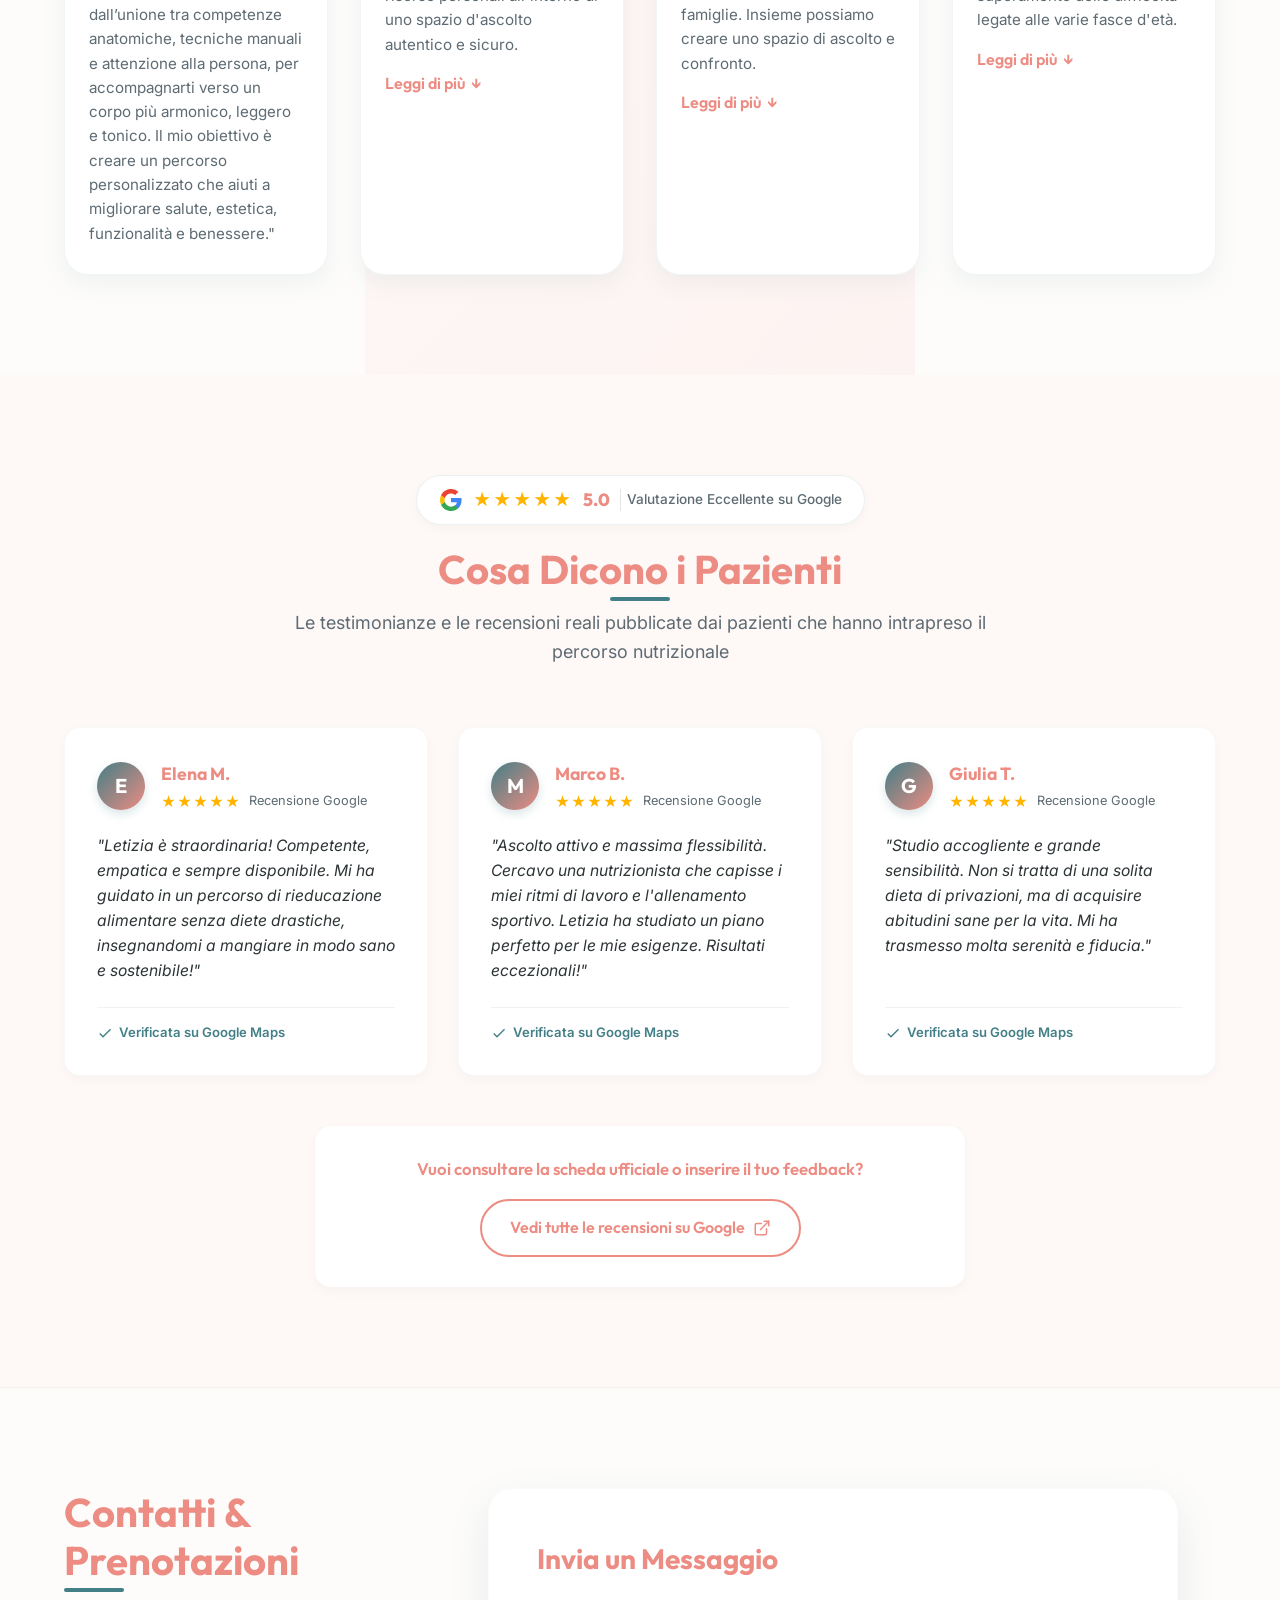
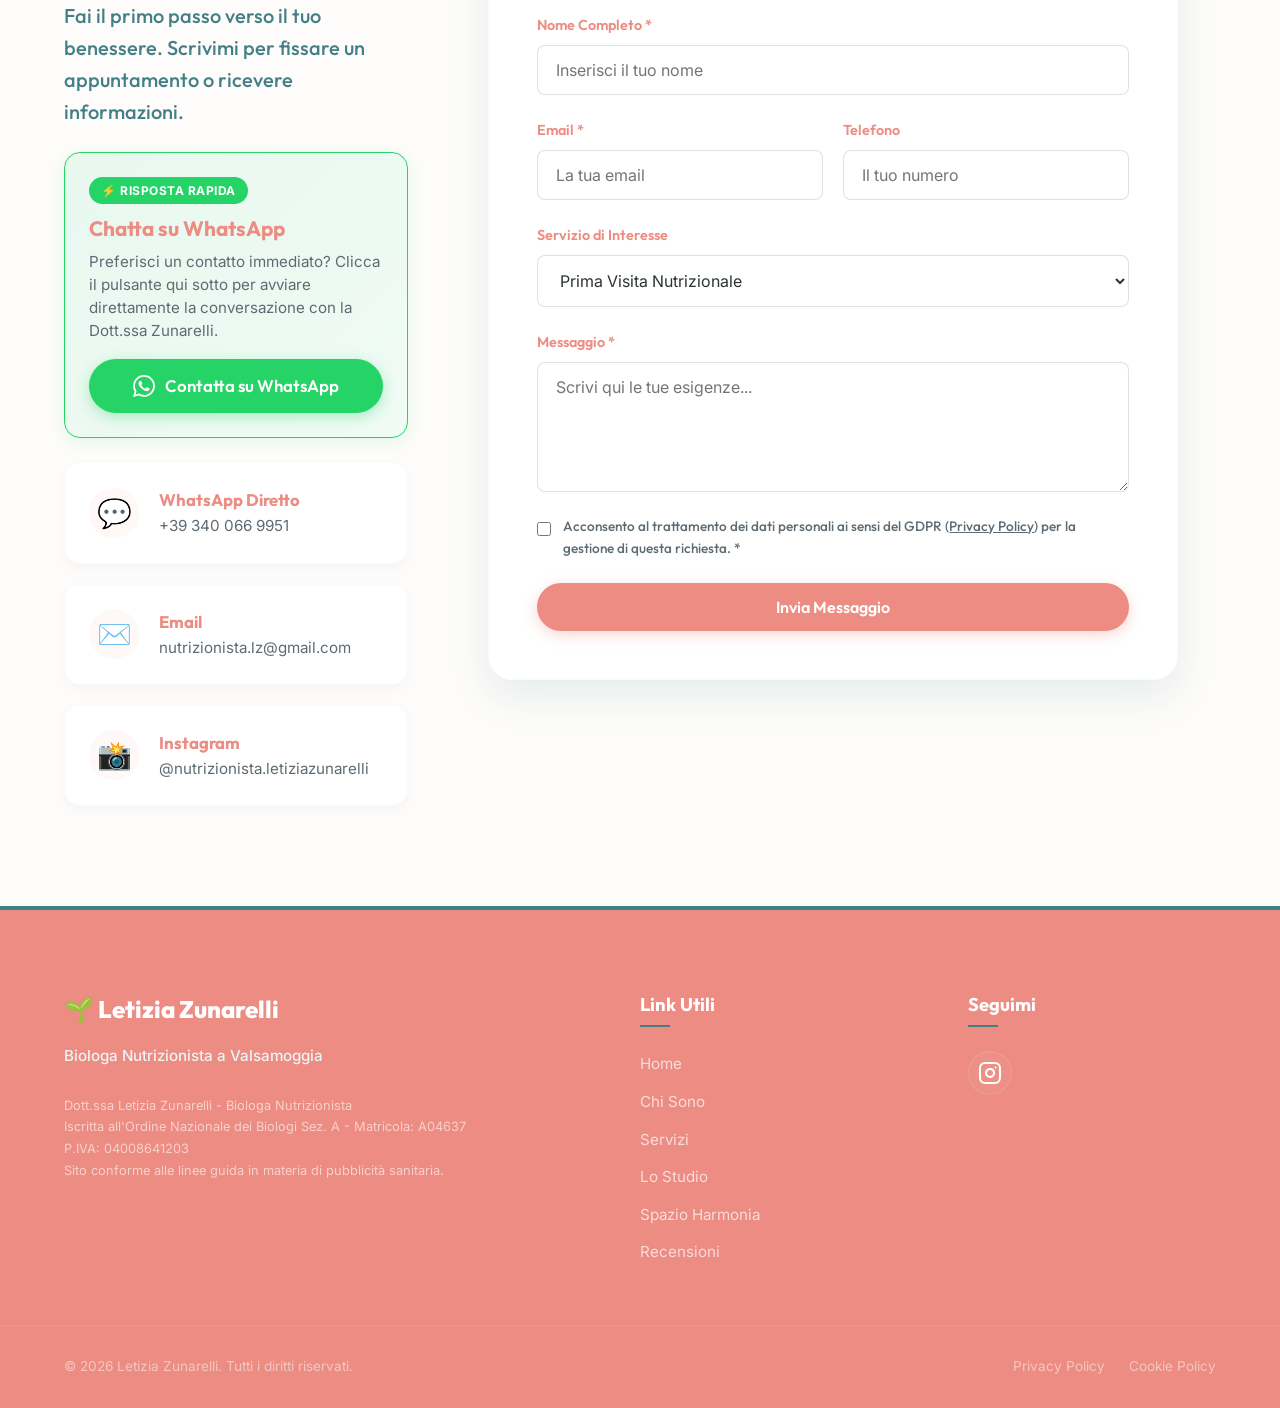
==== commit c58e3dd4: "Content: Add Chiara Rossi (Psicologa) & auto-fit grid" ====
--- a/index.html
+++ b/index.html
@@ -444,6 +444,38 @@
             </div>
           </div>
 
+          <!-- Psicologa 2 -->
+          <div class="harmonia-card">
+            <div class="harmonia-img-wrapper">
+              <img src="assets/psicologa.jpeg" alt="Chiara Rossi - Psicologa" class="harmonia-img">
+              <span class="harmonia-tag">Mente & Emozioni</span>
+            </div>
+            <div class="harmonia-card-content">
+              <h3 class="harmonia-name">Chiara Rossi</h3>
+              <span class="harmonia-role">Psicologa e specializzanda in Psicoterapia</span>
+              <div class="harmonia-bio">
+                <p>Mi occupo di sostegno psicologico per bambini, adolescenti e adulti, e di percorsi rivolti a coppie e famiglie. Insieme possiamo creare uno spazio di ascolto e confronto.</p>
+                <div class="read-more-content" id="chiara-more">
+                  <br>
+                  <p>In questo spazio potremo fermarci, comprendere ciò che si sta vivendo e trovare nuove risorse per affrontarlo. Mi dedico inoltre all’ambito della psicologia giuridica e alla valutazione dei Disturbi Specifici dell’Apprendimento (DSA).</p>
+                  <br>
+                  <p><strong>I miei servizi:</strong></p>
+                  <ul style="padding-left: 16px; list-style-type: disc; margin-bottom: 12px; margin-top: 8px;">
+                    <li>Sostegno psicologico per bambini, adolescenti e adulti</li>
+                    <li>Percorsi per coppie, famiglie e contesti ad alta conflittualità</li>
+                    <li>Consulenza tecnica in ambito giuridico (CTP)</li>
+                    <li>Valutazioni Disturbi Specifici dell’Apprendimento (DSA)</li>
+                  </ul>
+                  <br>
+                  <p><strong>Come prenotare:</strong></p>
+                  <p>📞 <a href="tel:+393274319145" style="text-decoration: underline; color: var(--primary);">327 431 9145</a></p>
+                  <p>✉️ <a href="mailto:chiararossi.psicologa@gmail.com" style="text-decoration: underline; color: var(--primary);">chiararossi.psicologa@gmail.com</a></p>
+                </div>
+                <button class="btn-read-more" aria-controls="chiara-more">Leggi di più <span class="arrow-down">↓</span></button>
+              </div>
+            </div>
+          </div>
+
           <!-- Pedagogista -->
           <div class="harmonia-card">
             <div class="harmonia-img-wrapper">
--- a/style.css
+++ b/style.css
@@ -1649,7 +1649,7 @@
 
 .harmonia-grid {
   display: grid;
-  grid-template-columns: repeat(3, 1fr);
+  grid-template-columns: repeat(auto-fit, minmax(260px, 1fr));
   gap: 32px;
 }
 
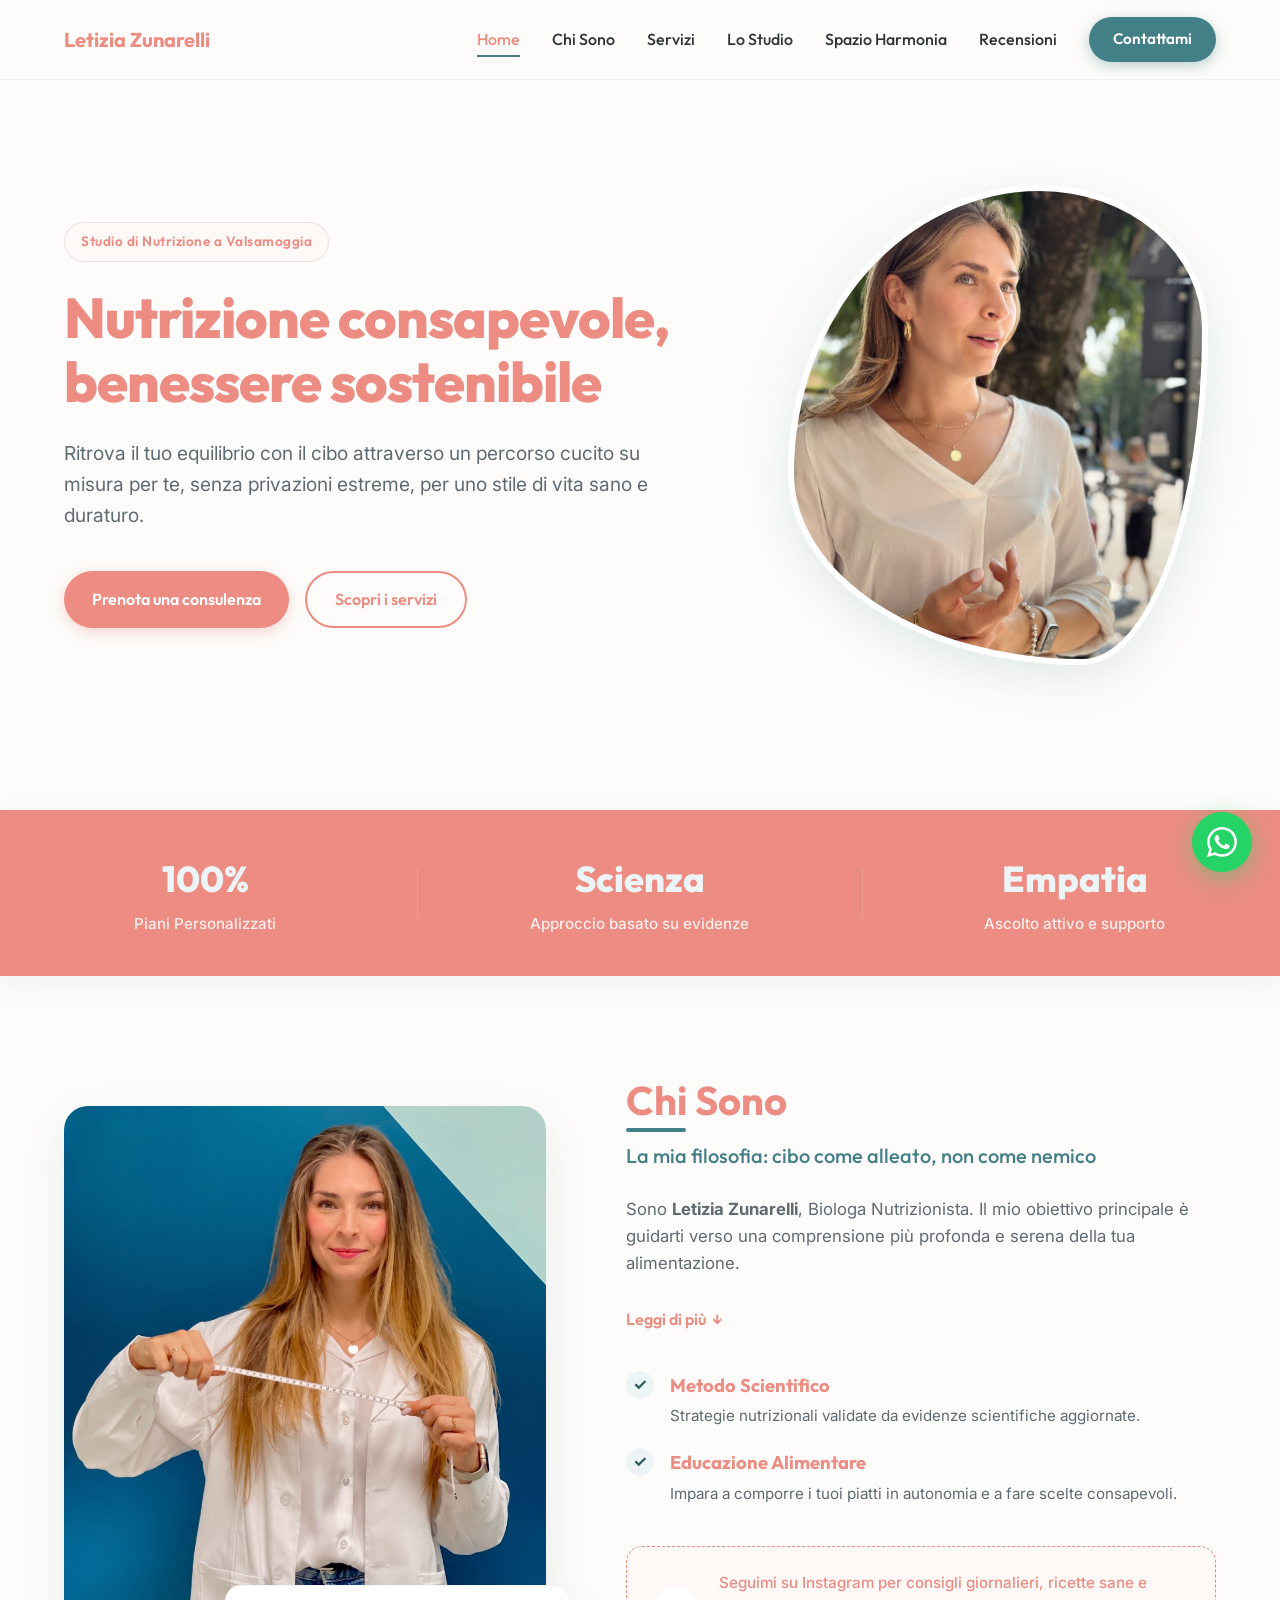
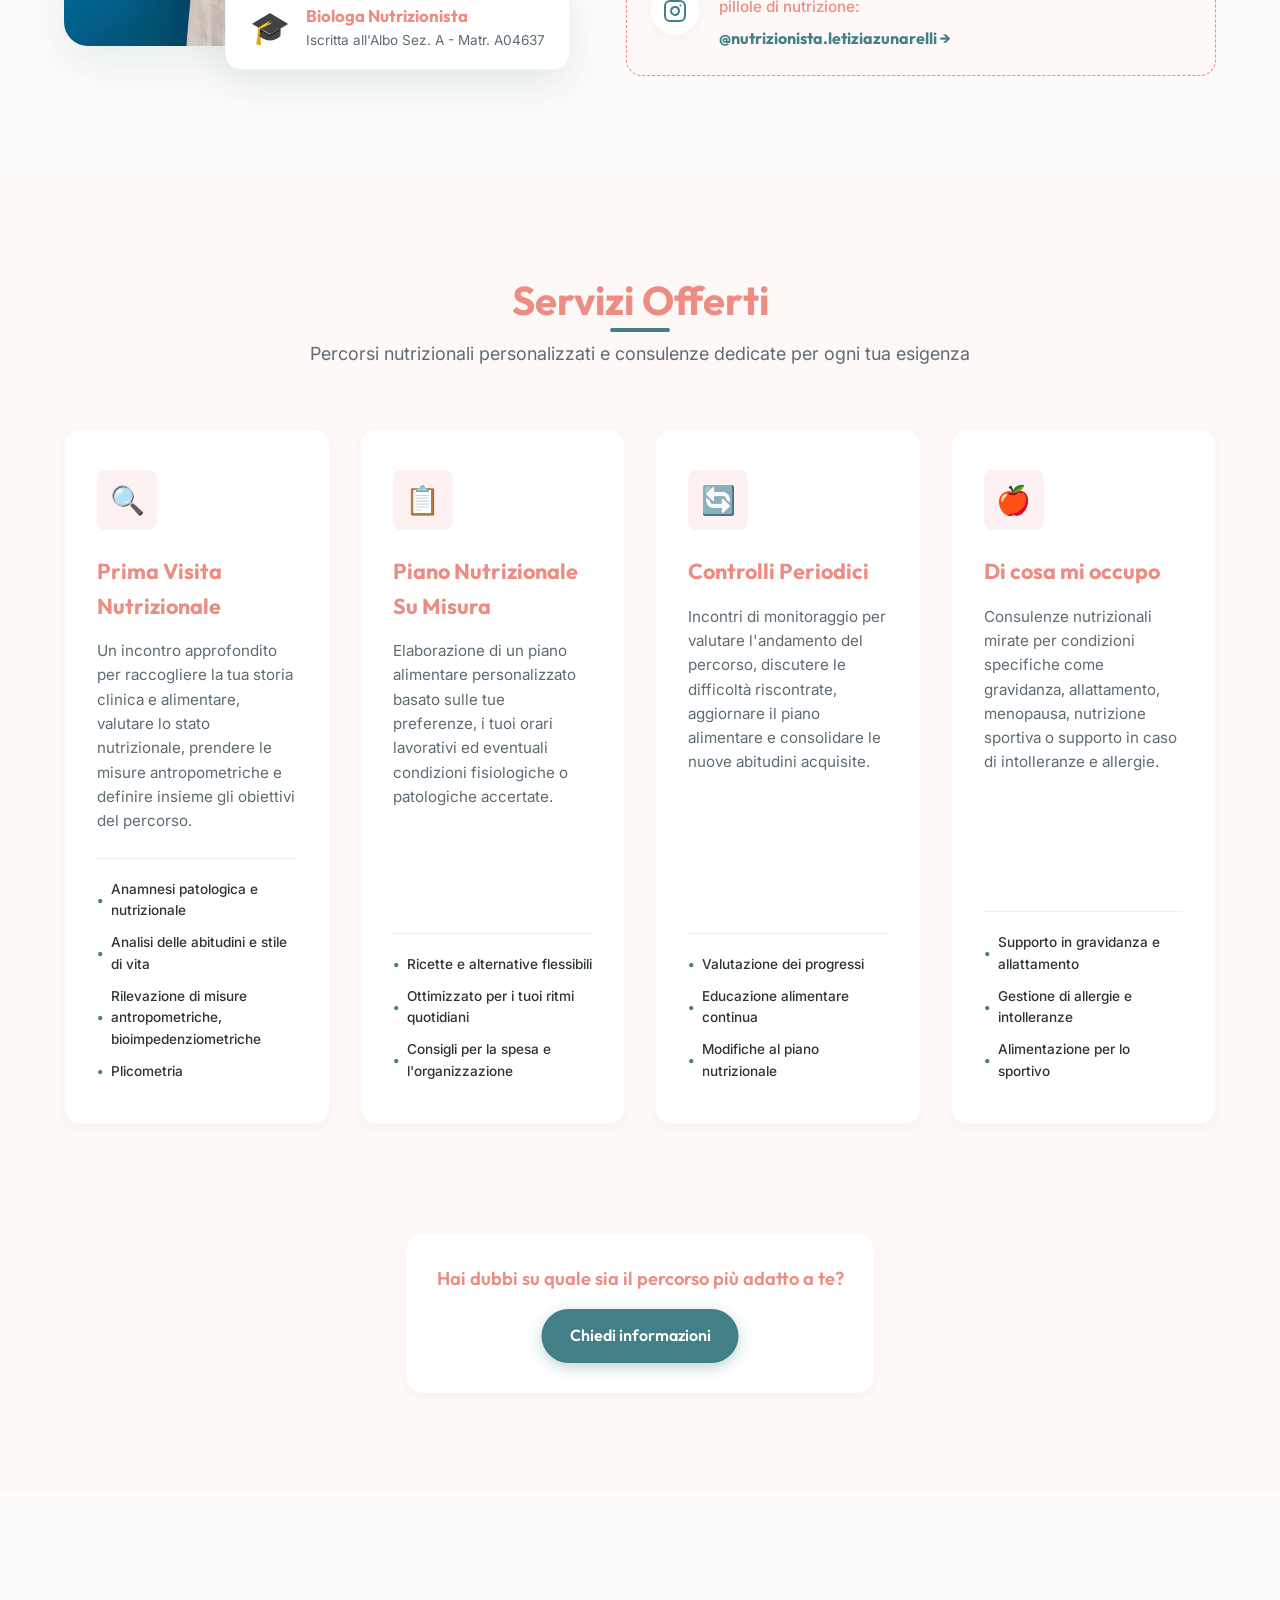
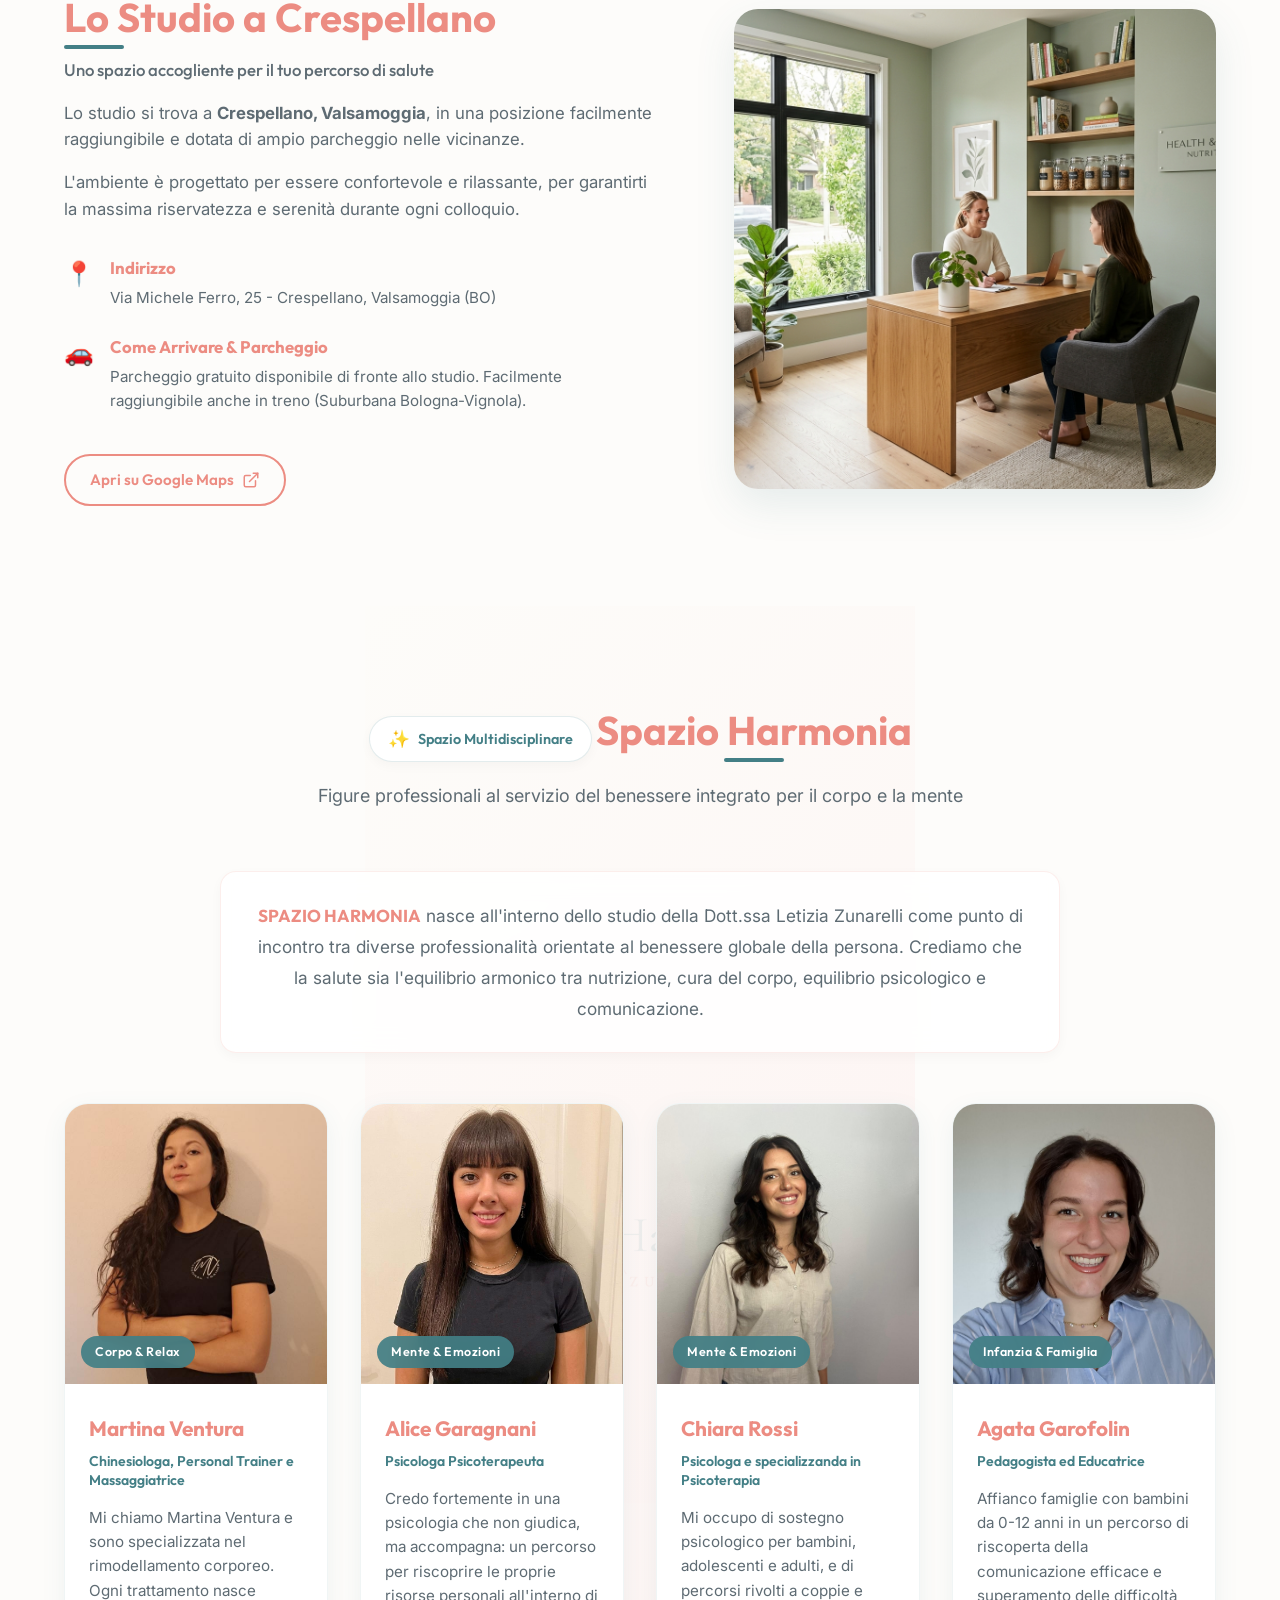
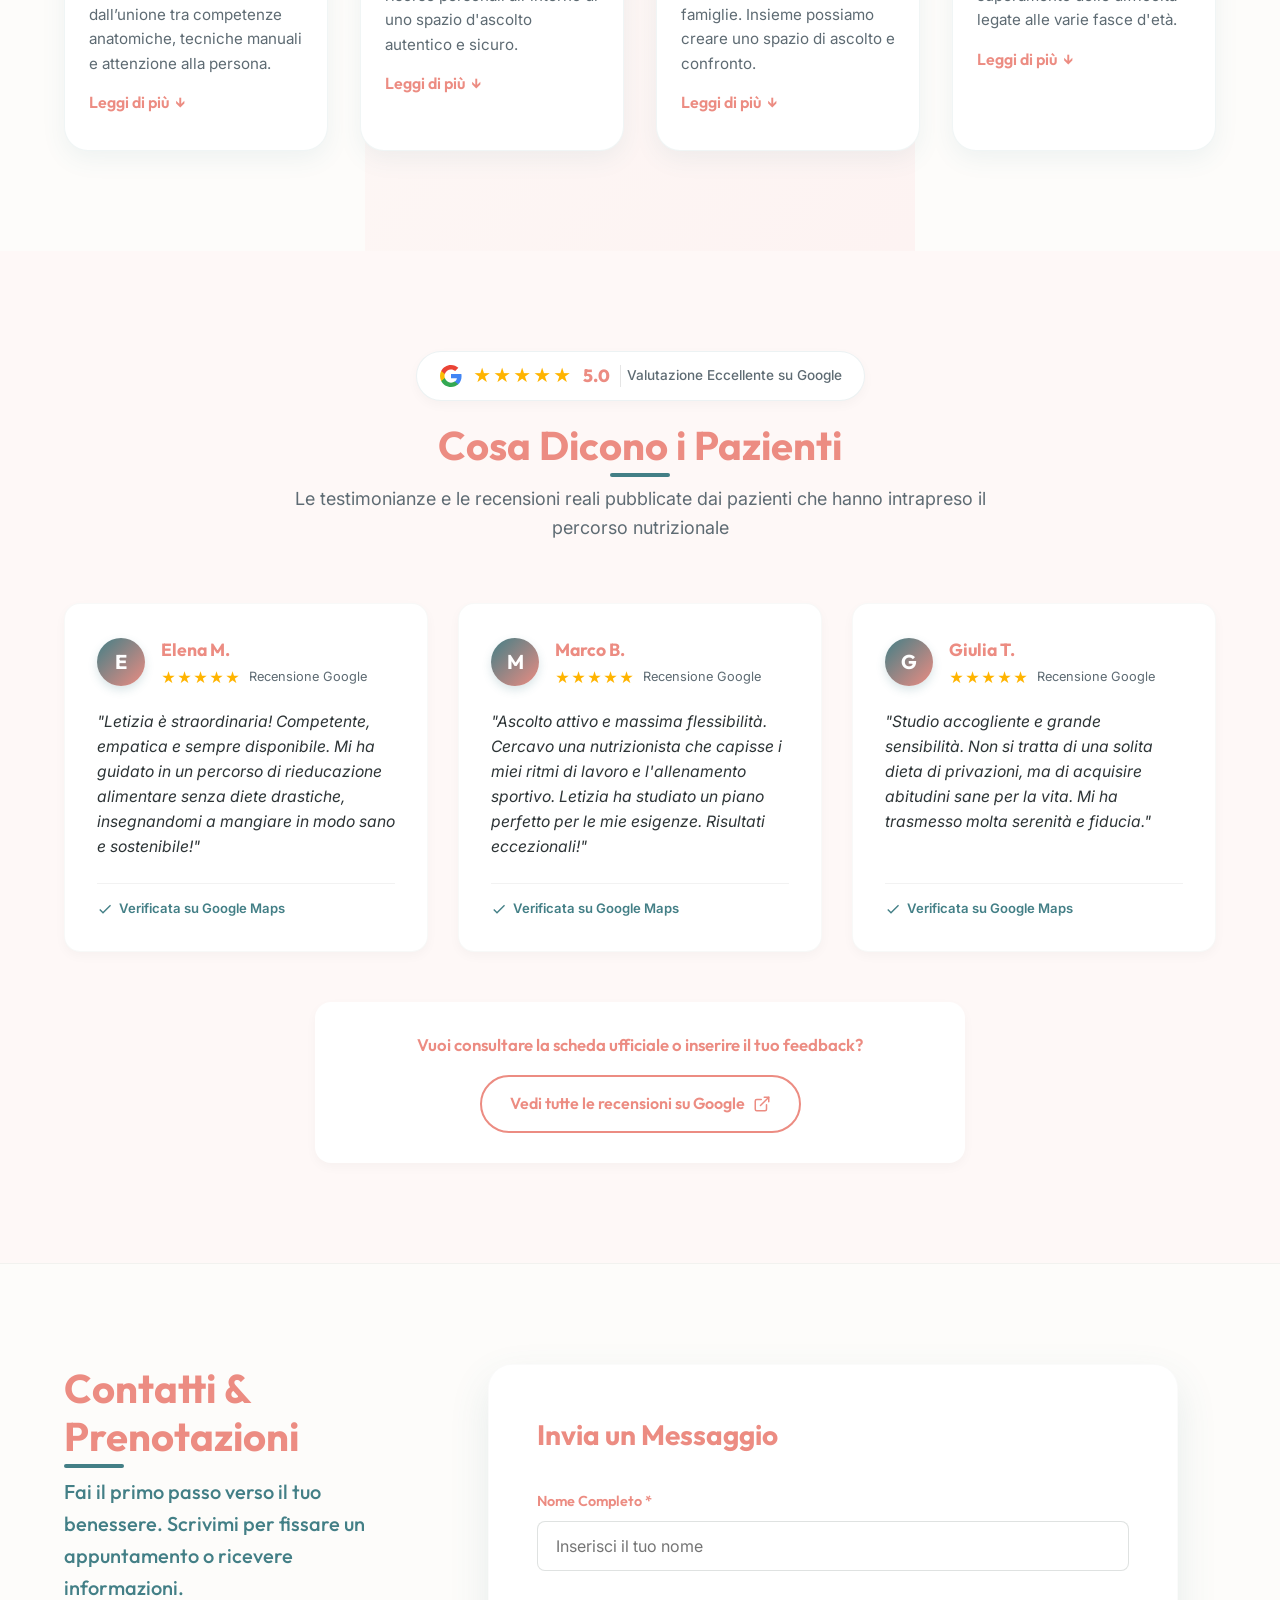
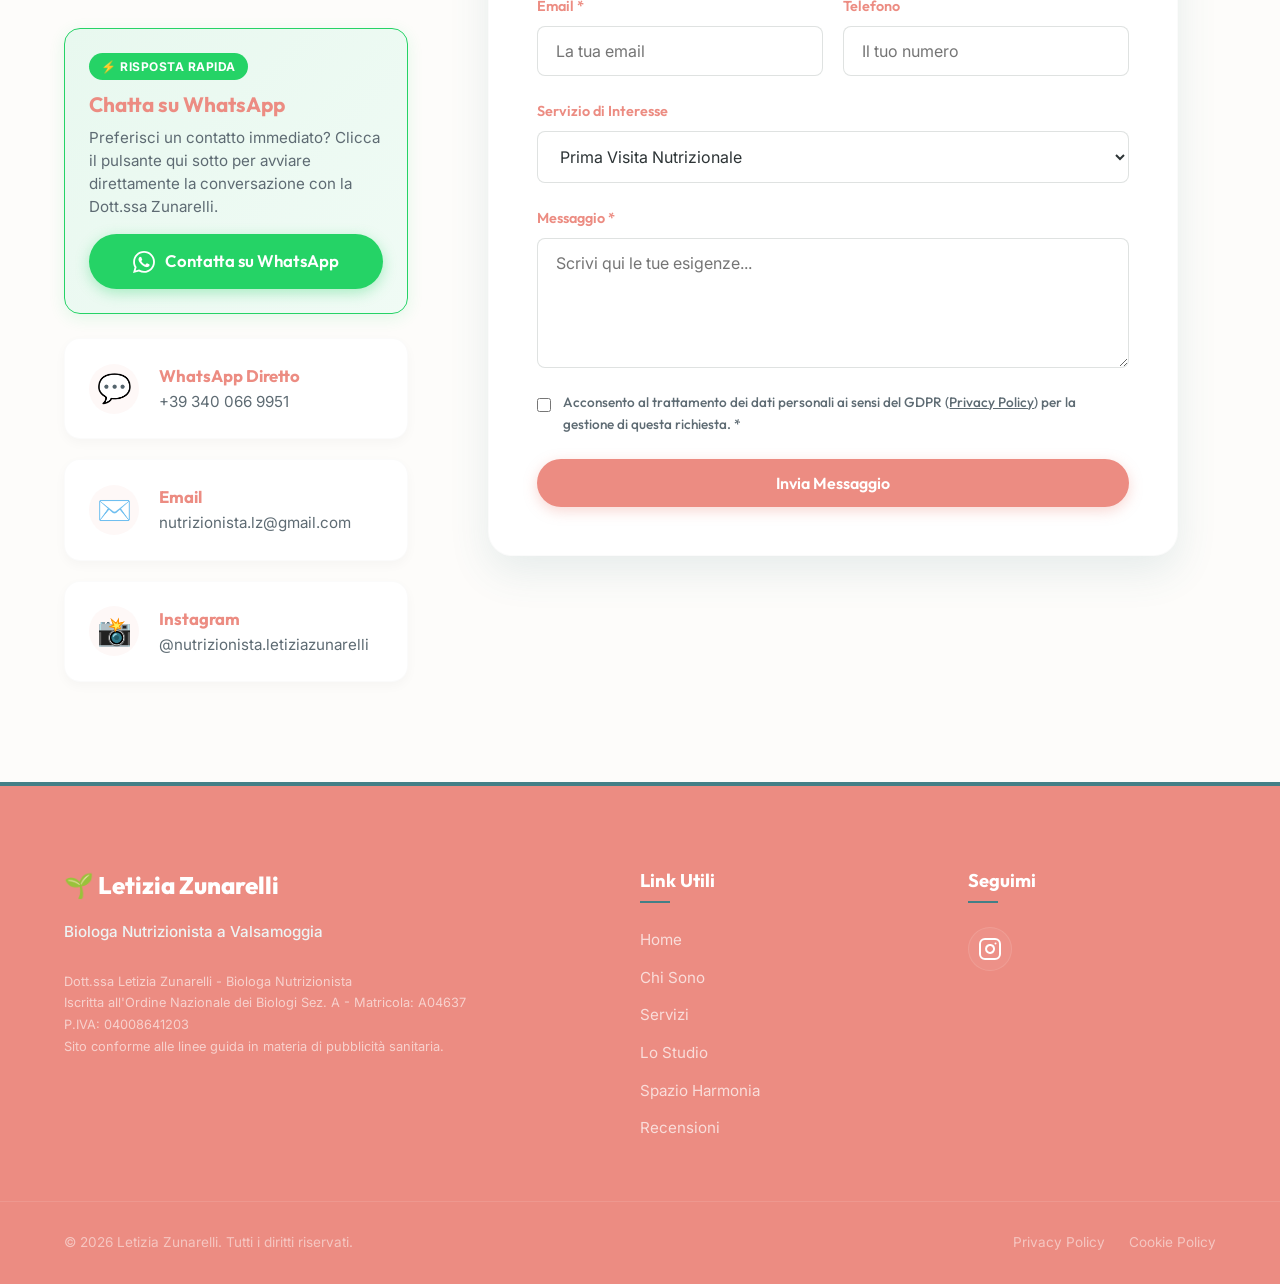
==== commit 9607e380: "Content: Remove logo, update profile photo, add Martina contacts" ====
--- a/index.html
+++ b/index.html
@@ -97,7 +97,7 @@
   <header class="main-header">
     <div class="container header-container">
       <a href="#home" class="logo">
-        <img src="assets/logo-official.png" alt="Letizia Zunarelli Biologa Nutrizionista" class="logo-img">
+        <span style="font-family: var(--font-title); font-size: 1.25rem; font-weight: 700; color: var(--primary);">Letizia Zunarelli</span>
       </a>
 
       <!-- Desktop Navigation -->
@@ -404,9 +404,18 @@
             <div class="harmonia-card-content">
               <h3 class="harmonia-name">Martina Ventura</h3>
               <span class="harmonia-role">Chinesiologa, Personal Trainer e Massaggiatrice</span>
-              <p class="harmonia-bio">
-                Mi chiamo Martina Ventura e sono specializzata nel rimodellamento corporeo. Ogni trattamento nasce dall’unione tra competenze anatomiche, tecniche manuali e attenzione alla persona, per accompagnarti verso un corpo più armonico, leggero e tonico. Il mio obiettivo è creare un percorso personalizzato che aiuti a migliorare salute, estetica, funzionalità e benessere."
-              </p>
+              <div class="harmonia-bio">
+                <p>Mi chiamo Martina Ventura e sono specializzata nel rimodellamento corporeo. Ogni trattamento nasce dall’unione tra competenze anatomiche, tecniche manuali e attenzione alla persona.</p>
+                <div class="read-more-content" id="martina-more">
+                  <br>
+                  <p>Il mio obiettivo è accompagnarti verso un corpo più armonico, leggero e tonico, creando un percorso personalizzato che aiuti a migliorare salute, estetica, funzionalità e benessere.</p>
+                  <br>
+                  <p><strong>Come prenotare:</strong></p>
+                  <p>📞 <a href="tel:+393382164862" style="text-decoration: underline; color: var(--primary);">338 216 4862</a></p>
+                  <p>✉️ <a href="mailto:martinaventurapt@gmail.com" style="text-decoration: underline; color: var(--primary);">martinaventurapt@gmail.com</a></p>
+                </div>
+                <button class="btn-read-more" aria-controls="martina-more">Leggi di più <span class="arrow-down">↓</span></button>
+              </div>
             </div>
           </div>
 
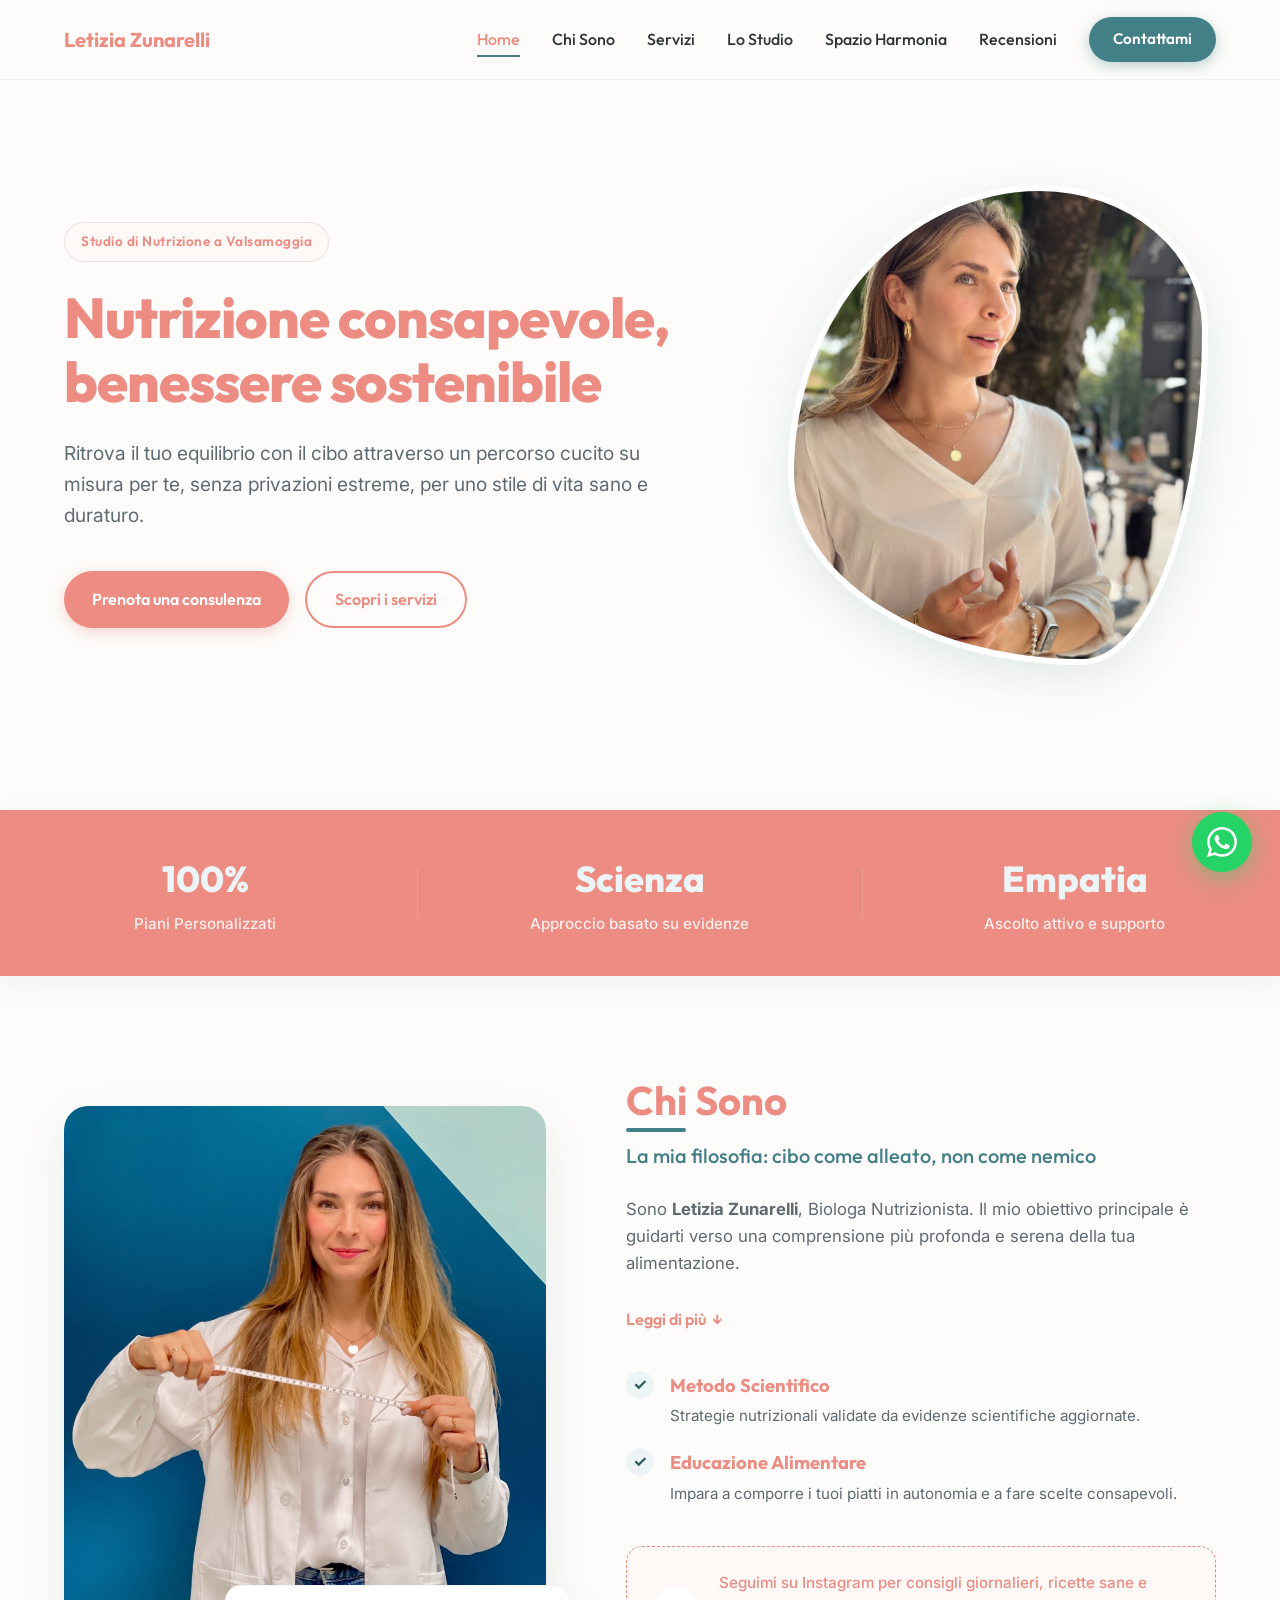
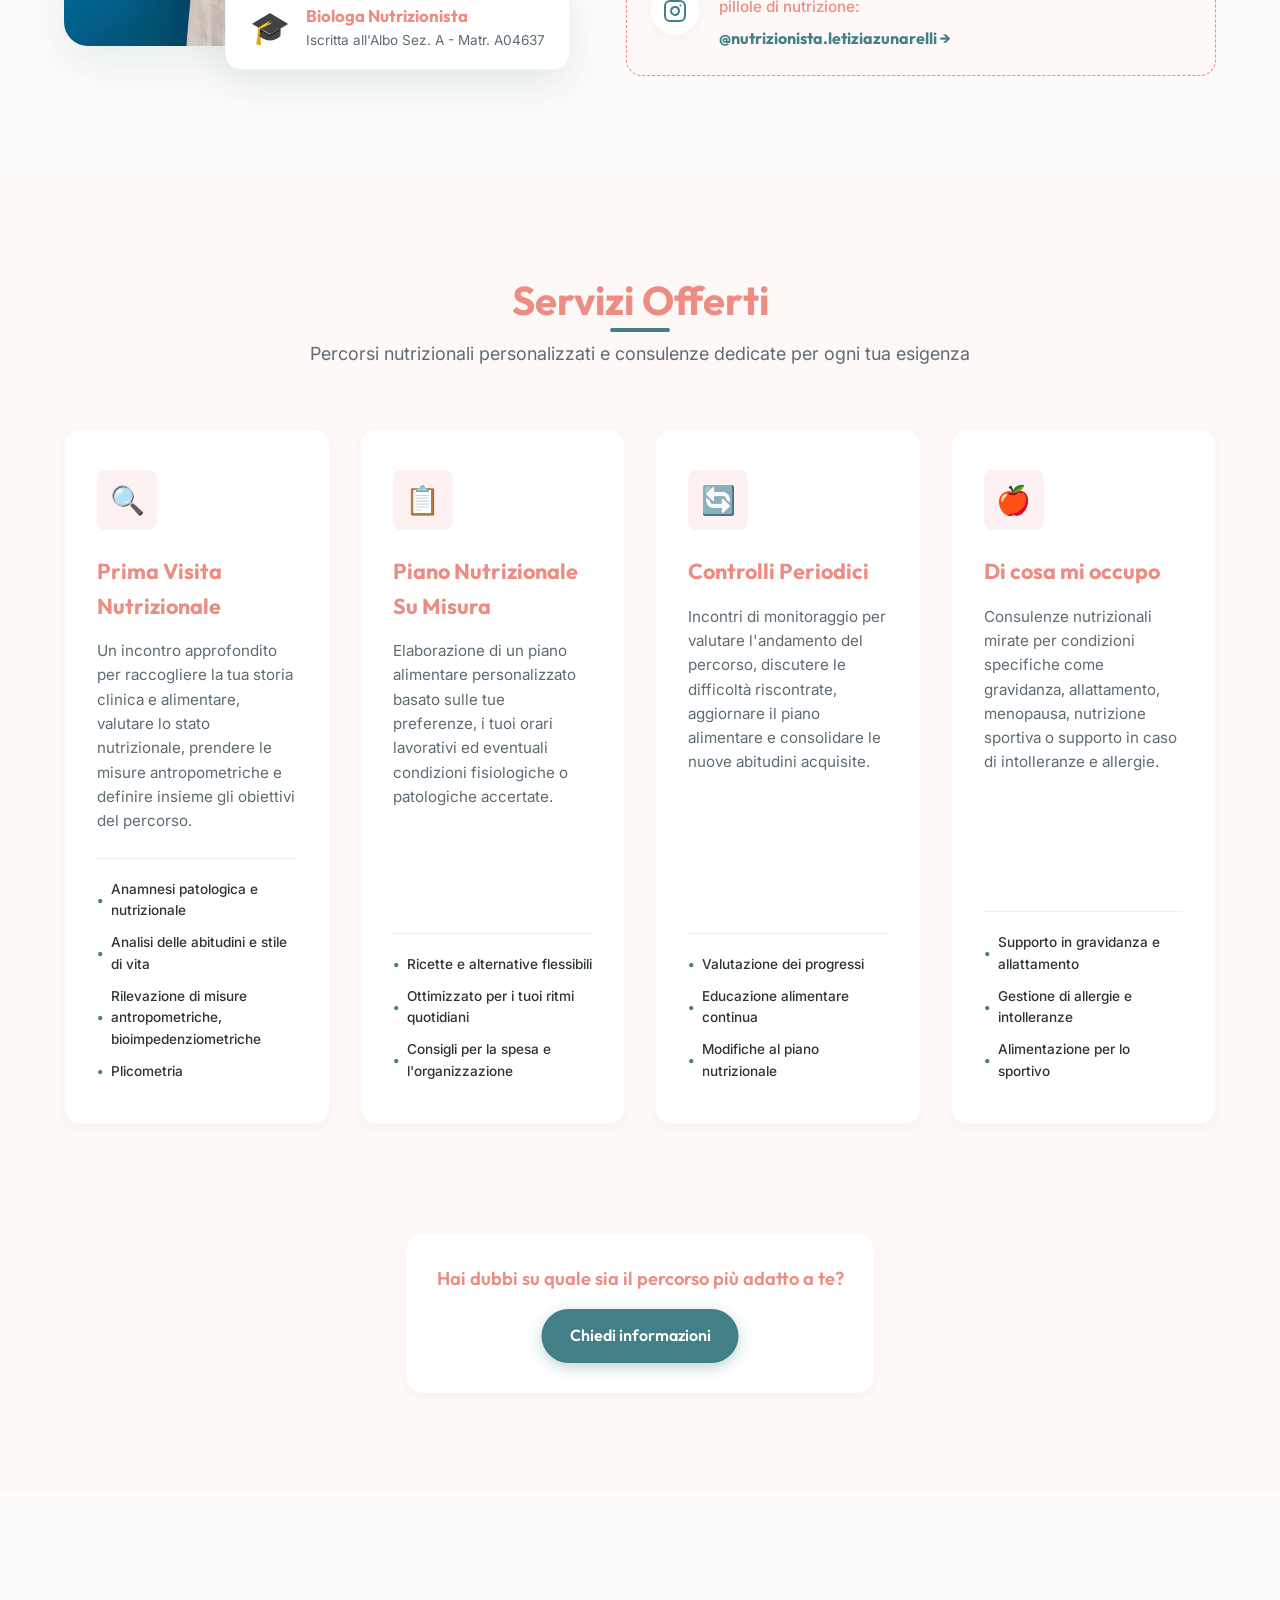
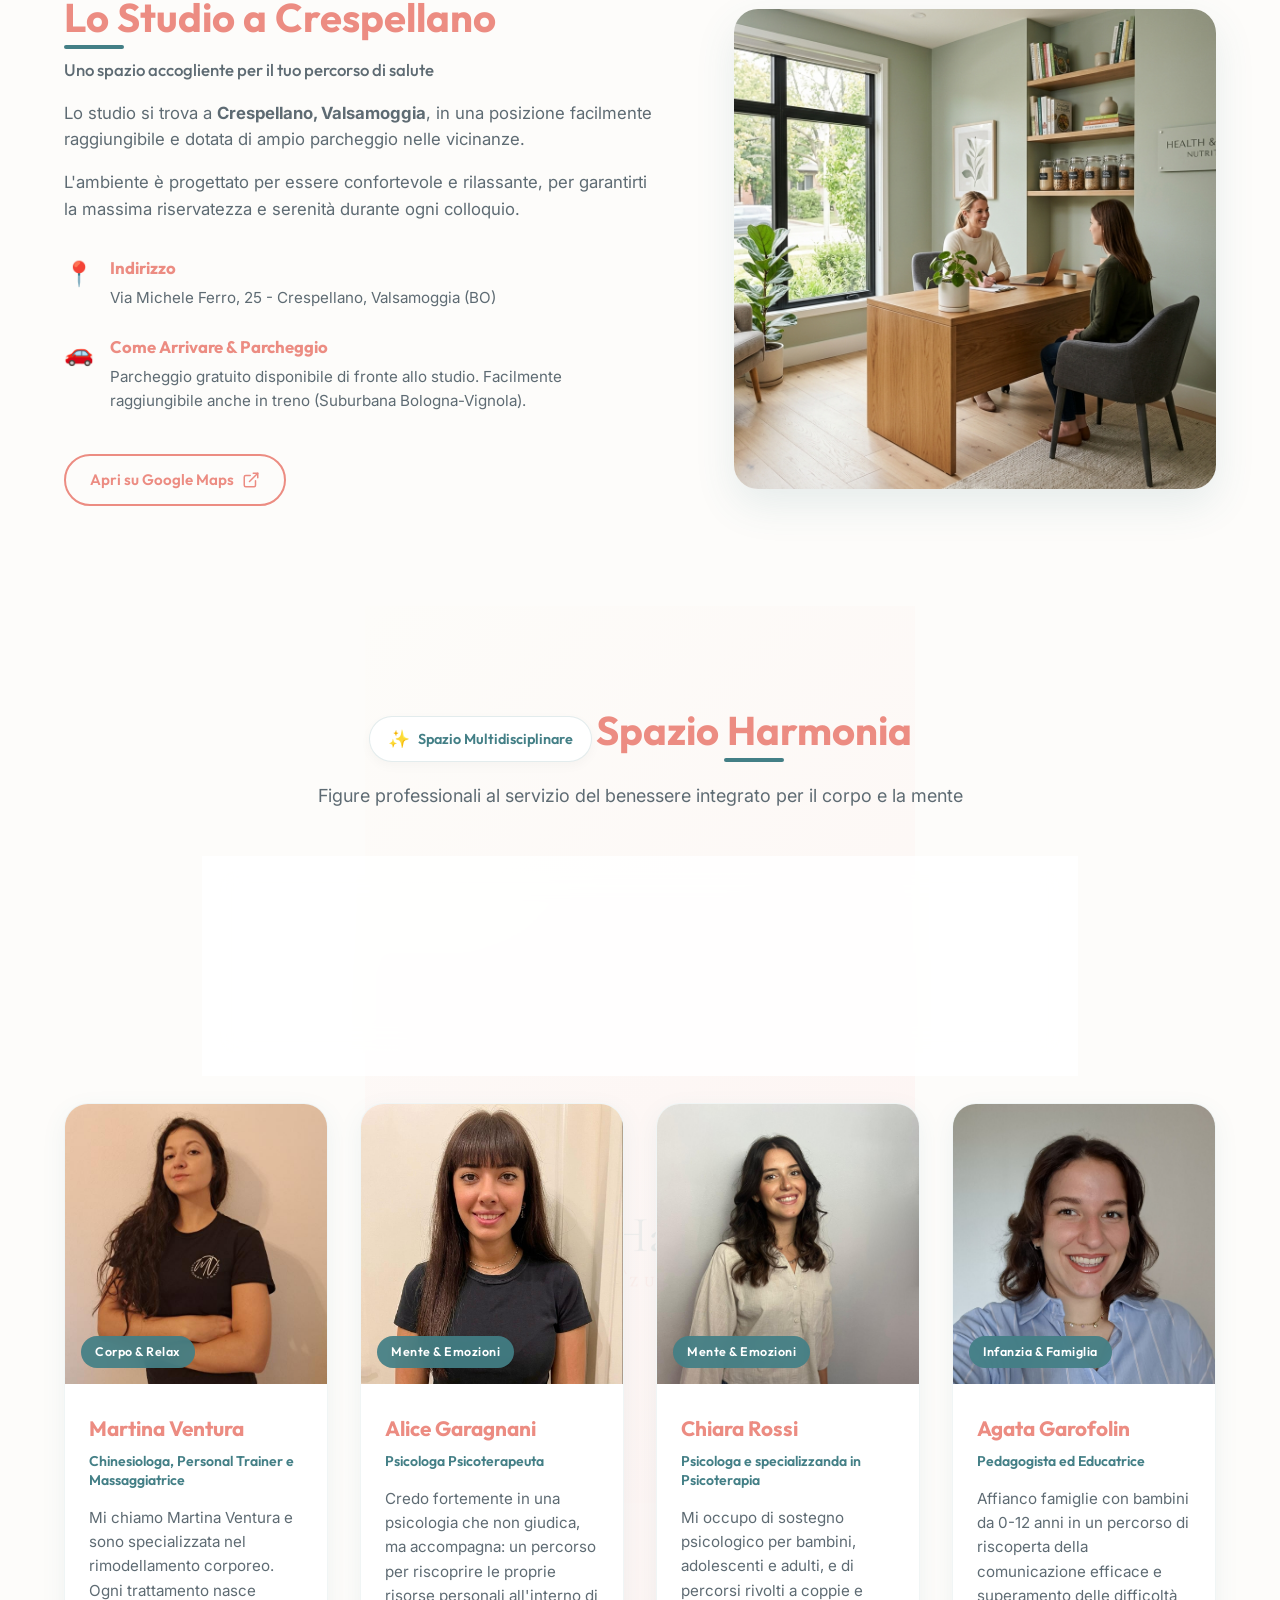
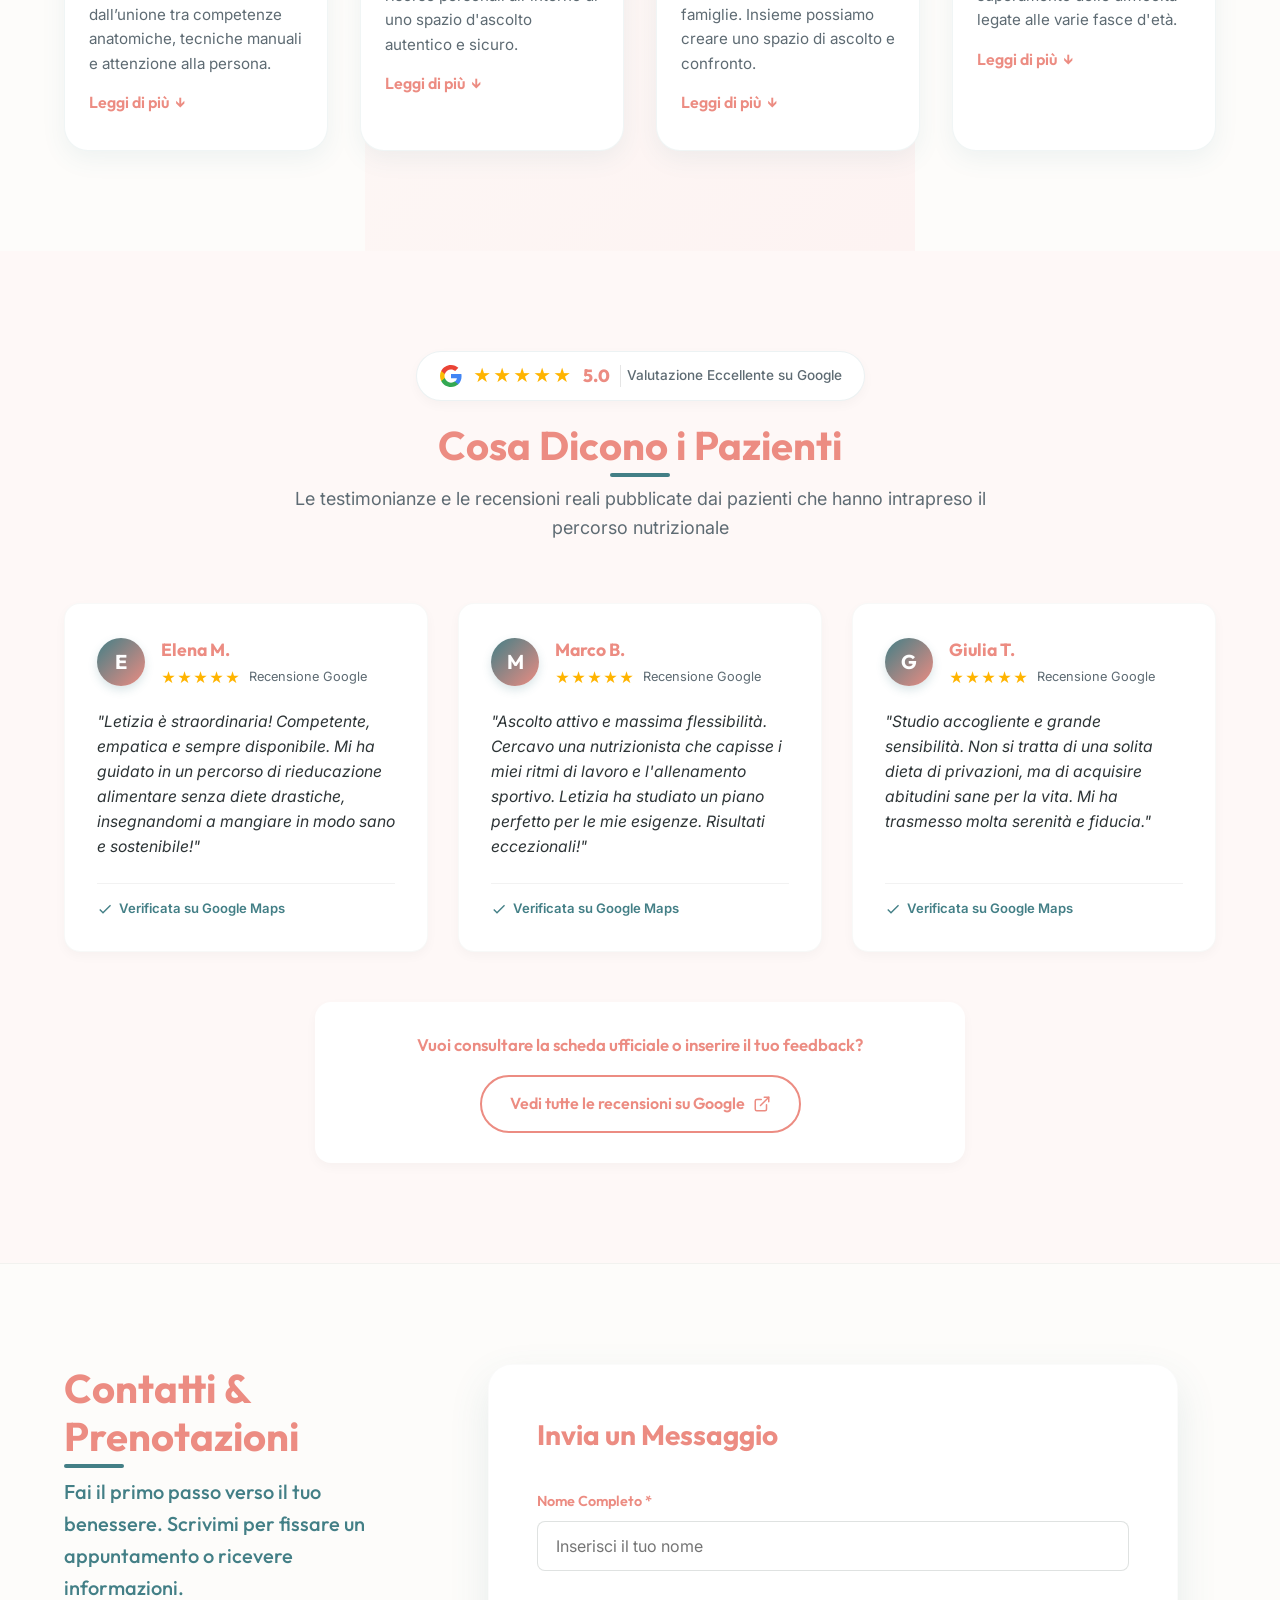
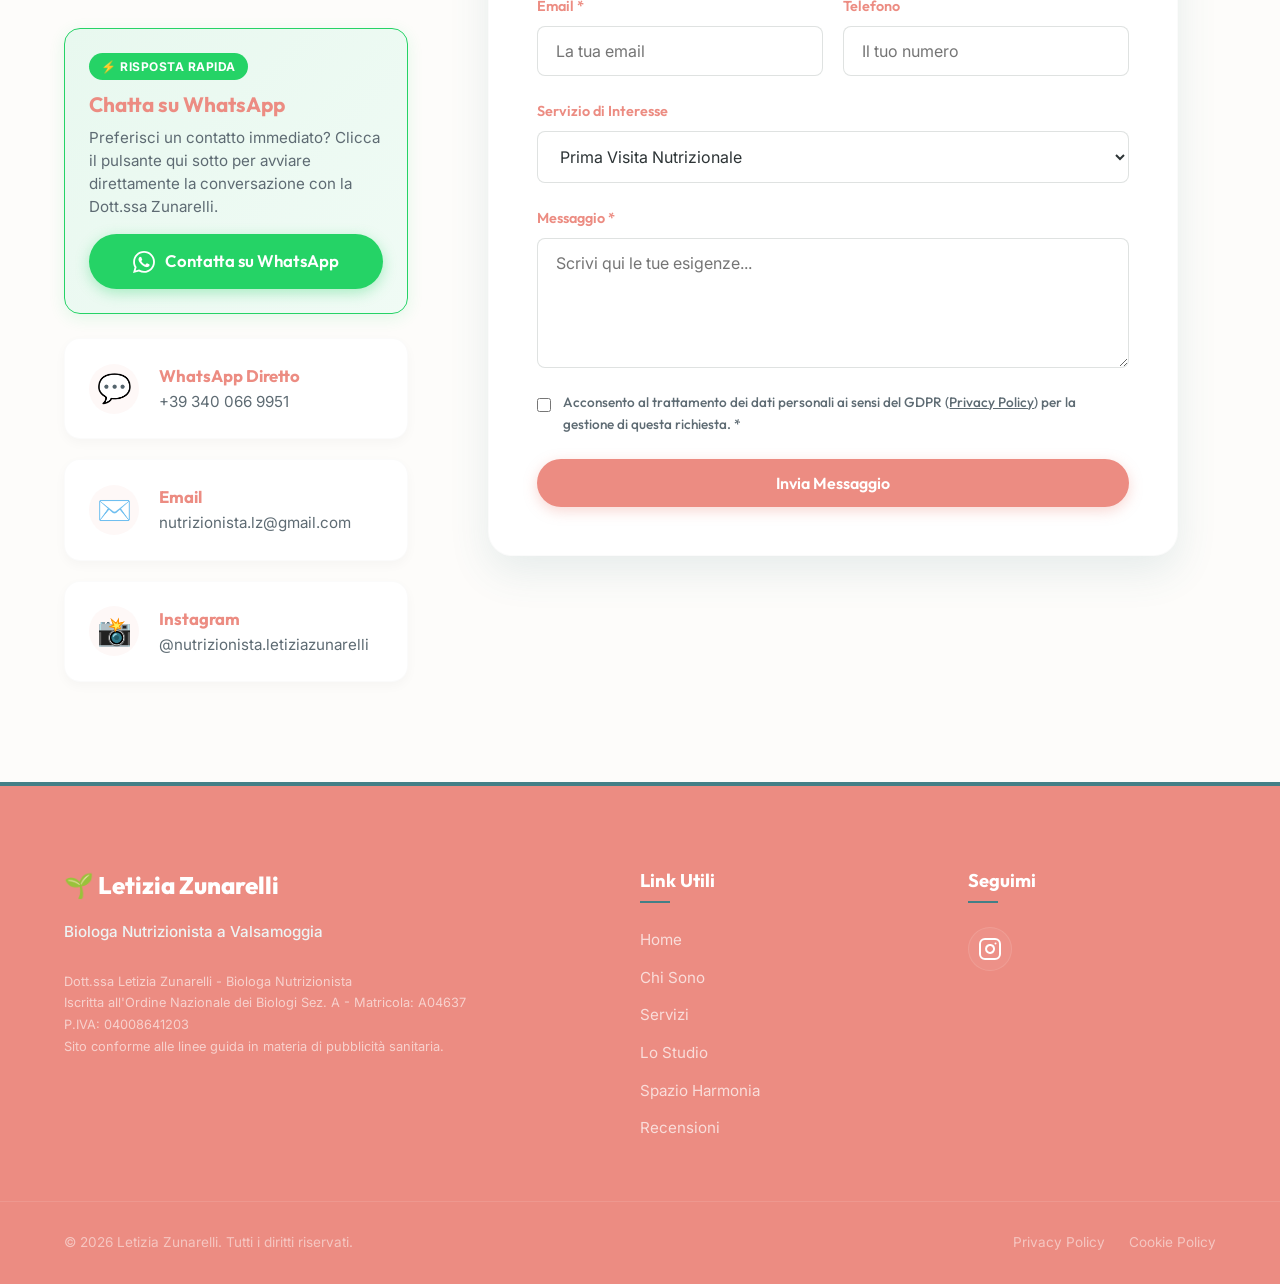
==== commit 4ee7f6f1: "SEO: Add Google Analytics 4 tracking code (G-X2X7S9G6CB)" ====
--- a/index.html
+++ b/index.html
@@ -2,6 +2,16 @@
 <html lang="it">
 
 <head>
+  <!-- Google tag (gtag.js) -->
+  <script async src="https://www.googletagmanager.com/gtag/js?id=G-X2X7S9G6CB"></script>
+  <script>
+    window.dataLayer = window.dataLayer || [];
+    function gtag(){dataLayer.push(arguments);}
+    gtag('js', new Date());
+
+    gtag('config', 'G-X2X7S9G6CB');
+  </script>
+  
   <meta charset="UTF-8">
   <meta name="viewport" content="width=device-width, initial-scale=1.0">
   <title>Letizia Zunarelli | Biologa Nutrizionista a Crespellano Valsamoggia</title>
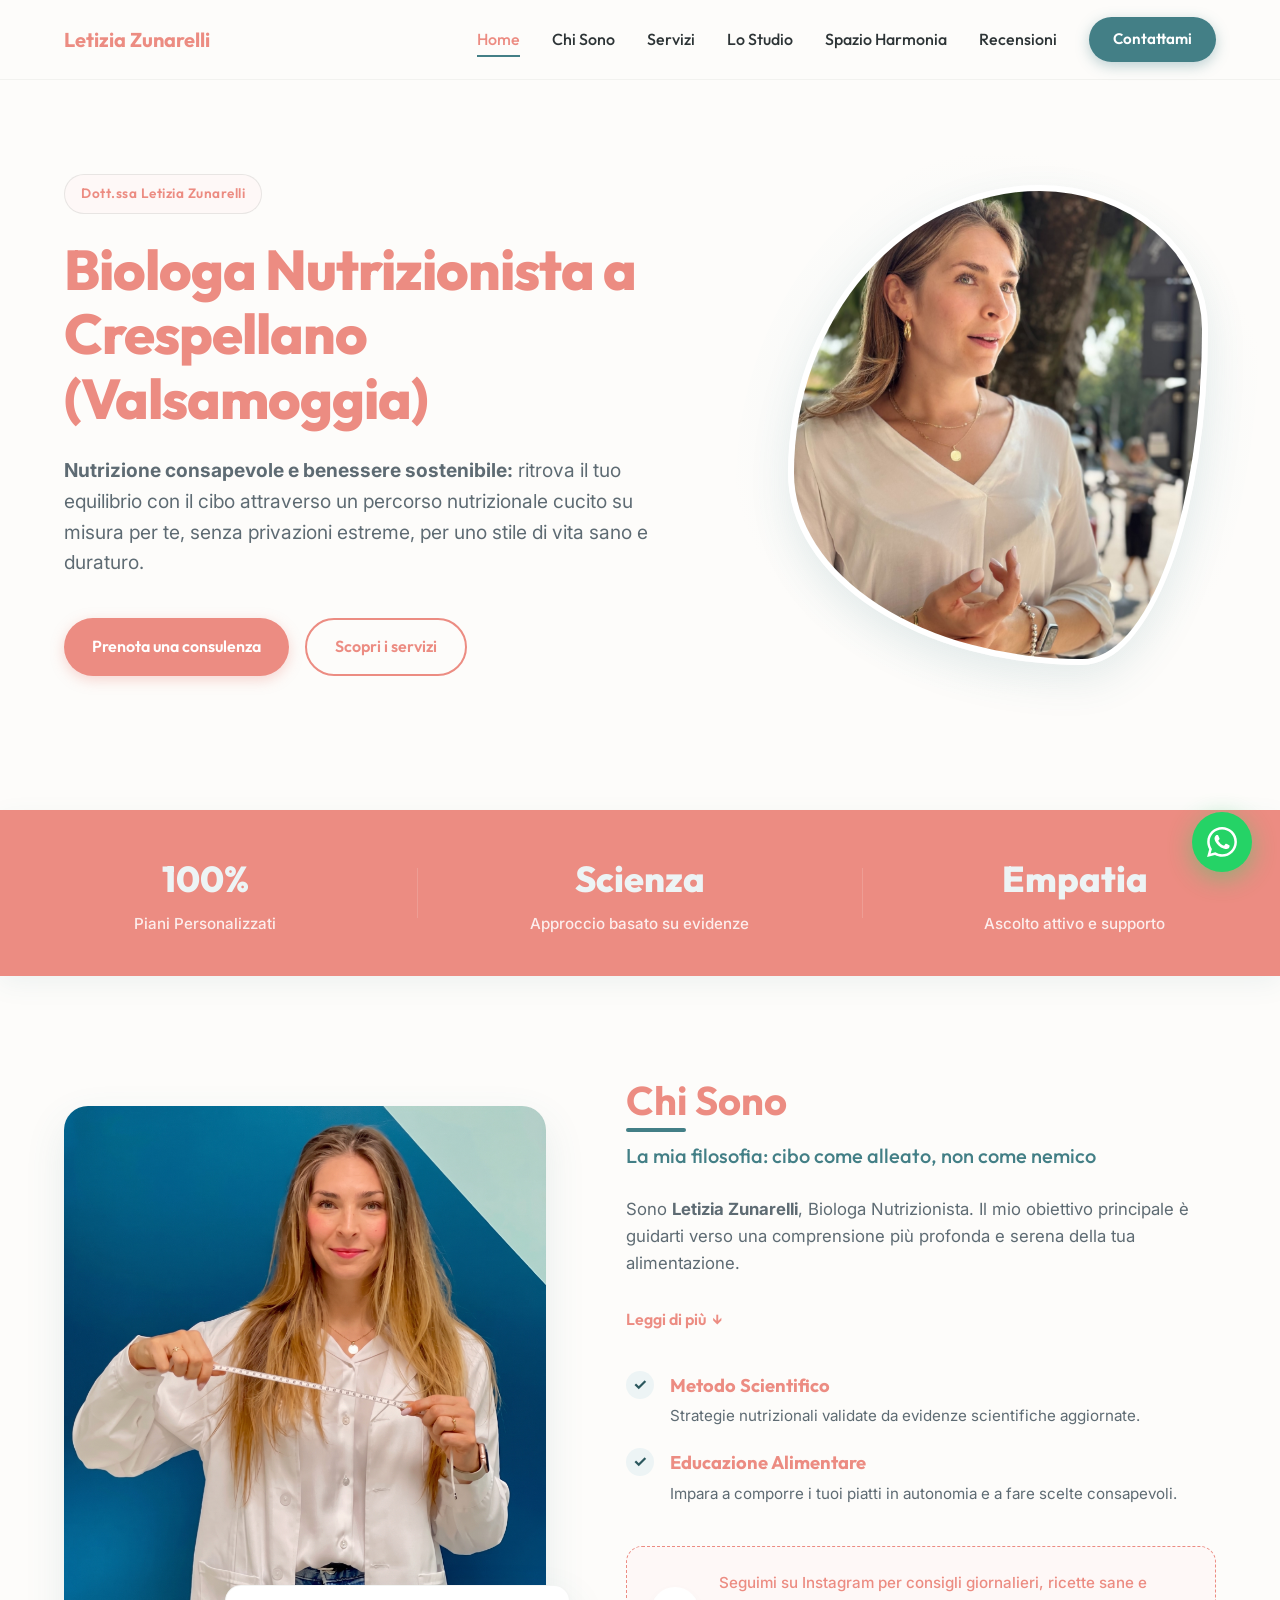
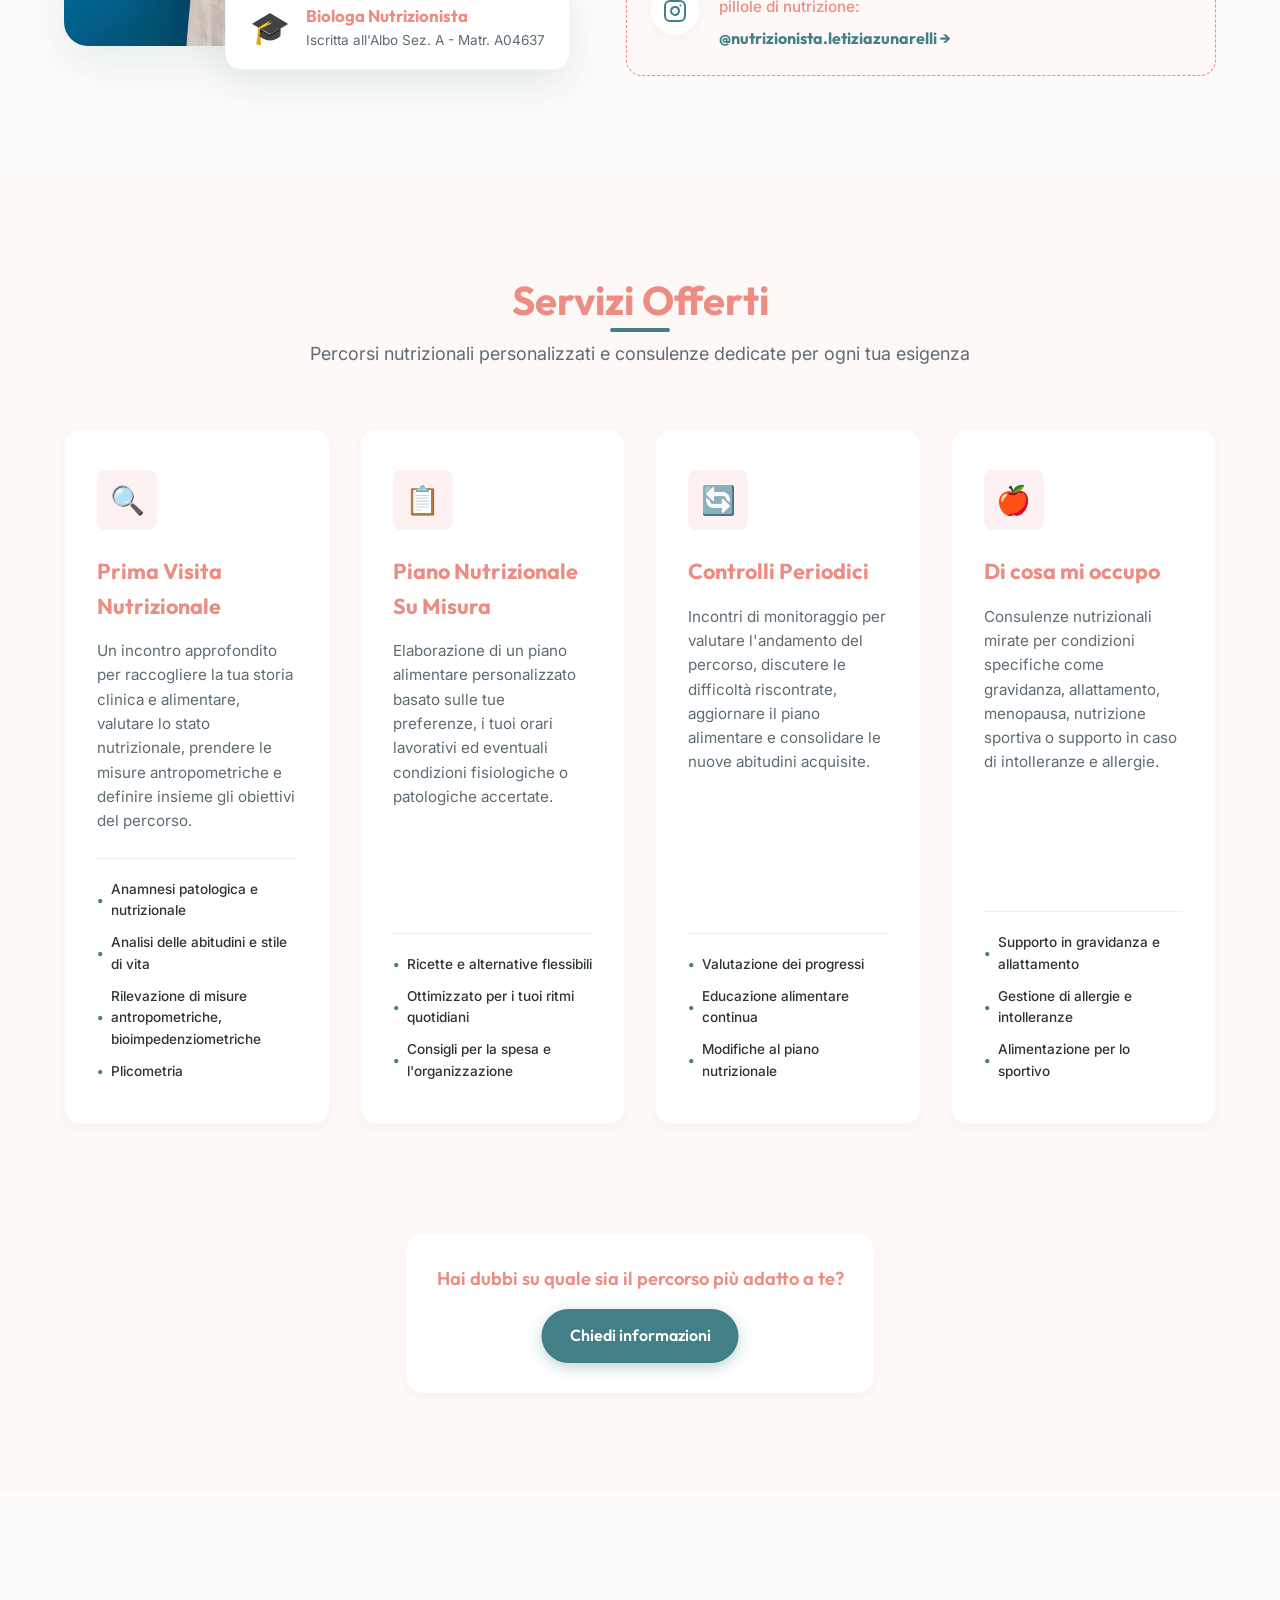
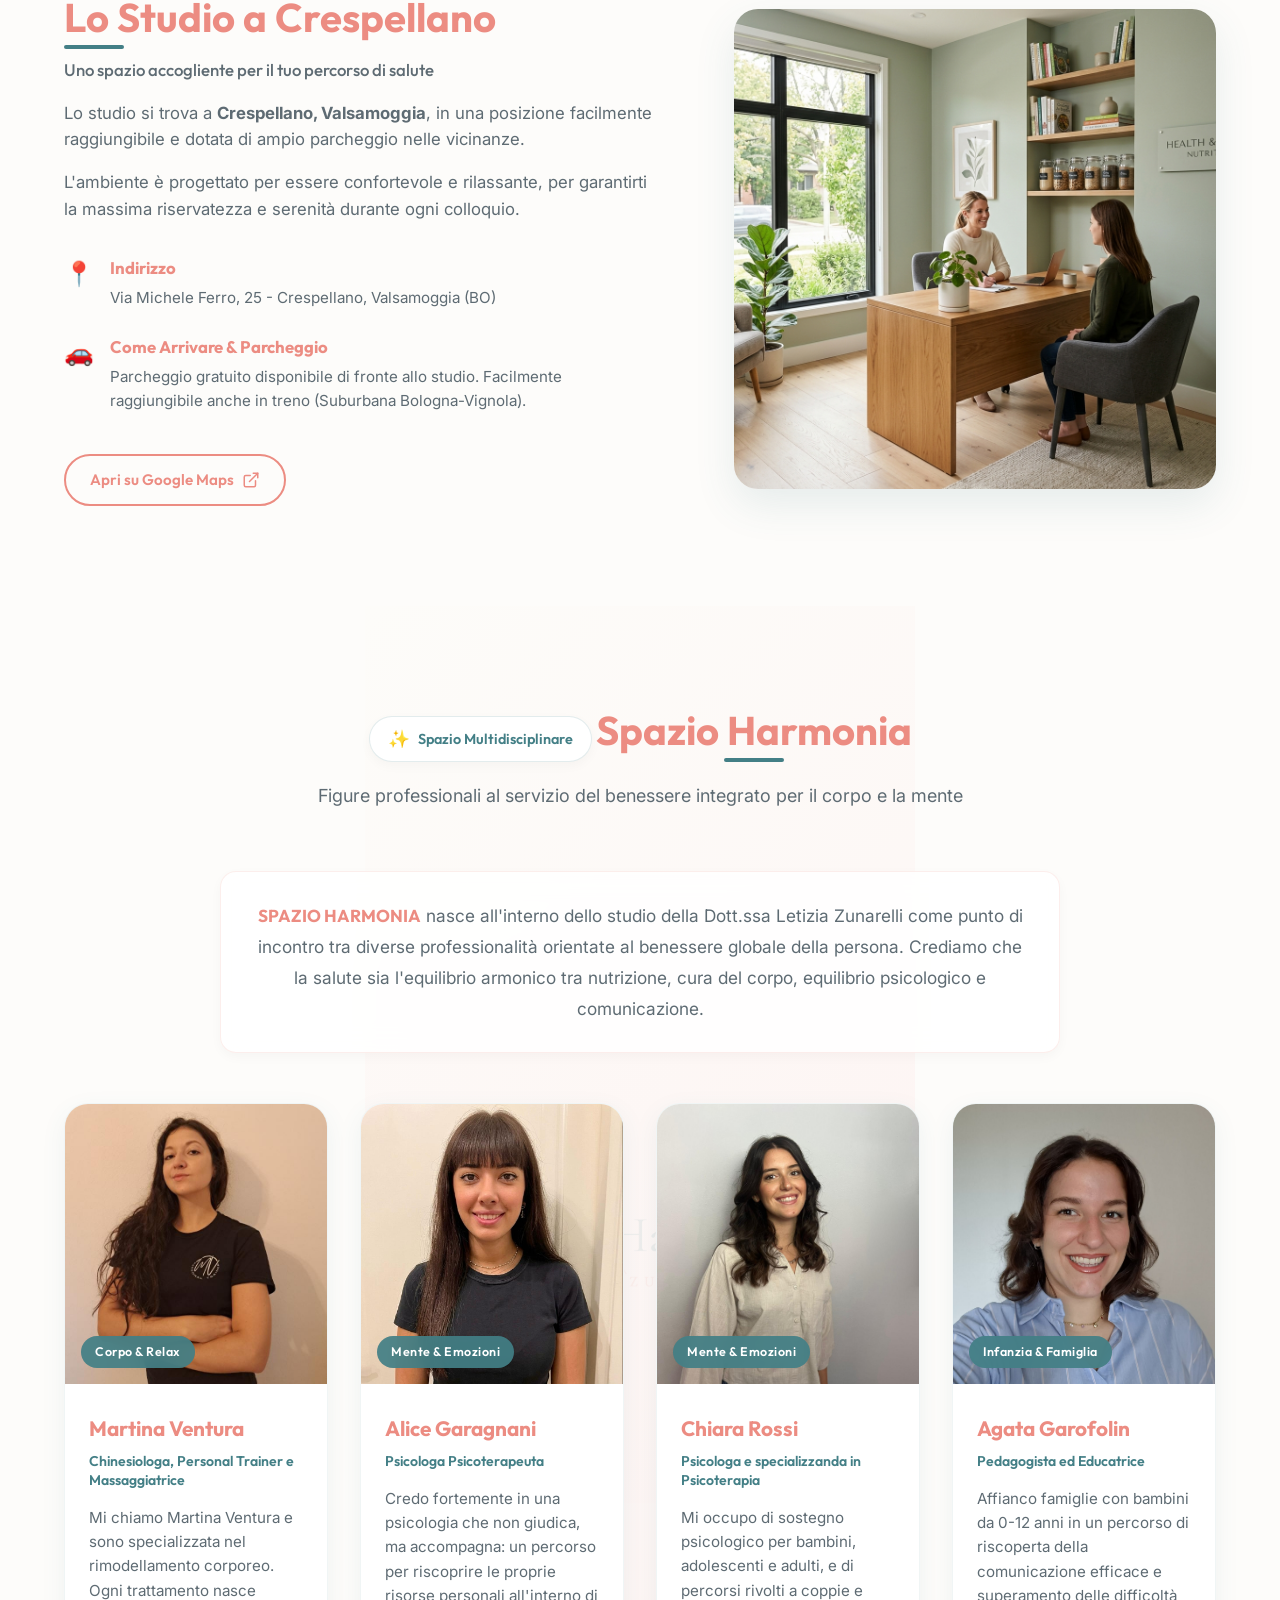
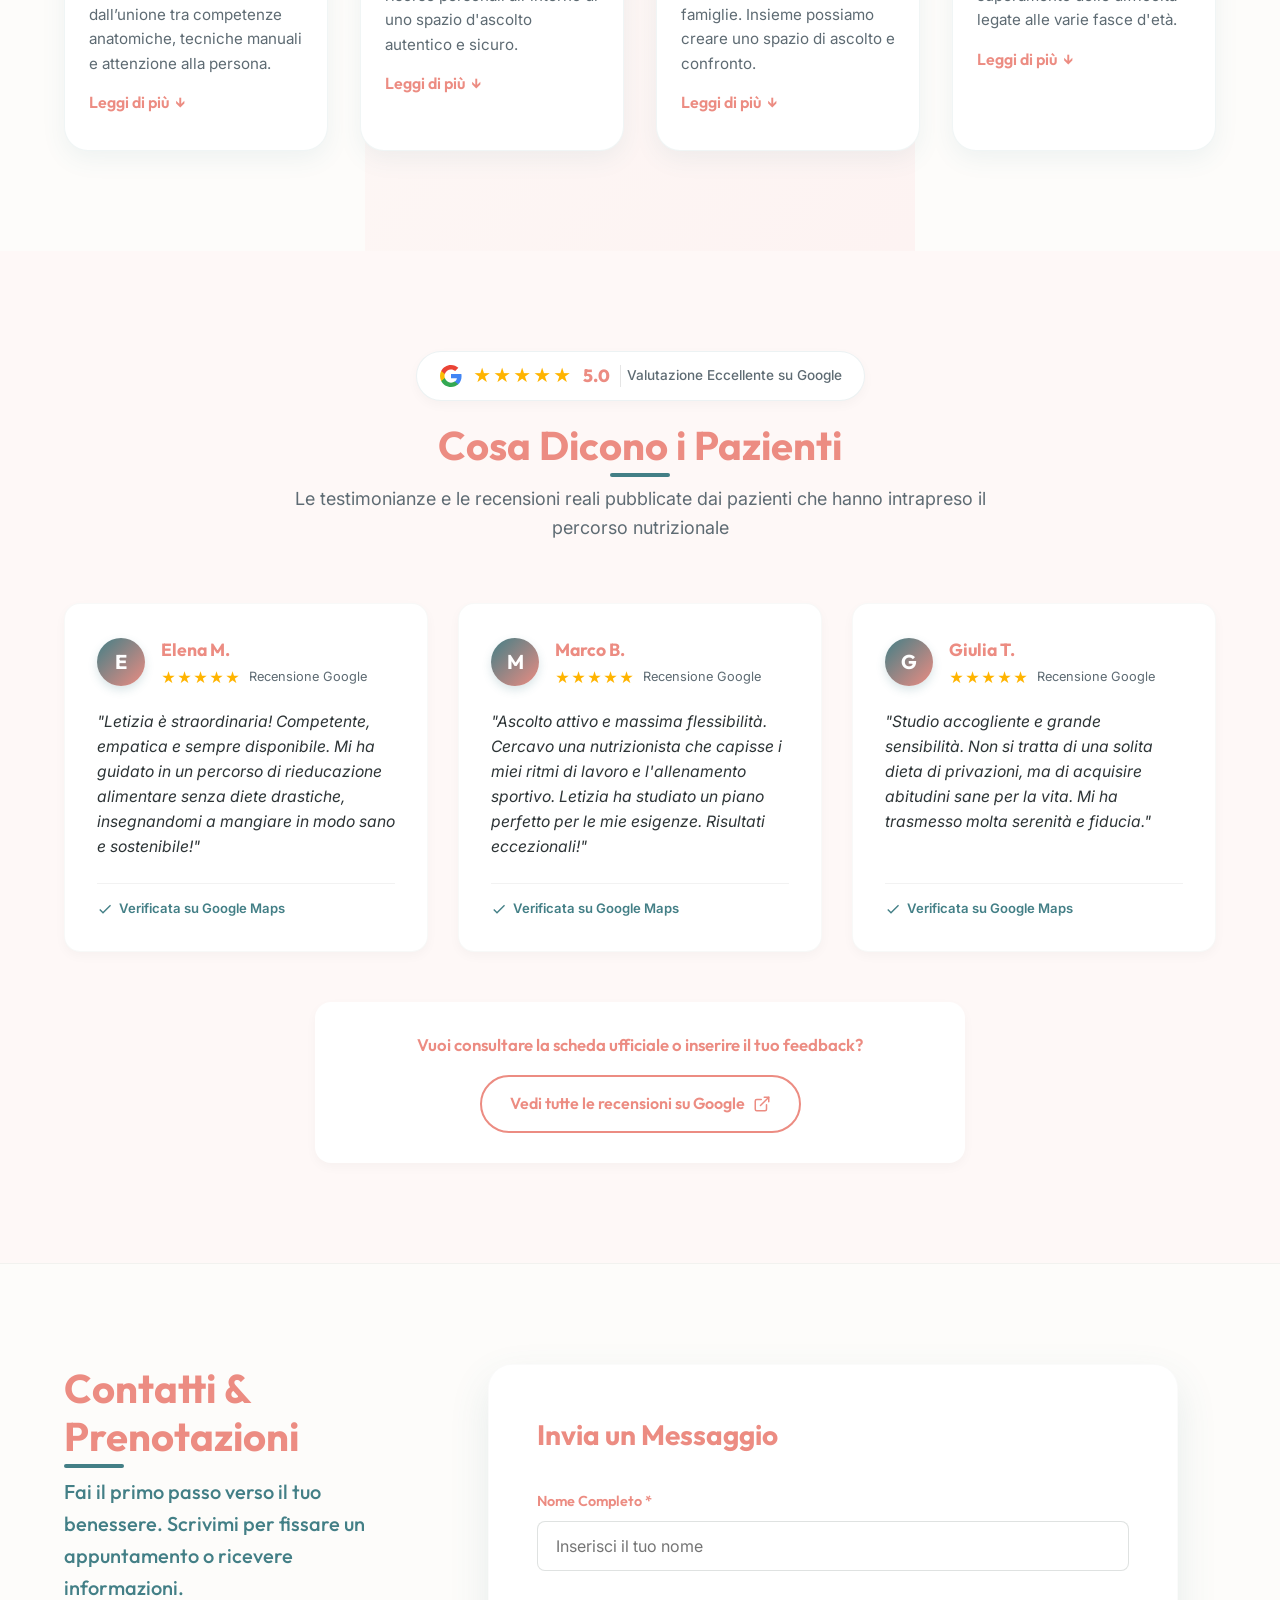
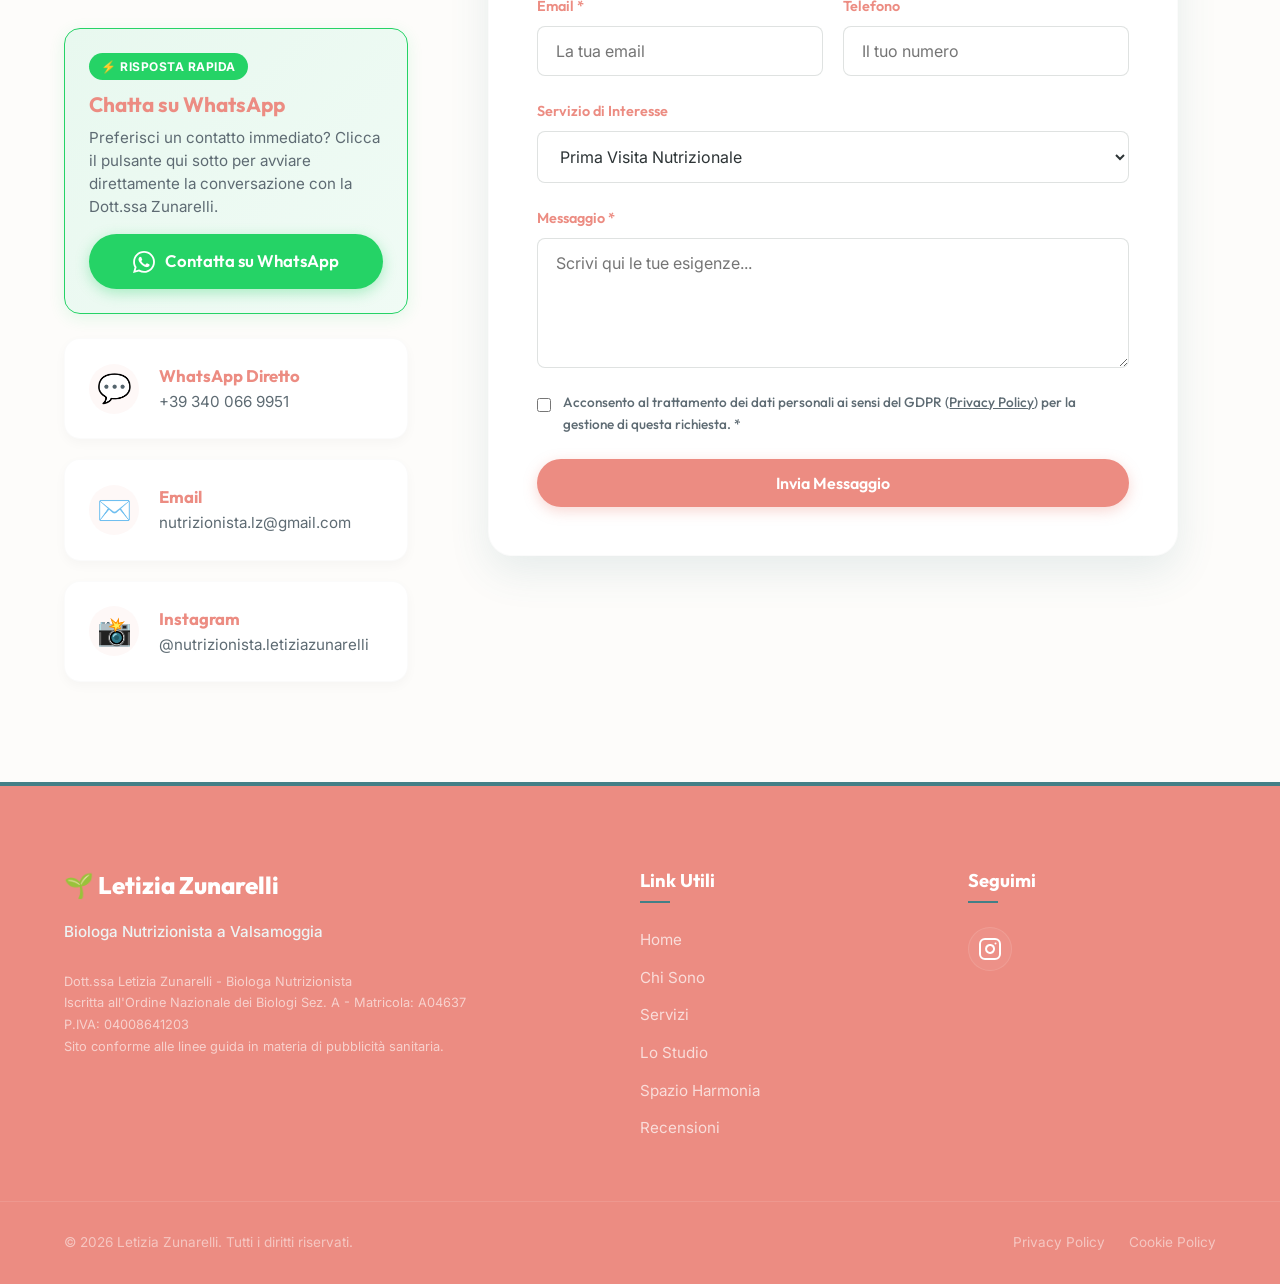
==== commit f83e89fd: "SEO: Optimize H1 and Meta data for Local SEO" ====
--- a/index.html
+++ b/index.html
@@ -61,7 +61,7 @@
     "@type": "Nutritionist",
     "@id": "https://letiziazunarelli.it/#nutritionist",
     "name": "Letizia Zunarelli Biologa Nutrizionista",
-    "image": "https://letiziazunarelli.it/assets/letizia-zunarelli-profilo.png",
+    "image": "https://letiziazunarelli.it/assets/letizia-zunarelli-profilo.jpeg",
     "description": "Biologa Nutrizionista specializzata in percorsi di educazione alimentare e nutrizione personalizzata a Crespellano, Valsamoggia.",
     "telephone": "+39 340 066 9951",
     "url": "https://letiziazunarelli.it",
@@ -152,10 +152,9 @@
     <section id="home" class="hero-section">
       <div class="container hero-container">
         <div class="hero-content">
-          <div class="badge">Studio di Nutrizione a Valsamoggia</div>
-          <h1>Nutrizione consapevole, benessere sostenibile</h1>
-          <p class="hero-lead">Ritrova il tuo equilibrio con il cibo attraverso un percorso cucito su misura per te,
-            senza privazioni estreme, per uno stile di vita sano e duraturo.</p>
+          <div class="badge">Dott.ssa Letizia Zunarelli</div>
+          <h1>Biologa Nutrizionista a Crespellano (Valsamoggia)</h1>
+          <p class="hero-lead"><strong>Nutrizione consapevole e benessere sostenibile:</strong> ritrova il tuo equilibrio con il cibo attraverso un percorso nutrizionale cucito su misura per te, senza privazioni estreme, per uno stile di vita sano e duraturo.</p>
           <div class="hero-actions">
             <a href="#contatti" class="btn btn-primary">Prenota una consulenza</a>
             <a href="#servizi" class="btn btn-outline">Scopri i servizi</a>
